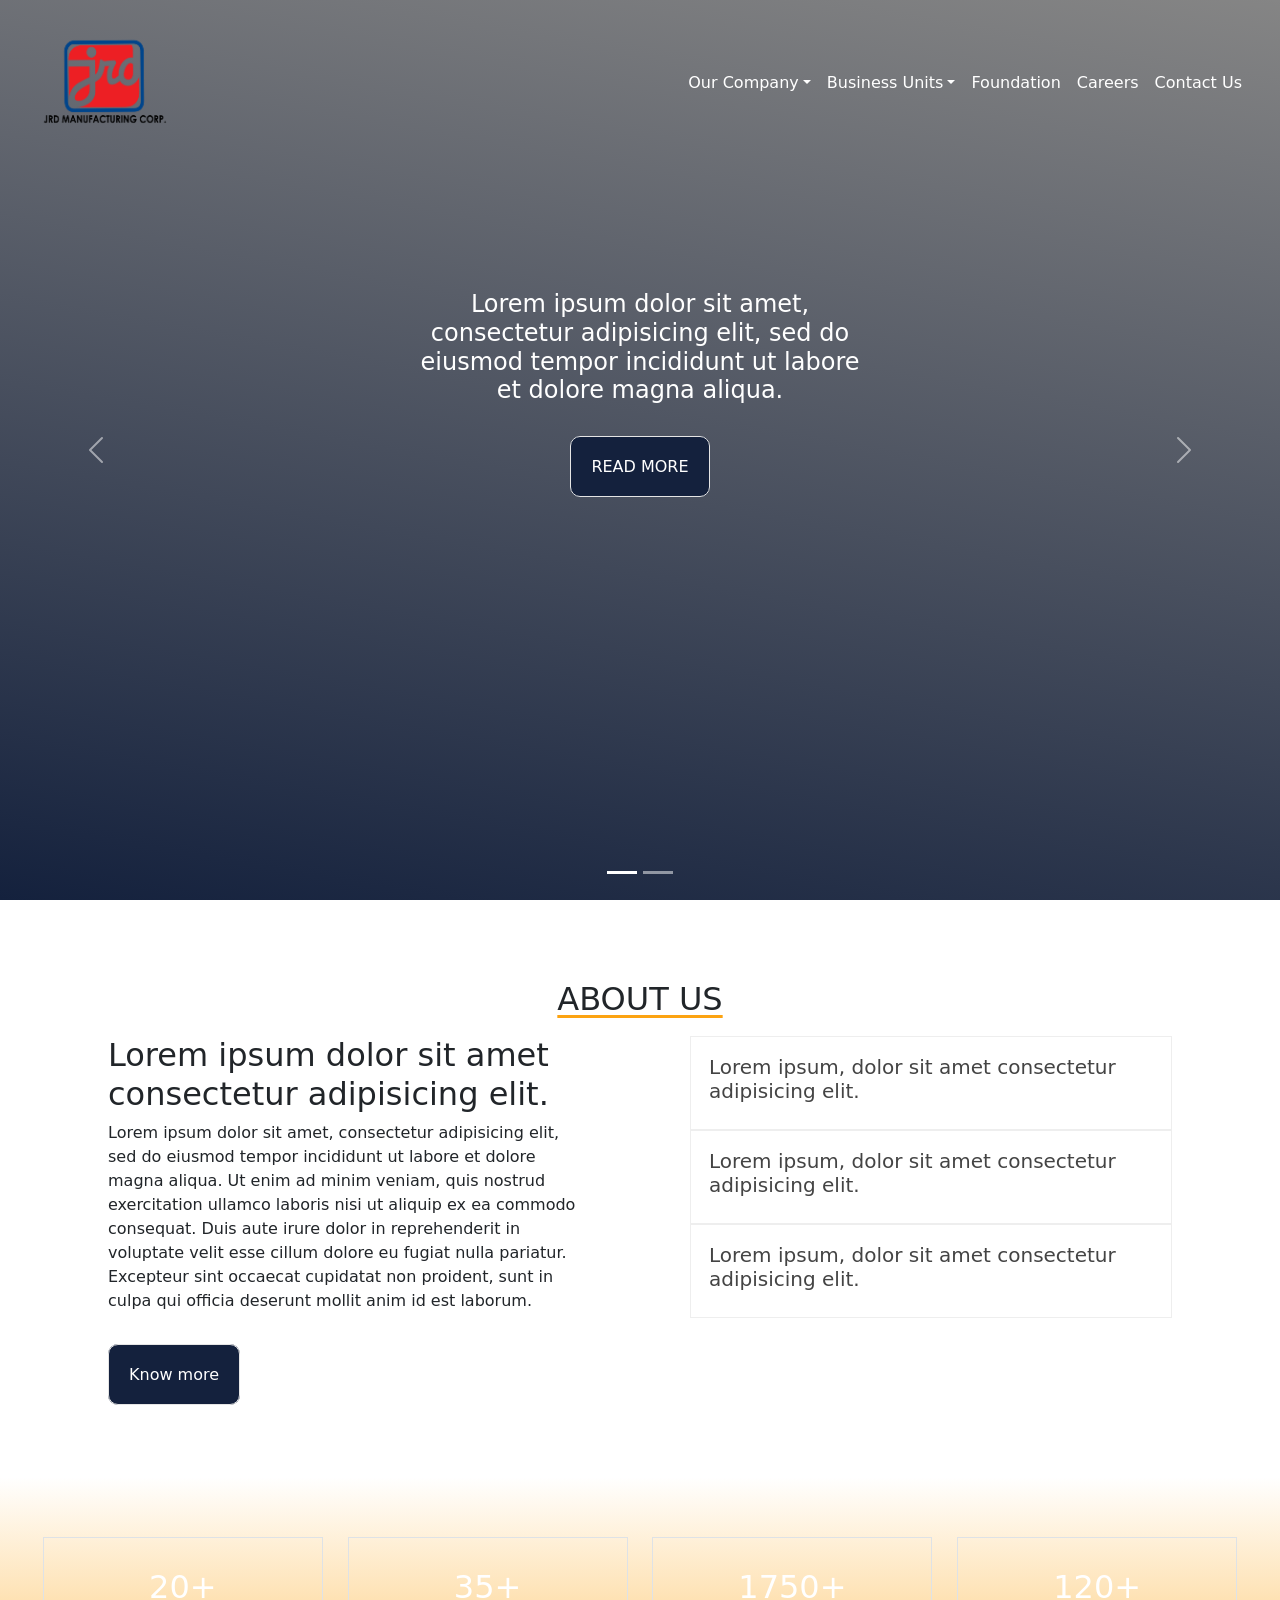
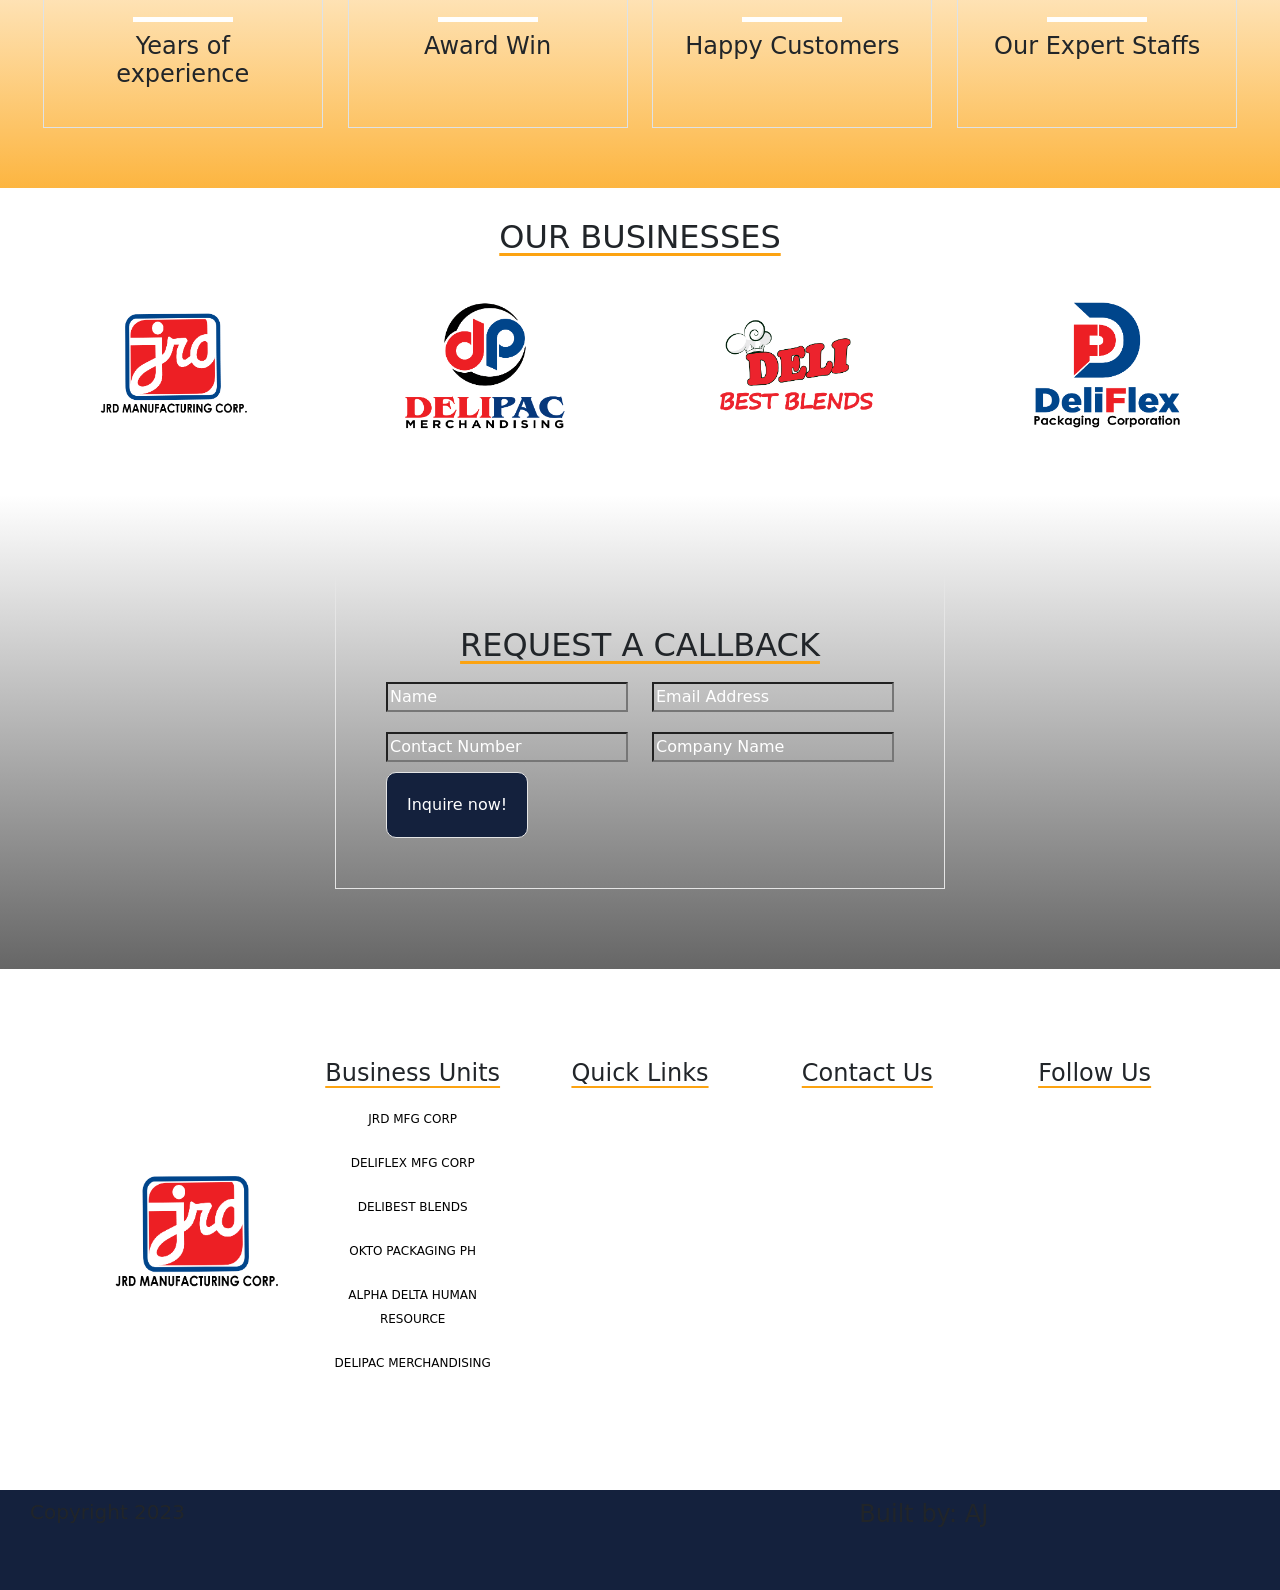
==== delibest/index.html @ a398ef1d "updated commit" ====
<!DOCTYPE html>
<html lang="en">
<head>
  <meta charset="UTF-8">
  <meta name="viewport" content="width=device-width, initial-scale=1.0">
  <title>Home</title>
  <!-- Latest compiled and minified CSS -->
  <link href="https://cdn.jsdelivr.net/npm/bootstrap@5.2.3/dist/css/bootstrap.min.css" rel="stylesheet">
  <!-- Own CSS -->
  <link href="./style.css" rel="stylesheet">
</head>
  <body>
    <nav class="navbar navbar-expand-sm">

      <div class="container-fluid">
        <!-- Menus -->
        <a href="#"><img id="branding" src="./assets/images/jrd logo.png" alt=""></a>
        <button class="navbar-toggler" type="button" data-bs-toggle="collapse" data-bs-target="#mynavbar">
          <span class="navbar-toggler-icon"></span>
        </button>      
        <div class="collapse navbar-collapse justify-content-end"  id="mynavbar">
          <ul class="navbar-nav">
            <li class="nav-item dropdown">
              <a class="nav-link dropdown-toggle" data-bs-toggle="dropdown" href="#">Our Company</a>
              <ul class="dropdown-menu">
                <li><a class="dropdown-item" href="#">Company Profile</a></li>
                <li><a class="dropdown-item" target="_blank" href="/test.pdf" download>Downloadable</a></li>
                <li><a class="dropdown-item" href="#">Our Team</a></li>
                <li><a class="dropdown-item" href="#" download="File2">Articles</a></li>
              </ul>
            </li>
            <li class="nav-item dropdown">
              <a class="nav-link dropdown-toggle" data-bs-toggle="dropdown" href="#">Business Units</a>
              <ul class="dropdown-menu">
                <li><a class="dropdown-item" href="#">JRD MFG CORP</a></li>
                <li><a class="dropdown-item" href="#">DELIFLEX MFG CORP</a></li>
                <li><a class="dropdown-item" href="#">DELIBEST BLENDS</a></li>
                <li><a class="dropdown-item" href="#">OKTO PACKAGING PH</a></li>
                <li><a class="dropdown-item" href="#">ALPHA DELTA HUMAN RESOURCE</a></li>
                <li><a class="dropdown-item" href="#">DELIPAC MERCHANDISING</a></li>
              </ul>
            </li>
            <li class="nav-item">
              <a class="nav-link" href="#">Foundation</a>
            </li>
            <li class="nav-item">
              <a class="nav-link" target="_blank" href="./careers.html">Careers</a>
            </li>
            <li class="nav-item">
              <a class="nav-link" href="#">Contact Us</a>
            </li>
          </ul>
        </div>
      </div>
    </nav>

    <section class="container-fluid" id="banner">
      <!-- Carousel -->
      <div id="demo" class="carousel" data-bs-ride="carousel">
          <!-- Indicators/dots -->
          <div class="carousel-indicators">
            <button type="button" data-bs-target="#demo" data-bs-slide-to="0" class="active"></button>
            <button type="button" data-bs-target="#demo" data-bs-slide-to="1"></button>
          </div> 

          <!-- The slideshow/carousel -->
          <div class="carousel-inner">
            <div class="carousel-item active" style="background-image: linear-gradient(190deg, #00000059, #14213d), url('./assets/images/Delipac4.jpg');">
                <div class="carousel-caption">
                  <h4 class="banner-title">Lorem ipsum dolor sit amet, consectetur adipisicing elit, sed do eiusmod
                  tempor incididunt ut labore et dolore magna aliqua.</h4>              
                  <a class="banner-button" href="#">Read more</a>
                </div>
              </div>
            <div class="carousel-item" style="background-image: linear-gradient(190deg, #00000059, #14213d), url('./assets/images/JRD.jpg');">
                <div class="carousel-caption">
                  <h4 class="banner-title">Lorem ipsum dolor sit amet, consectetur adipisicing elit, sed do eiusmod
                tempor incididunt ut labore et dolore magna aliqua.</h4>              
                <a class="banner-button" href="#">Read more</a>
                </div>
              </div>
          </div>      

        <!-- Left and right controls/icons -->
        <button class="carousel-control-prev" type="button" data-bs-target="#demo" data-bs-slide="prev">
          <span class="carousel-control-prev-icon"></span>
        </button>
        <button class="carousel-control-next" type="button" data-bs-target="#demo" data-bs-slide="next">
          <span class="carousel-control-next-icon"></span>
        </button>
      </div>  
    </section>

     <section class="container" id="about-us">
      <h2 class="section-title">About Us</h2>
      <div class="row">
        <div class="col-sm-6 pd-50">
          <h2>Lorem ipsum dolor sit amet consectetur adipisicing elit.</h2>
          <p class="description">Lorem ipsum dolor sit amet, consectetur adipisicing elit, sed do eiusmod
          tempor incididunt ut labore et dolore magna aliqua. Ut enim ad minim veniam,
          quis nostrud exercitation ullamco laboris nisi ut aliquip ex ea commodo
          consequat. Duis aute irure dolor in reprehenderit in voluptate velit esse
          cillum dolore eu fugiat nulla pariatur. Excepteur sint occaecat cupidatat non
          proident, sunt in culpa qui officia deserunt mollit anim id est laborum.</p>
          <a class="button" href="#">Know more</a>
        </div>
        <div class="col-sm-6 pd-50">
          <button class="accordion"><h5>Lorem ipsum, dolor sit amet consectetur adipisicing elit.</h5></button>
          <div class="panel">
            <p>Lorem ipsum dolor sit amet, consectetur adipisicing elit, sed do eiusmod tempor incididunt ut labore et dolore magna aliqua. Ut enim ad minim veniam, quis nostrud exercitation ullamco laboris nisi ut aliquip ex ea commodo consequat.</p>
            <span><i class="bi bi-chevron-down"></i></span>
          </div>
          
          <button class="accordion"><h5>Lorem ipsum, dolor sit amet consectetur adipisicing elit.</h5></button>
          <div class="panel">
            <h5>Lorem ipsum dolor sit amet, consectetur adipisicing elit, sed do eiusmod tempor incididunt ut labore et dolore magna aliqua. Ut enim ad minim veniam, quis nostrud exercitation ullamco laboris nisi ut aliquip ex ea commodo consequat.</p>
            <span><i class="bi bi-chevron-down"></i></span>
          </div>
          <button class="accordion"><h5>Lorem ipsum, dolor sit amet consectetur adipisicing elit.</h5></button>
          <div class="panel">
            <p>Lorem ipsum dolor sit amet, consectetur adipisicing elit, sed do eiusmod tempor incididunt ut labore et dolore magna aliqua. Ut enim ad minim veniam, quis nostrud exercitation ullamco laboris nisi ut aliquip ex ea commodo consequat.</p>
            <span><i class="bi bi-chevron-down"></i></span>
          </div>
        </div>
      </div>
    </section>

    <section class="container-fluid" id="counters" style="background: linear-gradient(180deg, #FFF3, #fca311cc), url('./assets/images/Delipac1.jpg'); background-size: cover; background-repeat: no-repeat;">
      <div class="row justify-content-evenly">
        <div class="col-sm-3 counter border">
          <h2>20+</h2>
          <div class="separator"></div>
          <h4>Years of experience</h4>
        </div>
        <div class="col-sm-3 counter border">
          <h2>35+</h2>
          <div class="separator"></div>
          <h4>Award Win</h4>
        </div>
        <div class="col-sm-3 counter border">
          <h2>1750+</h2>
          <div class="separator"></div>
          <h4>Happy Customers</h4>
        </div>
        <div class="col-sm-3 counter border">
          <h2>120+</h2>
          <div class="separator"></div>
          <h4>Our Expert Staffs</h4>
        </div>
      </div>  
    </section>

    <section class="container-fluid" id="our-services">
      <h2 class="section-title">Our Businesses</h2>
      <div class="row">
        <div class="col-sm-3 d-flex flex-wrap justify-content-center">
          <img src="./assets/images/jrd logo.png" alt="" width="180">
        </div>
        <div class="col-sm-3 d-flex flex-wrap justify-content-center">
          <img src="./assets/images/delipac logo.png" alt="" width="180">
        </div>
        <div class="col-sm-3 d-flex flex-wrap justify-content-center">
          <img src="./assets/images/delibest Logo.png" alt="" width="180">
        </div>
        <div class="col-sm-3 d-flex flex-wrap justify-content-center">
          <img src="./assets/images/deliflex logo.png" alt="" width="180">
        </div>
      </div>
    </section>  

    <section class="container-fluid" id="contact-us" style="background: linear-gradient(180deg,#FFF3,#00000099);">
      <div class="d-flex justify-content-center">
        <div class="col-sm-6">
            <form action="">
              <h2 class="section-title">Request a Callback</h2>
              <div class="row">
                <div class="col-sm-6">
                  <input type="text" name="Name" placeholder="Name">
                </div>
                <div class="col-sm-6">
                  <input type="email" name="Email" placeholder="Email Address">
                </div>                
              </div>
              <div class="row">
                <div class="col-sm-6">
                  <input type="phone" name="Phone" placeholder="Contact Number">
                </div>
                <div class="col-sm-6">
                  <input type="text" name="Company Name" placeholder="Company Name">
                </div>                
              </div>
              <button class="button" type="submit">Inquire now!</button>
            </form>
          </div>
      </div>
    </section>  

    <section class="container" id="sidebars">
        <div class="row flex-wrap justify-content-evenly">
          <div class="col-sm-2 sidebar d-flex flex-wrap align-content-center">
            <h4 class="sidebar-title"></h4>
            <img src="./assets/images/jrd logo.png" alt="" width="200">
          </div>
          <div class="col-sm-2 sidebar">
            <h4 class="sidebar-title">Business Units</h4>
            <ul class="sidebar-links">
              <li><a href="#">JRD MFG CORP</a></li>
              <li><a href="#">DELIFLEX MFG CORP</a></li>
              <li><a href="#">DELIBEST BLENDS</a></li>
              <li><a href="#">OKTO PACKAGING PH</a></li>
              <li><a href="#">ALPHA DELTA HUMAN RESOURCE</a></li>
              <li><a href="#">DELIPAC MERCHANDISING</a></li>
            </ul>
          </div>
          <div class="col-sm-2 sidebar">
            <h4 class="sidebar-title">Quick Links</h4>
          </div>
          <div class="col-sm-2 sidebar">
            <h4 class="sidebar-title">Contact Us</h4>
          </div>
          <div class="col-sm-2 sidebar">
            <h4 class="sidebar-title">Follow Us</h4>
          </div>
        </div>
    </section>
      <footer class="container-fluid">
        <div class="row">
          <div class="col-sm-8">
            <h5>Copyright 2023</h5>
          </div>
          <div class="col-sm-4">
            <h4>Built by: AJ</h4>
          </div>
        </div>
      </footer>
  </body>
  <!-- Latest compiled JavaScript -->
  <script src="https://cdn.jsdelivr.net/npm/bootstrap@5.2.3/dist/js/bootstrap.bundle.min.js"></script>
  <script src="./assets/js/main.js"></script>
</html>
---- delibest/style.css ----
/* Color Pallette 

Yellow - #fca311
Gray - #e5e5e5
White - #ffffff
Black - #000000
Blue - #14213d

*/

.container-fluid {
	padding: 0 30px;
} 

.container {
	padding: 50px 0;
}

nav {
	position: relative;
	top: 0;
	width: 100%;
	z-index: 2;
}

.navbar {
	position: absolute;
	background: transparent;
}

.navbar-nav li a {
	padding: 20px 0;
}

.nav-link {
	color: #FFF;
}

.nav-link:focus,
.nav-link:hover {
	color: #fca311;
	text-decoration: underline;
	text-decoration-color: #e5e5e5;
	text-underline-offset: 3px;
}

.dropdown-item {
	padding: 30px!important;
}

.dropdown-menu li {
	font-size: 14px!important;
}

#branding {
	width: 100%;
	max-width: 150px;
}

#banner {
	padding: 0;
	margin: 0;
	/*position: absolute;
	top: 0;*/
}

.carousel {
    position: relative;
    height: 100vh;
    /* top: -166px; */
    /* left: 0; */
}

.carousel-item {
	height: 100vh;
	background-size: cover; 
	background-repeat: no-repeat; 
	background-position: center;
}

.carousel-caption {
	top: 30%;
}

.banner-title {
	max-width: 450px;
	margin: 0 auto;
	margin-bottom: 50px;
}

.banner-button,
.button {
	background: #14213d;	
	border-radius: 10px;
	padding: 20px;
	border: 1px solid #e5e5e5;
	color: #FFFFFF;
}

.banner-button,
.button {
	border-radius: 10px;
	padding: 20px;
}

.button {
	text-decoration: none;
}

.banner-button:hover,
.button:hover {
	color: #fca311;
}

a.banner-button {
	text-decoration: none!important;
	text-transform: uppercase;
}

#about-us {
	position: relative;
}

.description {
	margin-bottom: 50px;
}

/* Sections */
.section-title {
	text-transform: uppercase;
	text-decoration: underline;
	text-align: center;
	text-underline-offset: 5px;
	text-decoration-color: #fca311;
}

.pd-50 {
	padding: 0 50px;
}
/* Careers Page */
.page-title {
	text-align: center;
	text-decoration: underline;
}
 
section {
	margin: 30px 0;
}

.row {
	padding: 10px 0;
}

.card-title {
	font-size: 24px;
}

.red {
	background: #f2596d;
}

/* Accordion */
.accordion {
	background-color: #FFFFFF;
	color: #444;
	cursor: pointer;
	padding: 18px;
	width: 100%;
	border: 1px solid #eee;
	text-align: left;
	outline: none;
	font-size: 15px;
	transition: 0.4s;
  }
  
  .active, .accordion:hover {
	background-color: #ccc; 
  }
  
  .panel {
	padding: 0 18px;
	display: none;
	background-color: white;
	overflow: hidden;
  }

  #counters {
	padding-top: 50px;
	padding-bottom: 50px;
	background: #fca311;
  }

  .counter {
	text-align: center;
	width: 280px;
	padding: 30px;
  }

  .counter h2 {
	color: #FFF;
  }

  .separator {
	width: 100px;
    background-color: #FFF;
    height: 5px;
    margin: 10px auto;
  }

  #our-services .carousel {
	  position: relative;
	  top: 0;
  }

  #contact-us {
	background: #14213d;
	padding-top: 80px;
	padding-bottom: 80px;
	margin-bottom: 0;
  }

  form {
	  border: 1px solid #e5e5e5;
	  padding: 50px;
  }

  input {
	  width: 100%;
	  background: transparent;
  }
  
  input::placeholder {
	  color: #FFF;
  }

  .sidebar {
	  width: 200px;
  }

  .sidebar-title {
	  text-decoration: underline;
	  text-underline-offset: 5px;
	  text-decoration-color: #fca311;
	  text-align: center;
  }

  .sidebar-links {
	  list-style: none;
	  padding: 0;
	  text-align: center;
  }

  .sidebar-links li {
	padding: 10px 0;	  
  }
  
  .sidebar-links li a {
	  color:#000;
	  text-decoration: none;
	  font-size: 12px;
  }

  .sidebar-links li a:hover {
	text-decoration: underline;
	text-decoration-color: #fca311;
  }

  
/* Footer */
footer {
	width: 100%;
	height: 100px;	
	position: relative;
	bottom: 0;
	background: #14213d;
}

.footer-title {
	text-align: center;
}
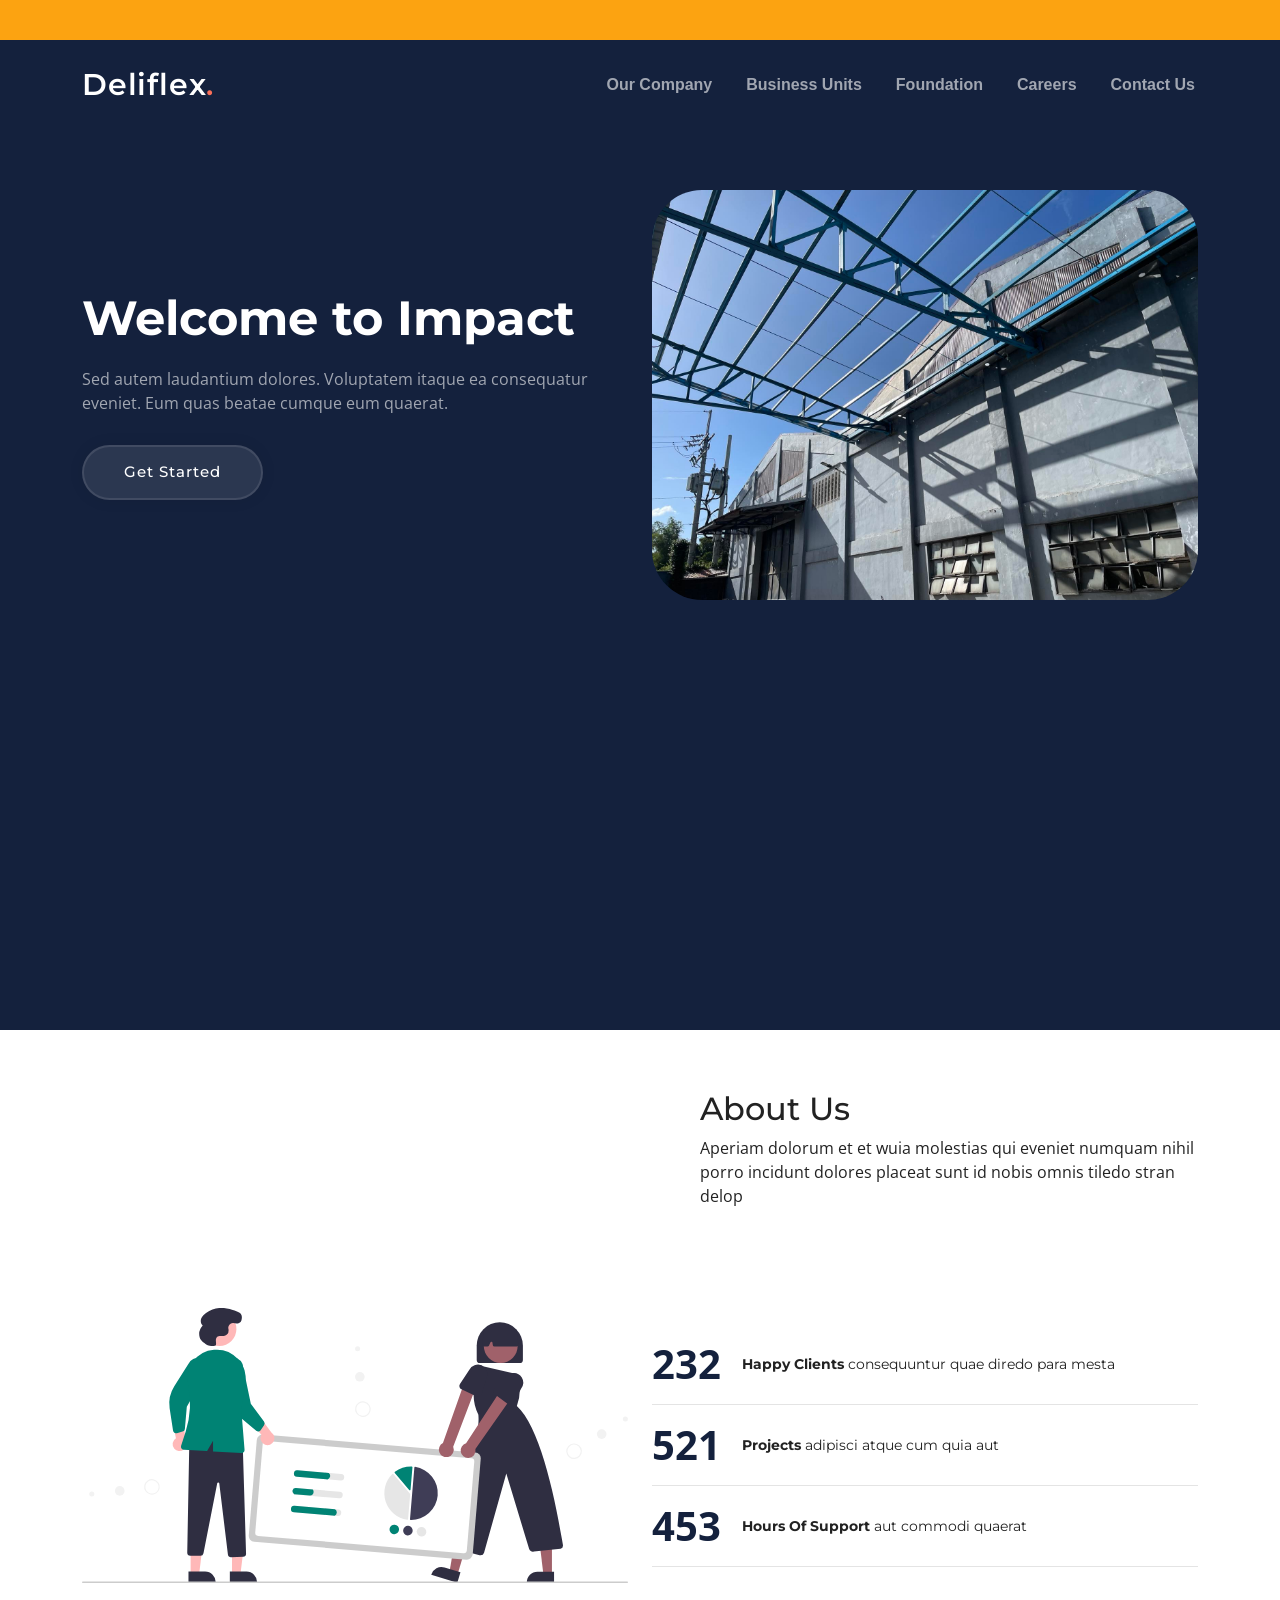
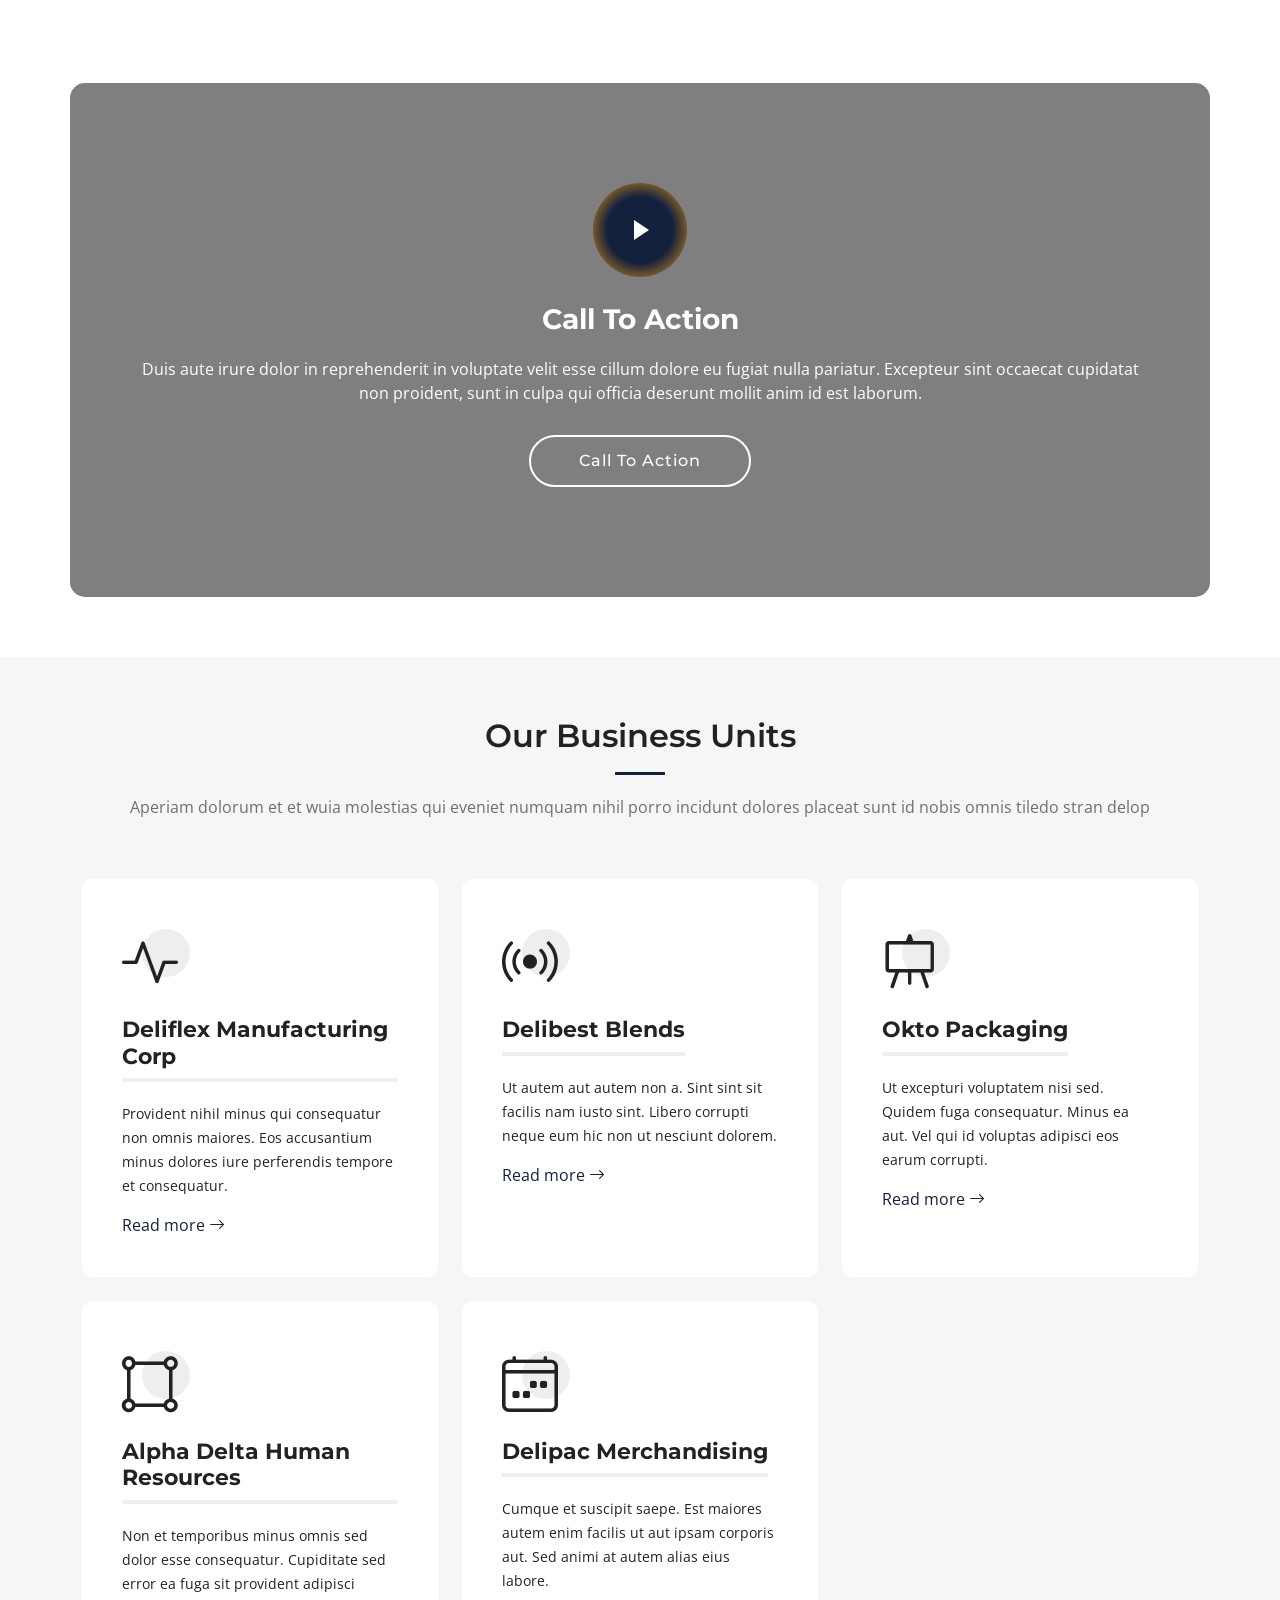
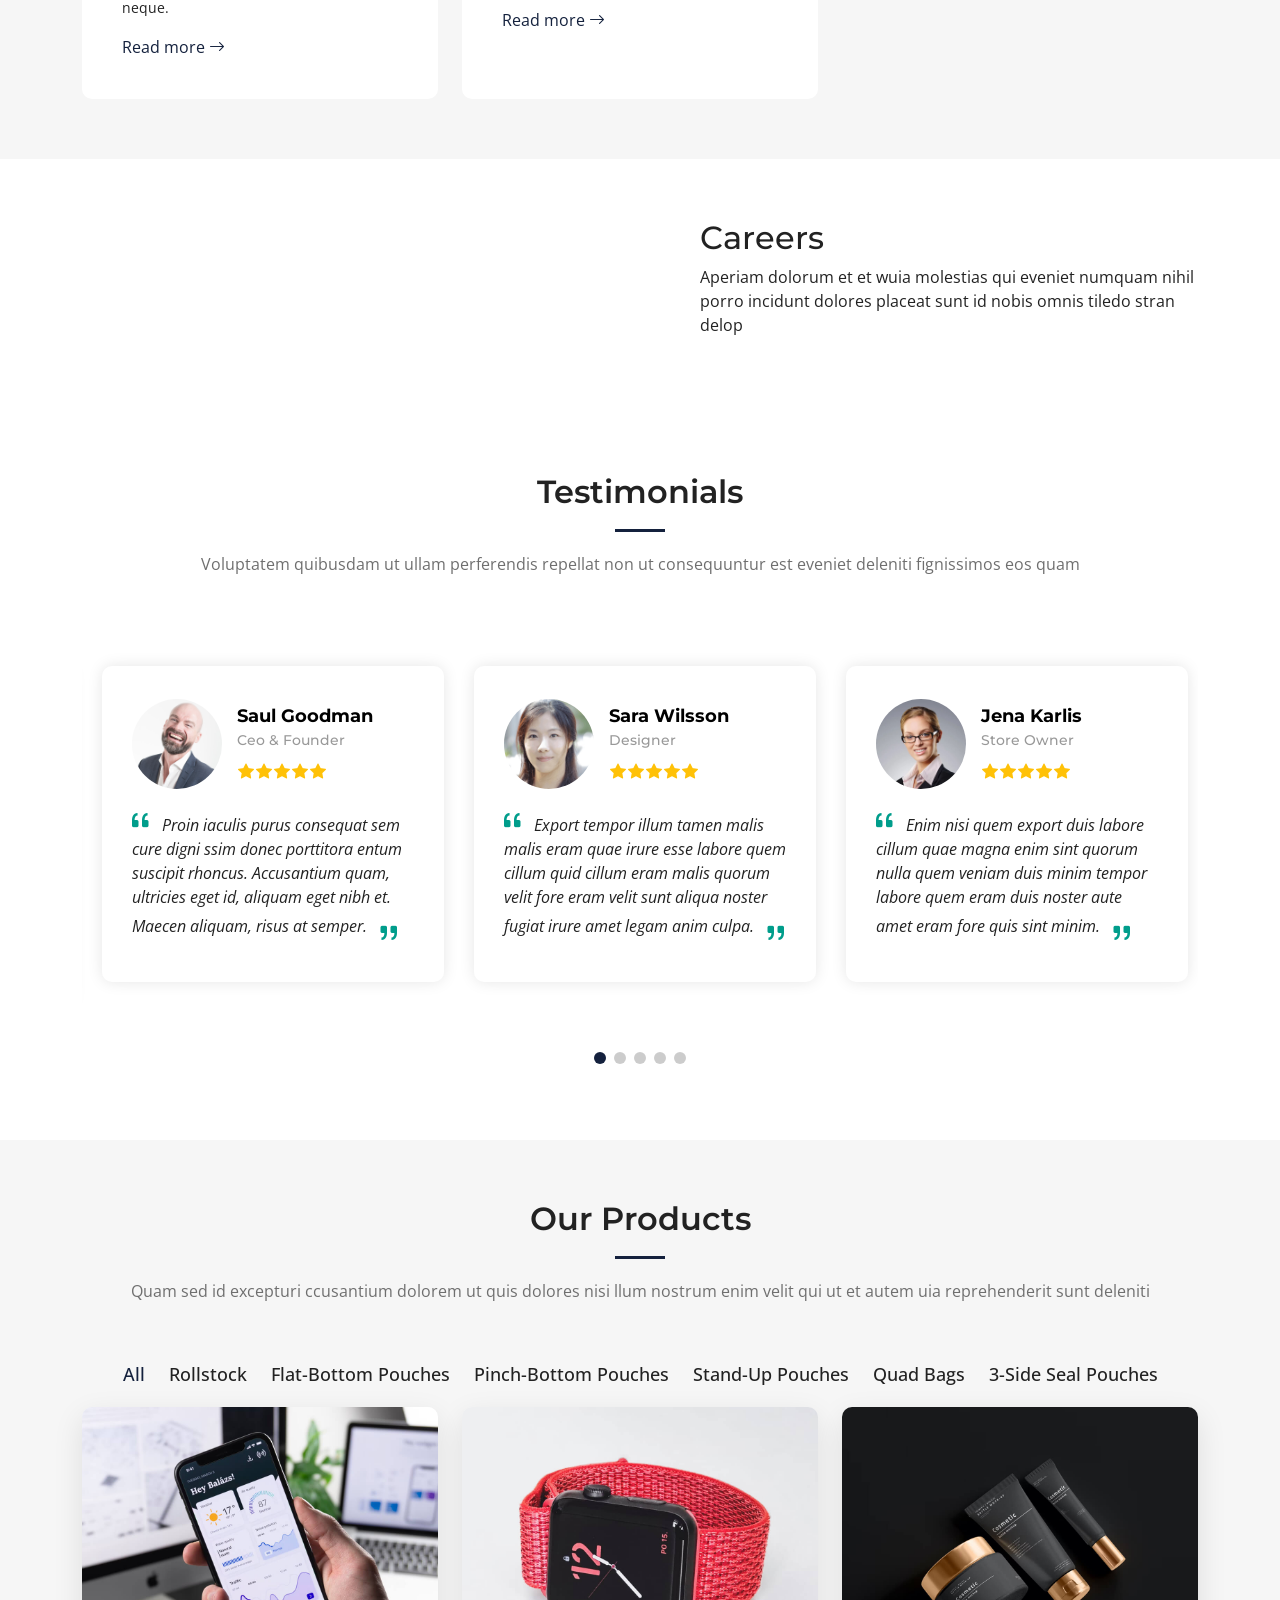
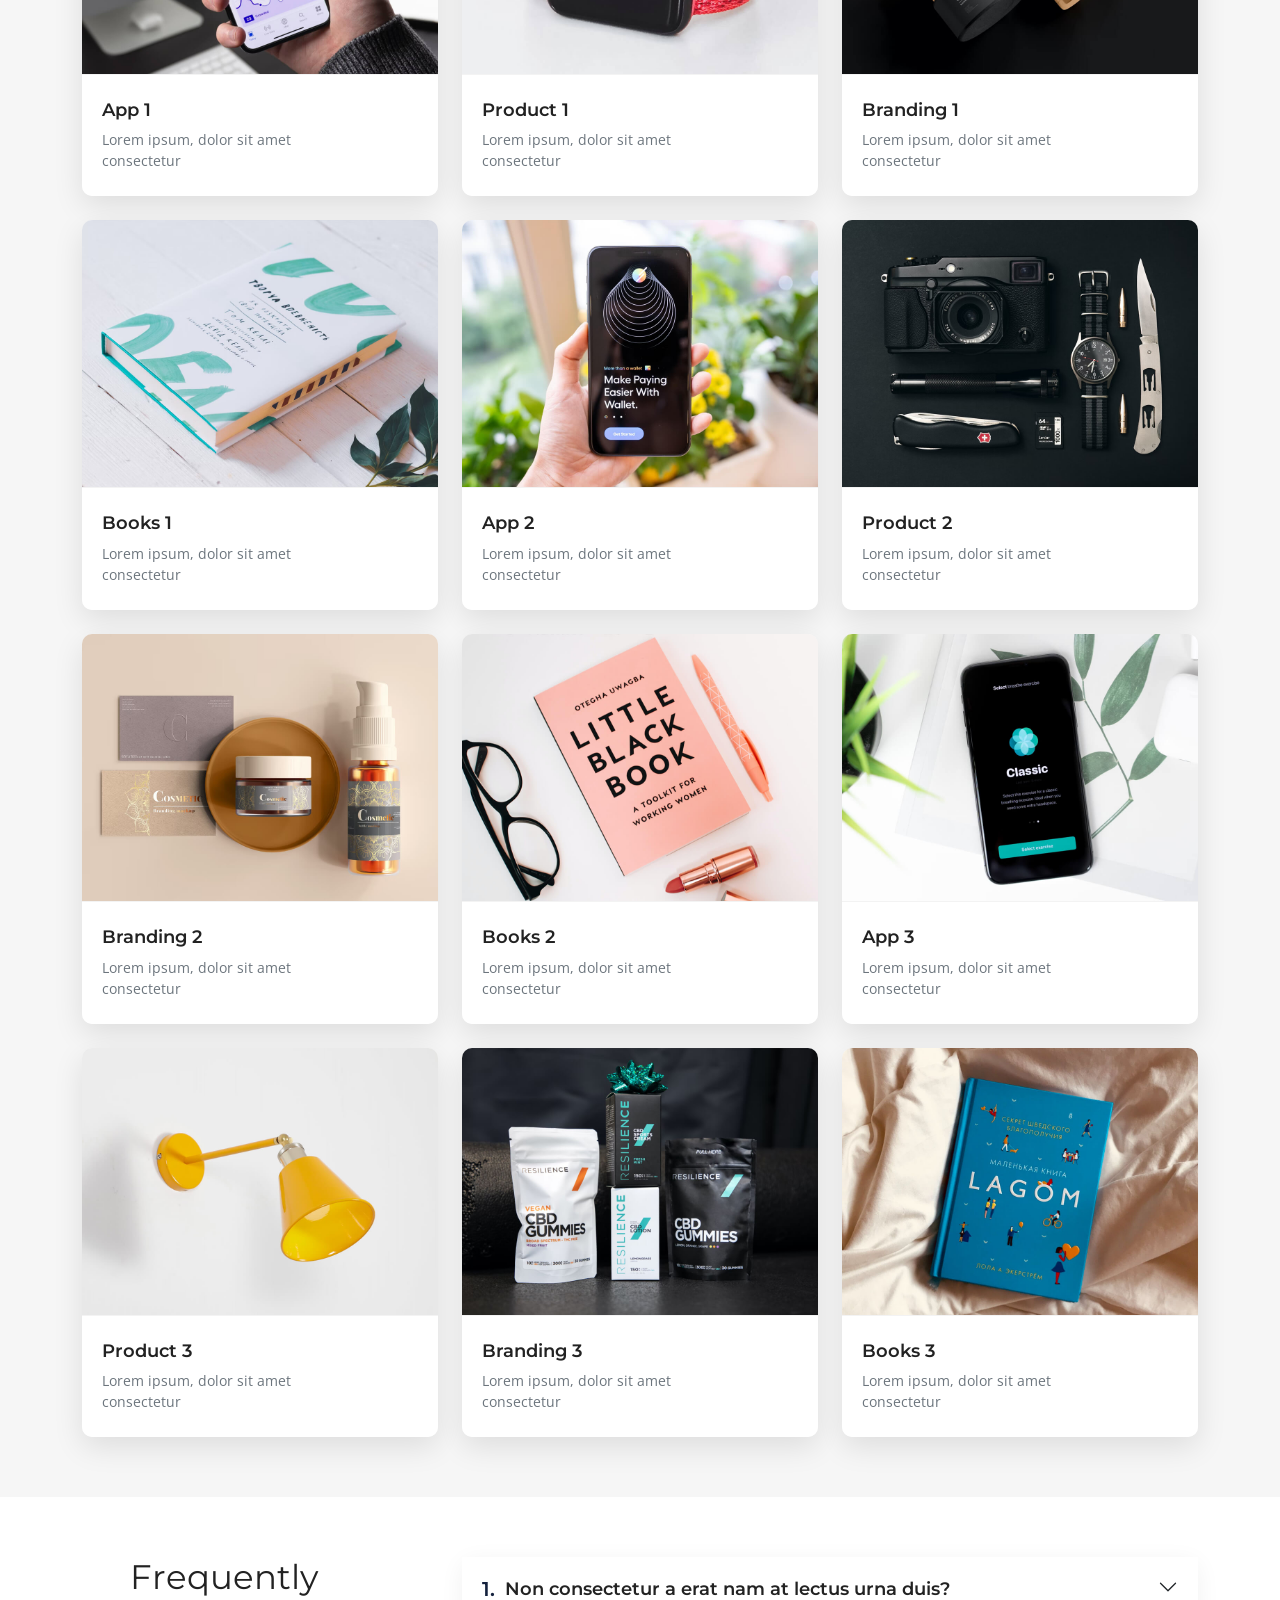
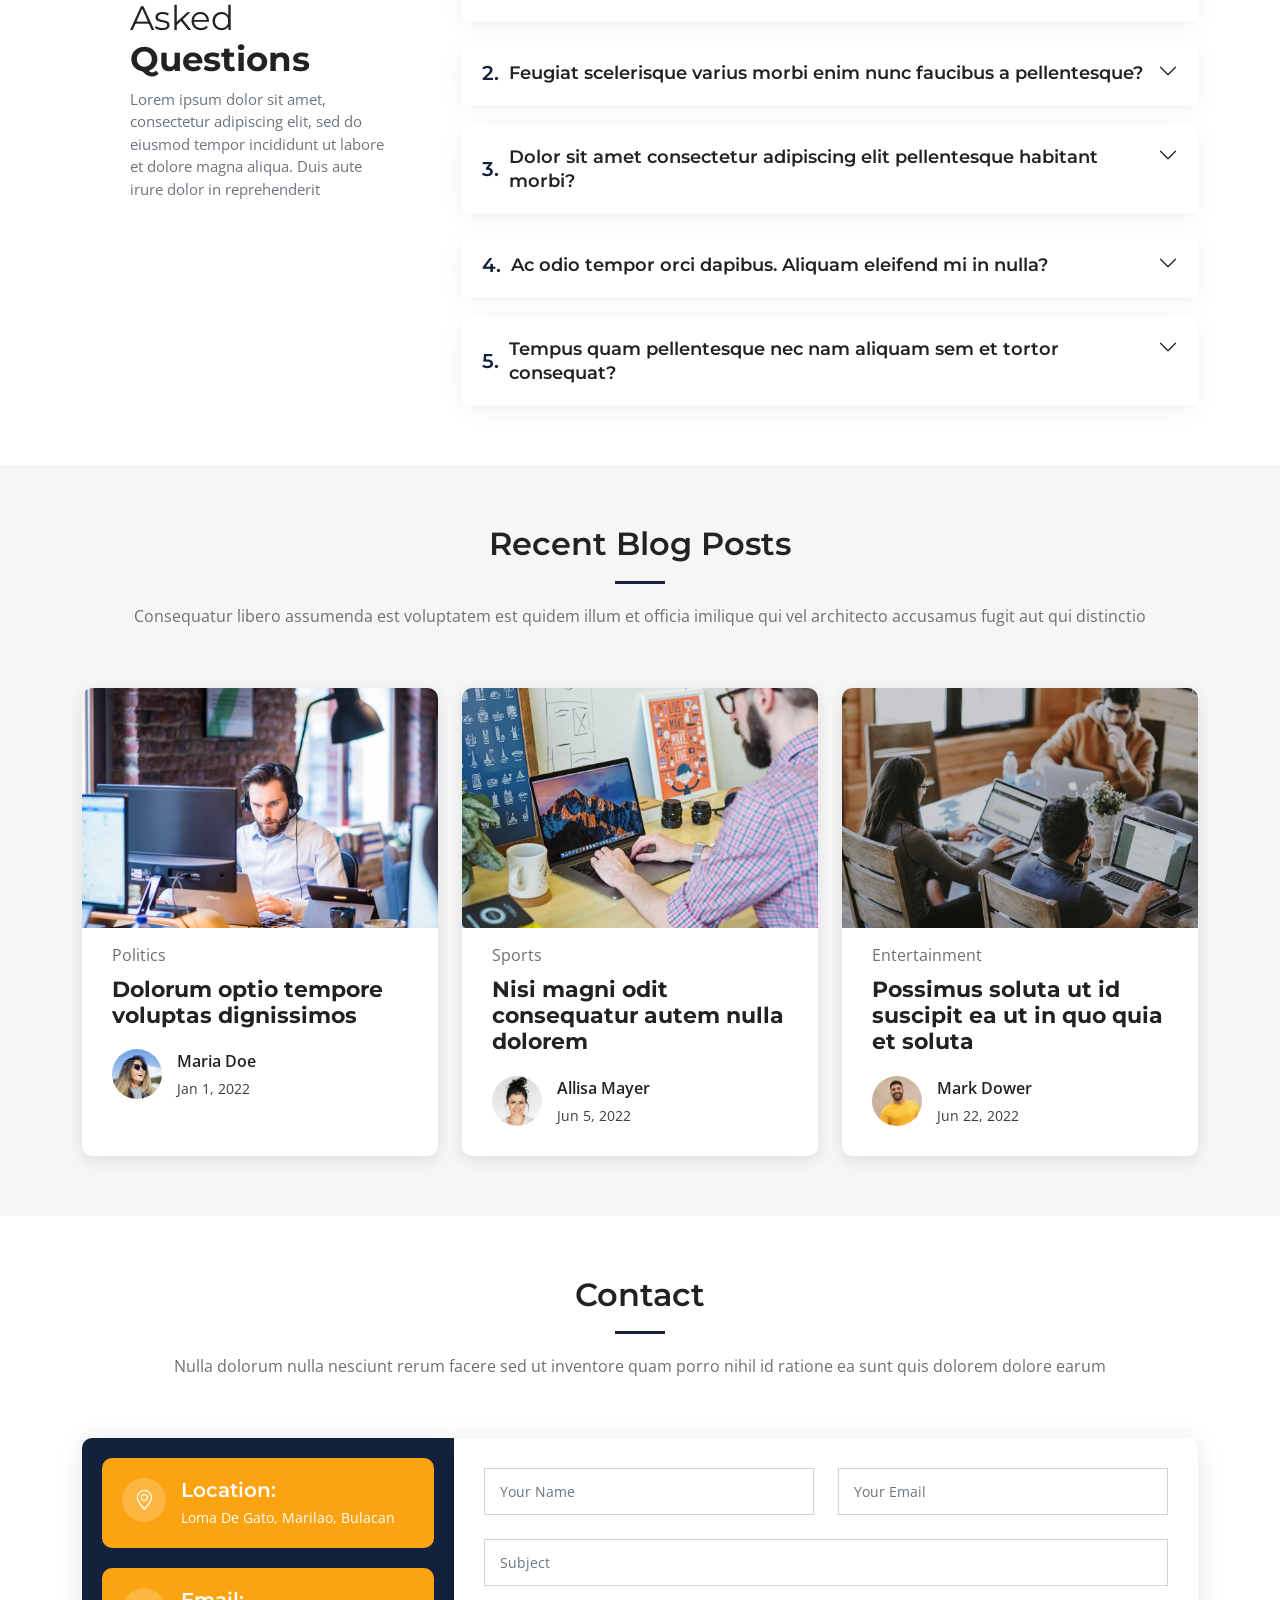
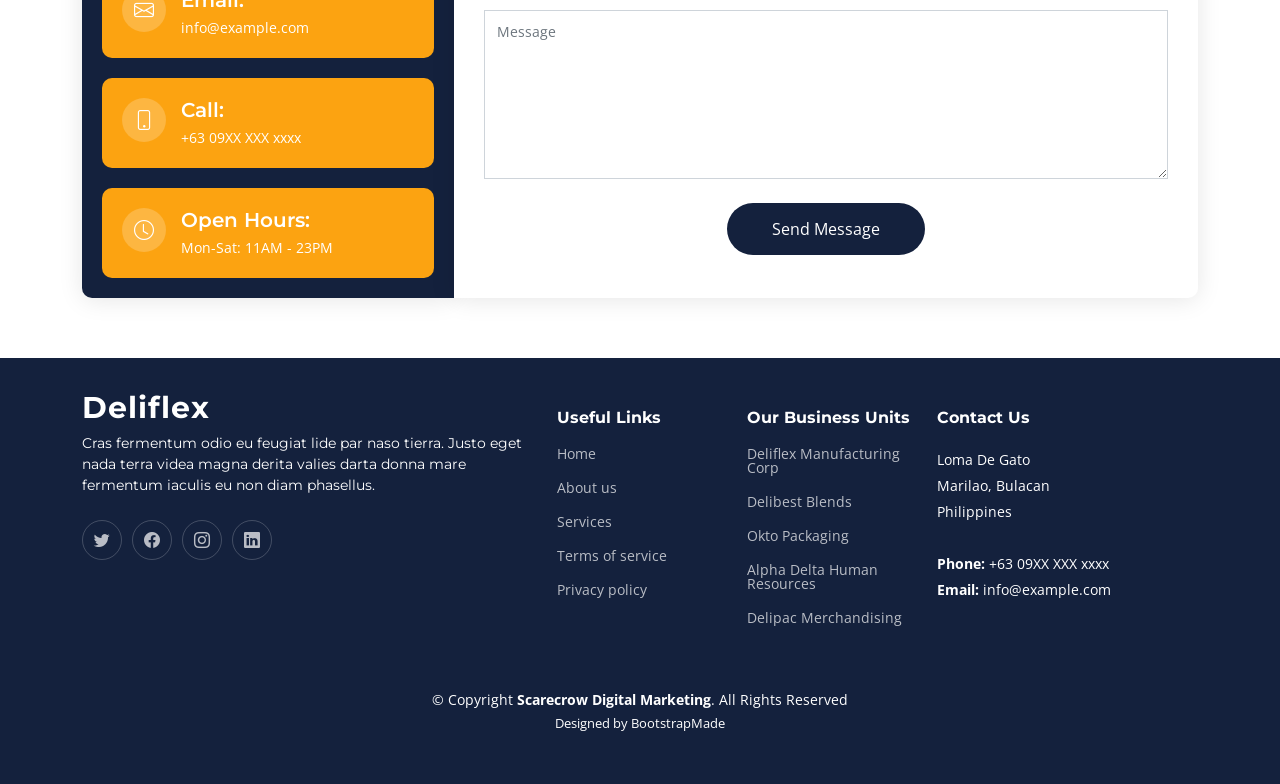
==== commit 29c50a00: "Updated commit 4/17/23" ====
--- a/delibest/index.html
+++ b/delibest/index.html
@@ -1,240 +1,1173 @@
 <!DOCTYPE html>
 <html lang="en">
+
 <head>
-  <meta charset="UTF-8">
-  <meta name="viewport" content="width=device-width, initial-scale=1.0">
-  <title>Home</title>
-  <!-- Latest compiled and minified CSS -->
-  <link href="https://cdn.jsdelivr.net/npm/bootstrap@5.2.3/dist/css/bootstrap.min.css" rel="stylesheet">
-  <!-- Own CSS -->
-  <link href="./style.css" rel="stylesheet">
+  <meta charset="utf-8">
+  <meta content="width=device-width, initial-scale=1.0" name="viewport">
+
+  <title>Impact Bootstrap Template - Index</title>
+  <meta content="" name="description">
+  <meta content="" name="keywords">
+
+  <!-- Favicons -->
+  <link href="assets/img/favicon.png" rel="icon">
+  <link href="assets/img/apple-touch-icon.png" rel="apple-touch-icon">
+
+  <!-- Google Fonts -->
+  <link rel="preconnect" href="https://fonts.googleapis.com">
+  <link rel="preconnect" href="https://fonts.gstatic.com" crossorigin>
+  <link href="https://fonts.googleapis.com/css2?family=Open+Sans:ital,wght@0,300;0,400;0,500;0,600;0,700;1,300;1,400;1,600;1,700&family=Montserrat:ital,wght@0,300;0,400;0,500;0,600;0,700;1,300;1,400;1,500;1,600;1,700&family=Raleway:ital,wght@0,300;0,400;0,500;0,600;0,700;1,300;1,400;1,500;1,600;1,700&display=swap" rel="stylesheet">
+
+  <!-- Vendor CSS Files -->
+  <link href="assets/vendor/bootstrap/css/bootstrap.min.css" rel="stylesheet">
+  <link href="assets/vendor/bootstrap-icons/bootstrap-icons.css" rel="stylesheet">
+  <link href="assets/vendor/aos/aos.css" rel="stylesheet">
+  <link href="assets/vendor/glightbox/css/glightbox.min.css" rel="stylesheet">
+  <link href="assets/vendor/swiper/swiper-bundle.min.css" rel="stylesheet">
+
+  <!-- Template Main CSS File -->
+  <link href="assets/css/main.css" rel="stylesheet">
+
+  <!-- =======================================================
+  * Template Name: Impact
+  * Updated: Mar 10 2023 with Bootstrap v5.2.3
+  * Template URL: https://bootstrapmade.com/impact-bootstrap-business-website-template/
+  * Author: BootstrapMade.com
+  * License: https://bootstrapmade.com/license/
+  ======================================================== -->
 </head>
-  <body>
-    <nav class="navbar navbar-expand-sm">
-
-      <div class="container-fluid">
-        <!-- Menus -->
-        <a href="#"><img id="branding" src="./assets/images/jrd logo.png" alt=""></a>
-        <button class="navbar-toggler" type="button" data-bs-toggle="collapse" data-bs-target="#mynavbar">
-          <span class="navbar-toggler-icon"></span>
-        </button>      
-        <div class="collapse navbar-collapse justify-content-end"  id="mynavbar">
-          <ul class="navbar-nav">
-            <li class="nav-item dropdown">
-              <a class="nav-link dropdown-toggle" data-bs-toggle="dropdown" href="#">Our Company</a>
-              <ul class="dropdown-menu">
-                <li><a class="dropdown-item" href="#">Company Profile</a></li>
-                <li><a class="dropdown-item" target="_blank" href="/test.pdf" download>Downloadable</a></li>
-                <li><a class="dropdown-item" href="#">Our Team</a></li>
-                <li><a class="dropdown-item" href="#" download="File2">Articles</a></li>
+
+<body>
+
+  <!-- ======= Header ======= -->
+  <section id="topbar" class="topbar d-flex align-items-center">
+    <div class="container d-flex justify-content-center">
+      <!-- <div class="social-links d-none d-md-flex align-items-center">
+        <a href="#" class="twitter"><i class="bi bi-twitter"></i></a>
+        <a href="#" class="facebook"><i class="bi bi-facebook"></i></a>
+        <a href="#" class="instagram"><i class="bi bi-instagram"></i></a>
+        <a href="#" class="linkedin"><i class="bi bi-linkedin"></i></i></a>
+      </div> -->
+    </div>
+  </section><!-- End Top Bar -->
+
+  <header id="header" class="header d-flex align-items-center">
+
+    <div class="container-fluid container-xl d-flex align-items-center justify-content-between">
+      <a href="index.html" class="logo d-flex align-items-center">
+        <!-- Uncomment the line below if you also wish to use an image logo -->
+        <!-- <img src="assets/img/logo.png" alt=""> -->
+        <h1>Deliflex<span>.</span></h1>
+      </a>
+      <nav id="navbar" class="navbar">
+        <ul>
+          <li><a href="#about">Our Company</a></li>
+          <li><a href="#business-units">Business Units</a></li>
+          <li><a href="#services">Foundation</a></li>
+          <li><a href="#careers">Careers</a></li>
+          <!-- <li><a href="#team">Team</a></li>
+          <li><a href="blog.html">Blog</a></li>
+          <li class="dropdown"><a href="#"><span>Drop Down</span> <i class="bi bi-chevron-down dropdown-indicator"></i></a> -->
+            <!-- <ul>
+              <li><a href="#">Drop Down 1</a></li>
+              <li class="dropdown"><a href="#"><span>Deep Drop Down</span> <i class="bi bi-chevron-down dropdown-indicator"></i></a>
+                <ul>
+                  <li><a href="#">Deep Drop Down 1</a></li>
+                  <li><a href="#">Deep Drop Down 2</a></li>
+                  <li><a href="#">Deep Drop Down 3</a></li>
+                  <li><a href="#">Deep Drop Down 4</a></li>
+                  <li><a href="#">Deep Drop Down 5</a></li>
+                </ul>
+              </li>
+              <li><a href="#">Drop Down 2</a></li>
+              <li><a href="#">Drop Down 3</a></li>
+              <li><a href="#">Drop Down 4</a></li>
+            </ul>
+          </li> -->
+          <li><a href="#contact">Contact Us</a></li>
+        </ul>
+      </nav><!-- .navbar -->
+
+      <i class="mobile-nav-toggle mobile-nav-show bi bi-list"></i>
+      <i class="mobile-nav-toggle mobile-nav-hide d-none bi bi-x"></i>
+
+    </div>
+  </header><!-- End Header -->
+  <!-- End Header -->
+
+  <!-- ======= Hero Section ======= -->
+  <section id="hero" class="hero">
+    <div class="container position-relative">
+      <div class="row gy-5" data-aos="fade-in">
+        <div class="col-lg-6 order-2 order-lg-1 d-flex flex-column justify-content-center text-center text-lg-start">
+          <h2>Welcome to <span>Impact</span></h2>
+          <p>Sed autem laudantium dolores. Voluptatem itaque ea consequatur eveniet. Eum quas beatae cumque eum quaerat.</p>
+          <div class="d-flex justify-content-center justify-content-lg-start">
+            <a href="#about" class="btn-get-started">Get Started</a>
+            <!-- <a href="https://www.youtube.com/watch?v=LXb3EKWsInQ" class="glightbox btn-watch-video d-flex align-items-center"><i class="bi bi-play-circle"></i><span>Watch Video</span></a> -->
+          </div>
+        </div>
+        <div class="col-lg-6 order-1 order-lg-2">
+          <img src="./assets/images/JRD.jpg" class="img-fluid" alt="" data-aos="zoom-out" data-aos-delay="100">
+        </div>
+      </div>
+    </div>
+
+    <!-- <div class="icon-boxes position-relative">
+      <div class="container position-relative">
+        <div class="row gy-4 mt-5">
+
+          <div class="col-xl-3 col-md-6" data-aos="fade-up" data-aos-delay="100">
+            <div class="icon-box">
+              <div class="icon"><i class="bi bi-easel"></i></div>
+              <h4 class="title"><a href="" class="stretched-link">Lorem Ipsum</a></h4>
+            </div>
+          </div>End Icon Box -->
+
+          <!--<div class="col-xl-3 col-md-6" data-aos="fade-up" data-aos-delay="200">
+            <div class="icon-box">
+              <div class="icon"><i class="bi bi-gem"></i></div>
+              <h4 class="title"><a href="" class="stretched-link">Sed ut perspiciatis</a></h4>
+            </div>
+          </div>End Icon Box -->
+
+          <!--<div class="col-xl-3 col-md-6" data-aos="fade-up" data-aos-delay="300">
+            <div class="icon-box">
+              <div class="icon"><i class="bi bi-geo-alt"></i></div>
+              <h4 class="title"><a href="" class="stretched-link">Magni Dolores</a></h4>
+            </div>
+          </div>End Icon Box -->
+
+          <!--<div class="col-xl-3 col-md-6" data-aos="fade-up" data-aos-delay="500">
+            <div class="icon-box">
+              <div class="icon"><i class="bi bi-command"></i></div>
+              <h4 class="title"><a href="" class="stretched-link">Nemo Enim</a></h4>
+            </div>
+          </div>End Icon Box -->
+
+        </div>
+      </div>
+    </div>
+
+    </div>
+  </section>
+  <!-- End Hero Section -->
+
+  <main id="main">
+
+    <!-- ======= About Us Section ======= -->
+    <section id="about" class="about">
+      <div class="container" data-aos="fade-up">
+
+        <!-- <div class="section-header">
+          <h2>About Us</h2>
+          <p>Aperiam dolorum et et wuia molestias qui eveniet numquam nihil porro incidunt dolores placeat sunt id nobis omnis tiledo stran delop</p>
+        </div> -->
+
+        <div class="row gy-4">
+          <div class="col-lg-6">
+            <!-- <h3>Voluptatem dignissimos provident quasi corporis</h3> -->
+            <img src="assets/images/DELIFLEX .jpg" class="img-fluid rounded-4 mb-4" alt="">
+            <!-- <p>Ut fugiat ut sunt quia veniam. Voluptate perferendis perspiciatis quod nisi et. Placeat debitis quia recusandae odit et consequatur voluptatem. Dignissimos pariatur consectetur fugiat voluptas ea.</p>
+            <p>Temporibus nihil enim deserunt sed ea. Provident sit expedita aut cupiditate nihil vitae quo officia vel. Blanditiis eligendi possimus et in cum. Quidem eos ut sint rem veniam qui. Ut ut repellendus nobis tempore doloribus debitis explicabo similique sit. Accusantium sed ut omnis beatae neque deleniti repellendus.</p> -->
+          </div>
+          <div class="col-lg-6">
+            <div class="content ps-0 ps-lg-5">
+
+              <h2>About Us</h2>
+              <p>Aperiam dolorum et et wuia molestias qui eveniet numquam nihil porro incidunt dolores placeat sunt id nobis omnis tiledo stran delop</p>
+              <!-- <p class="fst-italic">
+                Lorem ipsum dolor sit amet, consectetur adipiscing elit, sed do eiusmod tempor incididunt ut labore et dolore
+                magna aliqua.
+              </p>
+              <ul>
+                <li><i class="bi bi-check-circle-fill"></i> Ullamco laboris nisi ut aliquip ex ea commodo consequat.</li>
+                <li><i class="bi bi-check-circle-fill"></i> Duis aute irure dolor in reprehenderit in voluptate velit.</li>
+                <li><i class="bi bi-check-circle-fill"></i> Ullamco laboris nisi ut aliquip ex ea commodo consequat. Duis aute irure dolor in reprehenderit in voluptate trideta storacalaperda mastiro dolore eu fugiat nulla pariatur.</li>
               </ul>
-            </li>
-            <li class="nav-item dropdown">
-              <a class="nav-link dropdown-toggle" data-bs-toggle="dropdown" href="#">Business Units</a>
-              <ul class="dropdown-menu">
-                <li><a class="dropdown-item" href="#">JRD MFG CORP</a></li>
-                <li><a class="dropdown-item" href="#">DELIFLEX MFG CORP</a></li>
-                <li><a class="dropdown-item" href="#">DELIBEST BLENDS</a></li>
-                <li><a class="dropdown-item" href="#">OKTO PACKAGING PH</a></li>
-                <li><a class="dropdown-item" href="#">ALPHA DELTA HUMAN RESOURCE</a></li>
-                <li><a class="dropdown-item" href="#">DELIPAC MERCHANDISING</a></li>
+              <p>
+                Ullamco laboris nisi ut aliquip ex ea commodo consequat. Duis aute irure dolor in reprehenderit in voluptate
+                velit esse cillum dolore eu fugiat nulla pariatur. Excepteur sint occaecat cupidatat non proident
+              </p>
+
+              <div class="position-relative mt-4">
+                <img src="assets/img/about-2.jpg" class="img-fluid rounded-4" alt="">
+                <a href="https://www.youtube.com/watch?v=LXb3EKWsInQ" class="glightbox play-btn"></a>
+              </div> -->
+            </div>
+          </div>
+        </div>
+
+      </div>
+    </section><!-- End About Us Section -->
+
+    <!-- ======= Clients Section ======= -->
+    <!--<section id="clients" class="clients">
+      <div class="container" data-aos="zoom-out">
+
+        <div class="clients-slider swiper">
+          <div class="swiper-wrapper align-items-center">
+            <div class="swiper-slide"><img src="assets/img/clients/client-1.png" class="img-fluid" alt=""></div>
+            <div class="swiper-slide"><img src="assets/img/clients/client-2.png" class="img-fluid" alt=""></div>
+            <div class="swiper-slide"><img src="assets/img/clients/client-3.png" class="img-fluid" alt=""></div>
+            <div class="swiper-slide"><img src="assets/img/clients/client-4.png" class="img-fluid" alt=""></div>
+            <div class="swiper-slide"><img src="assets/img/clients/client-5.png" class="img-fluid" alt=""></div>
+            <div class="swiper-slide"><img src="assets/img/clients/client-6.png" class="img-fluid" alt=""></div>
+            <div class="swiper-slide"><img src="assets/img/clients/client-7.png" class="img-fluid" alt=""></div>
+            <div class="swiper-slide"><img src="assets/img/clients/client-8.png" class="img-fluid" alt=""></div>
+          </div>
+        </div>
+
+      </div>
+    </section> End Clients Section -->
+
+    <!-- ======= Stats Counter Section ======= -->
+    <section id="stats-counter" class="stats-counter">
+      <div class="container" data-aos="fade-up">
+
+        <div class="row gy-4 align-items-center">
+
+          <div class="col-lg-6">
+            <img src="assets/img/stats-img.svg" alt="" class="img-fluid">
+          </div>
+
+          <div class="col-lg-6">
+
+            <div class="stats-item d-flex align-items-center">
+              <span data-purecounter-start="0" data-purecounter-end="232" data-purecounter-duration="1" class="purecounter"></span>
+              <p><strong>Happy Clients</strong> consequuntur quae diredo para mesta</p>
+            </div><!-- End Stats Item -->
+
+            <div class="stats-item d-flex align-items-center">
+              <span data-purecounter-start="0" data-purecounter-end="521" data-purecounter-duration="1" class="purecounter"></span>
+              <p><strong>Projects</strong> adipisci atque cum quia aut</p>
+            </div><!-- End Stats Item -->
+
+            <div class="stats-item d-flex align-items-center">
+              <span data-purecounter-start="0" data-purecounter-end="453" data-purecounter-duration="1" class="purecounter"></span>
+              <p><strong>Hours Of Support</strong> aut commodi quaerat</p>
+            </div><!-- End Stats Item -->
+
+          </div>
+
+        </div>
+
+      </div>
+    </section><!-- End Stats Counter Section -->
+
+    <!-- ======= Call To Action Section ======= -->
+    <section id="call-to-action" class="call-to-action">
+      <div class="container text-center" data-aos="zoom-out">
+        <a href="#" class="glightbox play-btn"></a>
+        <h3>Call To Action</h3>
+        <p> Duis aute irure dolor in reprehenderit in voluptate velit esse cillum dolore eu fugiat nulla pariatur. Excepteur sint occaecat cupidatat non proident, sunt in culpa qui officia deserunt mollit anim id est laborum.</p>
+        <a class="cta-btn" href="#">Call To Action</a>
+      </div>
+    </section><!-- End Call To Action Section -->
+
+    <!-- ======= Our Services Section ======= -->
+    <section id="business-units" class="services sections-bg">
+      <div class="container" data-aos="fade-up">
+
+        <div class="section-header">
+          <h2>Our Business Units</h2>
+          <p>Aperiam dolorum et et wuia molestias qui eveniet numquam nihil porro incidunt dolores placeat sunt id nobis omnis tiledo stran delop</p>
+        </div>
+
+        <div class="row gy-4" data-aos="fade-up" data-aos-delay="100">
+
+          <div class="col-lg-4 col-md-6">
+            <div class="service-item  position-relative">
+              <div class="icon">
+                <i class="bi bi-activity"></i>
+              </div>
+              <h3>Deliflex Manufacturing Corp</h3>
+              <p>Provident nihil minus qui consequatur non omnis maiores. Eos accusantium minus dolores iure perferendis tempore et consequatur.</p>
+              <a href="#" class="readmore stretched-link">Read more <i class="bi bi-arrow-right"></i></a>
+            </div>
+          </div><!-- End Service Item -->
+
+          <div class="col-lg-4 col-md-6">
+            <div class="service-item position-relative">
+              <div class="icon">
+                <i class="bi bi-broadcast"></i>
+              </div>
+              <h3>Delibest Blends</h3>
+              <p>Ut autem aut autem non a. Sint sint sit facilis nam iusto sint. Libero corrupti neque eum hic non ut nesciunt dolorem.</p>
+              <a href="#" class="readmore stretched-link">Read more <i class="bi bi-arrow-right"></i></a>
+            </div>
+          </div><!-- End Service Item -->
+
+          <div class="col-lg-4 col-md-6">
+            <div class="service-item position-relative">
+              <div class="icon">
+                <i class="bi bi-easel"></i>
+              </div>
+              <h3>Okto Packaging</h3>
+              <p>Ut excepturi voluptatem nisi sed. Quidem fuga consequatur. Minus ea aut. Vel qui id voluptas adipisci eos earum corrupti.</p>
+              <a href="#" class="readmore stretched-link">Read more <i class="bi bi-arrow-right"></i></a>
+            </div>
+          </div><!-- End Service Item -->
+
+          <div class="col-lg-4 col-md-6">
+            <div class="service-item position-relative">
+              <div class="icon">
+                <i class="bi bi-bounding-box-circles"></i>
+              </div>
+              <h3>Alpha Delta Human Resources</h3>
+              <p>Non et temporibus minus omnis sed dolor esse consequatur. Cupiditate sed error ea fuga sit provident adipisci neque.</p>
+              <a href="#" class="readmore stretched-link">Read more <i class="bi bi-arrow-right"></i></a>
+            </div>
+          </div><!-- End Service Item -->
+
+          <div class="col-lg-4 col-md-6">
+            <div class="service-item position-relative">
+              <div class="icon">
+                <i class="bi bi-calendar4-week"></i>
+              </div>
+              <h3>Delipac Merchandising</h3>
+              <p>Cumque et suscipit saepe. Est maiores autem enim facilis ut aut ipsam corporis aut. Sed animi at autem alias eius labore.</p>
+              <a href="#" class="readmore stretched-link">Read more <i class="bi bi-arrow-right"></i></a>
+            </div>
+          </div><!-- End Service Item -->
+
+          <!--<div class="col-lg-4 col-md-6">
+            <div class="service-item position-relative">
+              <div class="icon">
+                <i class="bi bi-chat-square-text"></i>
+              </div>
+              <h3>Dolori Architecto</h3>
+              <p>Hic molestias ea quibusdam eos. Fugiat enim doloremque aut neque non et debitis iure. Corrupti recusandae ducimus enim.</p>
+              <a href="#" class="readmore stretched-link">Read more <i class="bi bi-arrow-right"></i></a>
+            </div>
+          </div> End Service Item -->
+
+        </div>
+
+      </div>
+    </section><!-- End Our Services Section -->
+    
+    <!-- ======= Careers Section ======= -->
+    <section id="careers">
+      <div class="container" data-aos="fade-up">
+        <div class="row gy-4">
+          <div class="col-lg-6">
+            <!-- <h3>Voluptatem dignissimos provident quasi corporis</h3> -->
+            <img src="assets/images/DBB.jpg" class="img-fluid rounded-4 mb-4" alt="">
+            <!-- <p>Ut fugiat ut sunt quia veniam. Voluptate perferendis perspiciatis quod nisi et. Placeat debitis quia recusandae odit et consequatur voluptatem. Dignissimos pariatur consectetur fugiat voluptas ea.</p>
+            <p>Temporibus nihil enim deserunt sed ea. Provident sit expedita aut cupiditate nihil vitae quo officia vel. Blanditiis eligendi possimus et in cum. Quidem eos ut sint rem veniam qui. Ut ut repellendus nobis tempore doloribus debitis explicabo similique sit. Accusantium sed ut omnis beatae neque deleniti repellendus.</p> -->
+          </div>
+          <div class="col-lg-6">
+            <div class="content ps-0 ps-lg-5">
+
+              <h2>Careers</h2>
+              <p>Aperiam dolorum et et wuia molestias qui eveniet numquam nihil porro incidunt dolores placeat sunt id nobis omnis tiledo stran delop</p>
+              <!-- <p class="fst-italic">
+                Lorem ipsum dolor sit amet, consectetur adipiscing elit, sed do eiusmod tempor incididunt ut labore et dolore
+                magna aliqua.
+              </p>
+              <ul>
+                <li><i class="bi bi-check-circle-fill"></i> Ullamco laboris nisi ut aliquip ex ea commodo consequat.</li>
+                <li><i class="bi bi-check-circle-fill"></i> Duis aute irure dolor in reprehenderit in voluptate velit.</li>
+                <li><i class="bi bi-check-circle-fill"></i> Ullamco laboris nisi ut aliquip ex ea commodo consequat. Duis aute irure dolor in reprehenderit in voluptate trideta storacalaperda mastiro dolore eu fugiat nulla pariatur.</li>
               </ul>
-            </li>
-            <li class="nav-item">
-              <a class="nav-link" href="#">Foundation</a>
-            </li>
-            <li class="nav-item">
-              <a class="nav-link" target="_blank" href="./careers.html">Careers</a>
-            </li>
-            <li class="nav-item">
-              <a class="nav-link" href="#">Contact Us</a>
-            </li>
+              <p>
+                Ullamco laboris nisi ut aliquip ex ea commodo consequat. Duis aute irure dolor in reprehenderit in voluptate
+                velit esse cillum dolore eu fugiat nulla pariatur. Excepteur sint occaecat cupidatat non proident
+              </p>
+
+              <div class="position-relative mt-4">
+                <img src="assets/img/about-2.jpg" class="img-fluid rounded-4" alt="">
+                <a href="https://www.youtube.com/watch?v=LXb3EKWsInQ" class="glightbox play-btn"></a>
+              </div> -->
+            </div>
+          </div>
+        </div>
+      </div>
+    </section>
+    <!-- ======= Testimonials Section ======= -->
+    <section id="testimonials" class="testimonials">
+      <div class="container" data-aos="fade-up">
+
+        <div class="section-header">
+          <h2>Testimonials</h2>
+          <p>Voluptatem quibusdam ut ullam perferendis repellat non ut consequuntur est eveniet deleniti fignissimos eos quam</p>
+        </div>
+
+        <div class="slides-3 swiper" data-aos="fade-up" data-aos-delay="100">
+          <div class="swiper-wrapper">
+
+            <div class="swiper-slide">
+              <div class="testimonial-wrap">
+                <div class="testimonial-item">
+                  <div class="d-flex align-items-center">
+                    <img src="assets/img/testimonials/testimonials-1.jpg" class="testimonial-img flex-shrink-0" alt="">
+                    <div>
+                      <h3>Saul Goodman</h3>
+                      <h4>Ceo &amp; Founder</h4>
+                      <div class="stars">
+                        <i class="bi bi-star-fill"></i><i class="bi bi-star-fill"></i><i class="bi bi-star-fill"></i><i class="bi bi-star-fill"></i><i class="bi bi-star-fill"></i>
+                      </div>
+                    </div>
+                  </div>
+                  <p>
+                    <i class="bi bi-quote quote-icon-left"></i>
+                    Proin iaculis purus consequat sem cure digni ssim donec porttitora entum suscipit rhoncus. Accusantium quam, ultricies eget id, aliquam eget nibh et. Maecen aliquam, risus at semper.
+                    <i class="bi bi-quote quote-icon-right"></i>
+                  </p>
+                </div>
+              </div>
+            </div><!-- End testimonial item -->
+
+            <div class="swiper-slide">
+              <div class="testimonial-wrap">
+                <div class="testimonial-item">
+                  <div class="d-flex align-items-center">
+                    <img src="assets/img/testimonials/testimonials-2.jpg" class="testimonial-img flex-shrink-0" alt="">
+                    <div>
+                      <h3>Sara Wilsson</h3>
+                      <h4>Designer</h4>
+                      <div class="stars">
+                        <i class="bi bi-star-fill"></i><i class="bi bi-star-fill"></i><i class="bi bi-star-fill"></i><i class="bi bi-star-fill"></i><i class="bi bi-star-fill"></i>
+                      </div>
+                    </div>
+                  </div>
+                  <p>
+                    <i class="bi bi-quote quote-icon-left"></i>
+                    Export tempor illum tamen malis malis eram quae irure esse labore quem cillum quid cillum eram malis quorum velit fore eram velit sunt aliqua noster fugiat irure amet legam anim culpa.
+                    <i class="bi bi-quote quote-icon-right"></i>
+                  </p>
+                </div>
+              </div>
+            </div><!-- End testimonial item -->
+
+            <div class="swiper-slide">
+              <div class="testimonial-wrap">
+                <div class="testimonial-item">
+                  <div class="d-flex align-items-center">
+                    <img src="assets/img/testimonials/testimonials-3.jpg" class="testimonial-img flex-shrink-0" alt="">
+                    <div>
+                      <h3>Jena Karlis</h3>
+                      <h4>Store Owner</h4>
+                      <div class="stars">
+                        <i class="bi bi-star-fill"></i><i class="bi bi-star-fill"></i><i class="bi bi-star-fill"></i><i class="bi bi-star-fill"></i><i class="bi bi-star-fill"></i>
+                      </div>
+                    </div>
+                  </div>
+                  <p>
+                    <i class="bi bi-quote quote-icon-left"></i>
+                    Enim nisi quem export duis labore cillum quae magna enim sint quorum nulla quem veniam duis minim tempor labore quem eram duis noster aute amet eram fore quis sint minim.
+                    <i class="bi bi-quote quote-icon-right"></i>
+                  </p>
+                </div>
+              </div>
+            </div><!-- End testimonial item -->
+
+            <div class="swiper-slide">
+              <div class="testimonial-wrap">
+                <div class="testimonial-item">
+                  <div class="d-flex align-items-center">
+                    <img src="assets/img/testimonials/testimonials-4.jpg" class="testimonial-img flex-shrink-0" alt="">
+                    <div>
+                      <h3>Matt Brandon</h3>
+                      <h4>Freelancer</h4>
+                      <div class="stars">
+                        <i class="bi bi-star-fill"></i><i class="bi bi-star-fill"></i><i class="bi bi-star-fill"></i><i class="bi bi-star-fill"></i><i class="bi bi-star-fill"></i>
+                      </div>
+                    </div>
+                  </div>
+                  <p>
+                    <i class="bi bi-quote quote-icon-left"></i>
+                    Fugiat enim eram quae cillum dolore dolor amet nulla culpa multos export minim fugiat minim velit minim dolor enim duis veniam ipsum anim magna sunt elit fore quem dolore.
+                    <i class="bi bi-quote quote-icon-right"></i>
+                  </p>
+                </div>
+              </div>
+            </div><!-- End testimonial item -->
+
+            <div class="swiper-slide">
+              <div class="testimonial-wrap">
+                <div class="testimonial-item">
+                  <div class="d-flex align-items-center">
+                    <img src="assets/img/testimonials/testimonials-5.jpg" class="testimonial-img flex-shrink-0" alt="">
+                    <div>
+                      <h3>John Larson</h3>
+                      <h4>Entrepreneur</h4>
+                      <div class="stars">
+                        <i class="bi bi-star-fill"></i><i class="bi bi-star-fill"></i><i class="bi bi-star-fill"></i><i class="bi bi-star-fill"></i><i class="bi bi-star-fill"></i>
+                      </div>
+                    </div>
+                  </div>
+                  <p>
+                    <i class="bi bi-quote quote-icon-left"></i>
+                    Quis quorum aliqua sint quem legam fore sunt eram irure aliqua veniam tempor noster veniam enim culpa labore duis sunt culpa nulla illum cillum fugiat legam esse veniam culpa fore.
+                    <i class="bi bi-quote quote-icon-right"></i>
+                  </p>
+                </div>
+              </div>
+            </div><!-- End testimonial item -->
+
+          </div>
+          <div class="swiper-pagination"></div>
+        </div>
+
+      </div>
+    </section><!-- End Testimonials Section -->
+
+    <!-- ======= Products Section ======= -->
+    <section id="products" class="portfolio sections-bg">
+      <div class="container" data-aos="fade-up">
+
+        <div class="section-header">
+          <h2>Our Products</h2>
+          <p>Quam sed id excepturi ccusantium dolorem ut quis dolores nisi llum nostrum enim velit qui ut et autem uia reprehenderit sunt deleniti</p>
+        </div>
+
+        <div class="portfolio-isotope" data-portfolio-filter="*" data-portfolio-layout="masonry" data-portfolio-sort="original-order" data-aos="fade-up" data-aos-delay="100">
+
+          <div>
+            <ul class="portfolio-flters">
+              <li data-filter="*" class="filter-active">All</li>
+              <li data-filter=".filter-app">Rollstock</li>
+              <li data-filter=".filter-product">Flat-Bottom Pouches</li>
+              <li data-filter=".filter-branding">Pinch-Bottom Pouches</li>
+              <li data-filter=".filter-branding">Stand-Up Pouches</li>
+              <li data-filter=".filter-branding">Quad Bags</li>
+              <li data-filter=".filter-books">3-Side Seal Pouches</li>
+            </ul><!-- End Portfolio Filters -->
+          </div>
+
+          <div class="row gy-4 portfolio-container">
+
+            <div class="col-xl-4 col-md-6 portfolio-item filter-app">
+              <div class="portfolio-wrap">
+                <a href="assets/img/portfolio/app-1.jpg" data-gallery="portfolio-gallery-app" class="glightbox"><img src="assets/img/portfolio/app-1.jpg" class="img-fluid" alt=""></a>
+                <div class="portfolio-info">
+                  <h4><a href="portfolio-details.html" title="More Details">App 1</a></h4>
+                  <p>Lorem ipsum, dolor sit amet consectetur</p>
+                </div>
+              </div>
+            </div><!-- End Portfolio Item -->
+
+            <div class="col-xl-4 col-md-6 portfolio-item filter-product">
+              <div class="portfolio-wrap">
+                <a href="assets/img/portfolio/product-1.jpg" data-gallery="portfolio-gallery-app" class="glightbox"><img src="assets/img/portfolio/product-1.jpg" class="img-fluid" alt=""></a>
+                <div class="portfolio-info">
+                  <h4><a href="portfolio-details.html" title="More Details">Product 1</a></h4>
+                  <p>Lorem ipsum, dolor sit amet consectetur</p>
+                </div>
+              </div>
+            </div><!-- End Portfolio Item -->
+
+            <div class="col-xl-4 col-md-6 portfolio-item filter-branding">
+              <div class="portfolio-wrap">
+                <a href="assets/img/portfolio/branding-1.jpg" data-gallery="portfolio-gallery-app" class="glightbox"><img src="assets/img/portfolio/branding-1.jpg" class="img-fluid" alt=""></a>
+                <div class="portfolio-info">
+                  <h4><a href="portfolio-details.html" title="More Details">Branding 1</a></h4>
+                  <p>Lorem ipsum, dolor sit amet consectetur</p>
+                </div>
+              </div>
+            </div><!-- End Portfolio Item -->
+
+            <div class="col-xl-4 col-md-6 portfolio-item filter-books">
+              <div class="portfolio-wrap">
+                <a href="assets/img/portfolio/books-1.jpg" data-gallery="portfolio-gallery-app" class="glightbox"><img src="assets/img/portfolio/books-1.jpg" class="img-fluid" alt=""></a>
+                <div class="portfolio-info">
+                  <h4><a href="portfolio-details.html" title="More Details">Books 1</a></h4>
+                  <p>Lorem ipsum, dolor sit amet consectetur</p>
+                </div>
+              </div>
+            </div><!-- End Portfolio Item -->
+
+            <div class="col-xl-4 col-md-6 portfolio-item filter-app">
+              <div class="portfolio-wrap">
+                <a href="assets/img/portfolio/app-2.jpg" data-gallery="portfolio-gallery-app" class="glightbox"><img src="assets/img/portfolio/app-2.jpg" class="img-fluid" alt=""></a>
+                <div class="portfolio-info">
+                  <h4><a href="portfolio-details.html" title="More Details">App 2</a></h4>
+                  <p>Lorem ipsum, dolor sit amet consectetur</p>
+                </div>
+              </div>
+            </div><!-- End Portfolio Item -->
+
+            <div class="col-xl-4 col-md-6 portfolio-item filter-product">
+              <div class="portfolio-wrap">
+                <a href="assets/img/portfolio/product-2.jpg" data-gallery="portfolio-gallery-app" class="glightbox"><img src="assets/img/portfolio/product-2.jpg" class="img-fluid" alt=""></a>
+                <div class="portfolio-info">
+                  <h4><a href="portfolio-details.html" title="More Details">Product 2</a></h4>
+                  <p>Lorem ipsum, dolor sit amet consectetur</p>
+                </div>
+              </div>
+            </div><!-- End Portfolio Item -->
+
+            <div class="col-xl-4 col-md-6 portfolio-item filter-branding">
+              <div class="portfolio-wrap">
+                <a href="assets/img/portfolio/branding-2.jpg" data-gallery="portfolio-gallery-app" class="glightbox"><img src="assets/img/portfolio/branding-2.jpg" class="img-fluid" alt=""></a>
+                <div class="portfolio-info">
+                  <h4><a href="portfolio-details.html" title="More Details">Branding 2</a></h4>
+                  <p>Lorem ipsum, dolor sit amet consectetur</p>
+                </div>
+              </div>
+            </div><!-- End Portfolio Item -->
+
+            <div class="col-xl-4 col-md-6 portfolio-item filter-books">
+              <div class="portfolio-wrap">
+                <a href="assets/img/portfolio/books-2.jpg" data-gallery="portfolio-gallery-app" class="glightbox"><img src="assets/img/portfolio/books-2.jpg" class="img-fluid" alt=""></a>
+                <div class="portfolio-info">
+                  <h4><a href="portfolio-details.html" title="More Details">Books 2</a></h4>
+                  <p>Lorem ipsum, dolor sit amet consectetur</p>
+                </div>
+              </div>
+            </div><!-- End Portfolio Item -->
+
+            <div class="col-xl-4 col-md-6 portfolio-item filter-app">
+              <div class="portfolio-wrap">
+                <a href="assets/img/portfolio/app-3.jpg" data-gallery="portfolio-gallery-app" class="glightbox"><img src="assets/img/portfolio/app-3.jpg" class="img-fluid" alt=""></a>
+                <div class="portfolio-info">
+                  <h4><a href="portfolio-details.html" title="More Details">App 3</a></h4>
+                  <p>Lorem ipsum, dolor sit amet consectetur</p>
+                </div>
+              </div>
+            </div><!-- End Portfolio Item -->
+
+            <div class="col-xl-4 col-md-6 portfolio-item filter-product">
+              <div class="portfolio-wrap">
+                <a href="assets/img/portfolio/product-3.jpg" data-gallery="portfolio-gallery-app" class="glightbox"><img src="assets/img/portfolio/product-3.jpg" class="img-fluid" alt=""></a>
+                <div class="portfolio-info">
+                  <h4><a href="portfolio-details.html" title="More Details">Product 3</a></h4>
+                  <p>Lorem ipsum, dolor sit amet consectetur</p>
+                </div>
+              </div>
+            </div><!-- End Portfolio Item -->
+
+            <div class="col-xl-4 col-md-6 portfolio-item filter-branding">
+              <div class="portfolio-wrap">
+                <a href="assets/img/portfolio/branding-3.jpg" data-gallery="portfolio-gallery-app" class="glightbox"><img src="assets/img/portfolio/branding-3.jpg" class="img-fluid" alt=""></a>
+                <div class="portfolio-info">
+                  <h4><a href="portfolio-details.html" title="More Details">Branding 3</a></h4>
+                  <p>Lorem ipsum, dolor sit amet consectetur</p>
+                </div>
+              </div>
+            </div><!-- End Portfolio Item -->
+
+            <div class="col-xl-4 col-md-6 portfolio-item filter-books">
+              <div class="portfolio-wrap">
+                <a href="assets/img/portfolio/books-3.jpg" data-gallery="portfolio-gallery-app" class="glightbox"><img src="assets/img/portfolio/books-3.jpg" class="img-fluid" alt=""></a>
+                <div class="portfolio-info">
+                  <h4><a href="portfolio-details.html" title="More Details">Books 3</a></h4>
+                  <p>Lorem ipsum, dolor sit amet consectetur</p>
+                </div>
+              </div>
+            </div><!-- End Portfolio Item -->
+
+          </div><!-- End Portfolio Container -->
+
+        </div>
+
+      </div>
+    </section><!-- End Portfolio Section -->
+
+    <!-- ======= Our Team Section ======= -->
+    <!--<section id="team" class="team">
+      <div class="container" data-aos="fade-up">
+
+        <div class="section-header">
+          <h2>Our Team</h2>
+          <p>Nulla dolorum nulla nesciunt rerum facere sed ut inventore quam porro nihil id ratione ea sunt quis dolorem dolore earum</p>
+        </div>
+
+        <div class="row gy-4">
+
+          <div class="col-xl-3 col-md-6 d-flex" data-aos="fade-up" data-aos-delay="100">
+            <div class="member">
+              <img src="assets/img/team/team-1.jpg" class="img-fluid" alt="">
+              <h4>Walter White</h4>
+              <span>Web Development</span>
+              <div class="social">
+                <a href=""><i class="bi bi-twitter"></i></a>
+                <a href=""><i class="bi bi-facebook"></i></a>
+                <a href=""><i class="bi bi-instagram"></i></a>
+                <a href=""><i class="bi bi-linkedin"></i></a>
+              </div>
+            </div>
+          </div>
+
+          <div class="col-xl-3 col-md-6 d-flex" data-aos="fade-up" data-aos-delay="200">
+            <div class="member">
+              <img src="assets/img/team/team-2.jpg" class="img-fluid" alt="">
+              <h4>Sarah Jhinson</h4>
+              <span>Marketing</span>
+              <div class="social">
+                <a href=""><i class="bi bi-twitter"></i></a>
+                <a href=""><i class="bi bi-facebook"></i></a>
+                <a href=""><i class="bi bi-instagram"></i></a>
+                <a href=""><i class="bi bi-linkedin"></i></a>
+              </div>
+            </div>
+          </div>
+
+          <div class="col-xl-3 col-md-6 d-flex" data-aos="fade-up" data-aos-delay="300">
+            <div class="member">
+              <img src="assets/img/team/team-3.jpg" class="img-fluid" alt="">
+              <h4>William Anderson</h4>
+              <span>Content</span>
+              <div class="social">
+                <a href=""><i class="bi bi-twitter"></i></a>
+                <a href=""><i class="bi bi-facebook"></i></a>
+                <a href=""><i class="bi bi-instagram"></i></a>
+                <a href=""><i class="bi bi-linkedin"></i></a>
+              </div>
+            </div>
+          </div>
+
+          <div class="col-xl-3 col-md-6 d-flex" data-aos="fade-up" data-aos-delay="400">
+            <div class="member">
+              <img src="assets/img/team/team-4.jpg" class="img-fluid" alt="">
+              <h4>Amanda Jepson</h4>
+              <span>Accountant</span>
+              <div class="social">
+                <a href=""><i class="bi bi-twitter"></i></a>
+                <a href=""><i class="bi bi-facebook"></i></a>
+                <a href=""><i class="bi bi-instagram"></i></a>
+                <a href=""><i class="bi bi-linkedin"></i></a>
+              </div>
+            </div>
+          </div>
+
+        </div>
+
+      </div>
+    </section> End Our Team Section -->
+
+    <!-- ======= Pricing Section ======= -->
+    <!--<section id="pricing" class="pricing sections-bg">
+      <div class="container" data-aos="fade-up">
+
+        <div class="section-header">
+          <h2>Pricing</h2>
+          <p>Aperiam dolorum et et wuia molestias qui eveniet numquam nihil porro incidunt dolores placeat sunt id nobis omnis tiledo stran delop</p>
+        </div>
+
+        <div class="row g-4 py-lg-5" data-aos="zoom-out" data-aos-delay="100">
+
+          <div class="col-lg-4">
+            <div class="pricing-item">
+              <h3>Free Plan</h3>
+              <div class="icon">
+                <i class="bi bi-box"></i>
+              </div>
+              <h4><sup>$</sup>0<span> / month</span></h4>
+              <ul>
+                <li><i class="bi bi-check"></i> Quam adipiscing vitae proin</li>
+                <li><i class="bi bi-check"></i> Nec feugiat nisl pretium</li>
+                <li><i class="bi bi-check"></i> Nulla at volutpat diam uteera</li>
+                <li class="na"><i class="bi bi-x"></i> <span>Pharetra massa massa ultricies</span></li>
+                <li class="na"><i class="bi bi-x"></i> <span>Massa ultricies mi quis hendrerit</span></li>
+              </ul>
+              <div class="text-center"><a href="#" class="buy-btn">Buy Now</a></div>
+            </div>
+          </div>
+
+          <div class="col-lg-4">
+            <div class="pricing-item featured">
+              <h3>Business Plan</h3>
+              <div class="icon">
+                <i class="bi bi-airplane"></i>
+              </div>
+
+              <h4><sup>$</sup>29<span> / month</span></h4>
+              <ul>
+                <li><i class="bi bi-check"></i> Quam adipiscing vitae proin</li>
+                <li><i class="bi bi-check"></i> Nec feugiat nisl pretium</li>
+                <li><i class="bi bi-check"></i> Nulla at volutpat diam uteera</li>
+                <li><i class="bi bi-check"></i> Pharetra massa massa ultricies</li>
+                <li><i class="bi bi-check"></i> Massa ultricies mi quis hendrerit</li>
+              </ul>
+              <div class="text-center"><a href="#" class="buy-btn">Buy Now</a></div>
+            </div>
+          </div>
+
+          <div class="col-lg-4">
+            <div class="pricing-item">
+              <h3>Developer Plan</h3>
+              <div class="icon">
+                <i class="bi bi-send"></i>
+              </div>
+              <h4><sup>$</sup>49<span> / month</span></h4>
+              <ul>
+                <li><i class="bi bi-check"></i> Quam adipiscing vitae proin</li>
+                <li><i class="bi bi-check"></i> Nec feugiat nisl pretium</li>
+                <li><i class="bi bi-check"></i> Nulla at volutpat diam uteera</li>
+                <li><i class="bi bi-check"></i> Pharetra massa massa ultricies</li>
+                <li><i class="bi bi-check"></i> Massa ultricies mi quis hendrerit</li>
+              </ul>
+              <div class="text-center"><a href="#" class="buy-btn">Buy Now</a></div>
+            </div>
+          </div>
+
+        </div>
+
+      </div>
+    </section> -->
+
+    <!-- ======= Frequently Asked Questions Section ======= -->
+    <section id="faq" class="faq">
+      <div class="container" data-aos="fade-up">
+
+        <div class="row gy-4">
+
+          <div class="col-lg-4">
+            <div class="content px-xl-5">
+              <h3>Frequently Asked <strong>Questions</strong></h3>
+              <p>
+                Lorem ipsum dolor sit amet, consectetur adipiscing elit, sed do eiusmod tempor incididunt ut labore et dolore magna aliqua. Duis aute irure dolor in reprehenderit
+              </p>
+            </div>
+          </div>
+
+          <div class="col-lg-8">
+
+            <div class="accordion accordion-flush" id="faqlist" data-aos="fade-up" data-aos-delay="100">
+
+              <div class="accordion-item">
+                <h3 class="accordion-header">
+                  <button class="accordion-button collapsed" type="button" data-bs-toggle="collapse" data-bs-target="#faq-content-1">
+                    <span class="num">1.</span>
+                    Non consectetur a erat nam at lectus urna duis?
+                  </button>
+                </h3>
+                <div id="faq-content-1" class="accordion-collapse collapse" data-bs-parent="#faqlist">
+                  <div class="accordion-body">
+                    Feugiat pretium nibh ipsum consequat. Tempus iaculis urna id volutpat lacus laoreet non curabitur gravida. Venenatis lectus magna fringilla urna porttitor rhoncus dolor purus non.
+                  </div>
+                </div>
+              </div><!-- # Faq item-->
+
+              <div class="accordion-item">
+                <h3 class="accordion-header">
+                  <button class="accordion-button collapsed" type="button" data-bs-toggle="collapse" data-bs-target="#faq-content-2">
+                    <span class="num">2.</span>
+                    Feugiat scelerisque varius morbi enim nunc faucibus a pellentesque?
+                  </button>
+                </h3>
+                <div id="faq-content-2" class="accordion-collapse collapse" data-bs-parent="#faqlist">
+                  <div class="accordion-body">
+                    Dolor sit amet consectetur adipiscing elit pellentesque habitant morbi. Id interdum velit laoreet id donec ultrices. Fringilla phasellus faucibus scelerisque eleifend donec pretium. Est pellentesque elit ullamcorper dignissim. Mauris ultrices eros in cursus turpis massa tincidunt dui.
+                  </div>
+                </div>
+              </div><!-- # Faq item-->
+
+              <div class="accordion-item">
+                <h3 class="accordion-header">
+                  <button class="accordion-button collapsed" type="button" data-bs-toggle="collapse" data-bs-target="#faq-content-3">
+                    <span class="num">3.</span>
+                    Dolor sit amet consectetur adipiscing elit pellentesque habitant morbi?
+                  </button>
+                </h3>
+                <div id="faq-content-3" class="accordion-collapse collapse" data-bs-parent="#faqlist">
+                  <div class="accordion-body">
+                    Eleifend mi in nulla posuere sollicitudin aliquam ultrices sagittis orci. Faucibus pulvinar elementum integer enim. Sem nulla pharetra diam sit amet nisl suscipit. Rutrum tellus pellentesque eu tincidunt. Lectus urna duis convallis convallis tellus. Urna molestie at elementum eu facilisis sed odio morbi quis
+                  </div>
+                </div>
+              </div><!-- # Faq item-->
+
+              <div class="accordion-item">
+                <h3 class="accordion-header">
+                  <button class="accordion-button collapsed" type="button" data-bs-toggle="collapse" data-bs-target="#faq-content-4">
+                    <span class="num">4.</span>
+                    Ac odio tempor orci dapibus. Aliquam eleifend mi in nulla?
+                  </button>
+                </h3>
+                <div id="faq-content-4" class="accordion-collapse collapse" data-bs-parent="#faqlist">
+                  <div class="accordion-body">
+                    Dolor sit amet consectetur adipiscing elit pellentesque habitant morbi. Id interdum velit laoreet id donec ultrices. Fringilla phasellus faucibus scelerisque eleifend donec pretium. Est pellentesque elit ullamcorper dignissim. Mauris ultrices eros in cursus turpis massa tincidunt dui.
+                  </div>
+                </div>
+              </div><!-- # Faq item-->
+
+              <div class="accordion-item">
+                <h3 class="accordion-header">
+                  <button class="accordion-button collapsed" type="button" data-bs-toggle="collapse" data-bs-target="#faq-content-5">
+                    <span class="num">5.</span>
+                    Tempus quam pellentesque nec nam aliquam sem et tortor consequat?
+                  </button>
+                </h3>
+                <div id="faq-content-5" class="accordion-collapse collapse" data-bs-parent="#faqlist">
+                  <div class="accordion-body">
+                    Molestie a iaculis at erat pellentesque adipiscing commodo. Dignissim suspendisse in est ante in. Nunc vel risus commodo viverra maecenas accumsan. Sit amet nisl suscipit adipiscing bibendum est. Purus gravida quis blandit turpis cursus in
+                  </div>
+                </div>
+              </div><!-- # Faq item-->
+
+            </div>
+
+          </div>
+        </div>
+
+      </div>
+    </section><!-- End Frequently Asked Questions Section -->
+
+    <!-- ======= Recent Blog Posts Section ======= -->
+    <section id="recent-posts" class="recent-posts sections-bg">
+      <div class="container" data-aos="fade-up">
+
+        <div class="section-header">
+          <h2>Recent Blog Posts</h2>
+          <p>Consequatur libero assumenda est voluptatem est quidem illum et officia imilique qui vel architecto accusamus fugit aut qui distinctio</p>
+        </div>
+
+        <div class="row gy-4">
+
+          <div class="col-xl-4 col-md-6">
+            <article>
+
+              <div class="post-img">
+                <img src="assets/img/blog/blog-1.jpg" alt="" class="img-fluid">
+              </div>
+
+              <p class="post-category">Politics</p>
+
+              <h2 class="title">
+                <a href="blog-details.html">Dolorum optio tempore voluptas dignissimos</a>
+              </h2>
+
+              <div class="d-flex align-items-center">
+                <img src="assets/img/blog/blog-author.jpg" alt="" class="img-fluid post-author-img flex-shrink-0">
+                <div class="post-meta">
+                  <p class="post-author">Maria Doe</p>
+                  <p class="post-date">
+                    <time datetime="2022-01-01">Jan 1, 2022</time>
+                  </p>
+                </div>
+              </div>
+
+            </article>
+          </div><!-- End post list item -->
+
+          <div class="col-xl-4 col-md-6">
+            <article>
+
+              <div class="post-img">
+                <img src="assets/img/blog/blog-2.jpg" alt="" class="img-fluid">
+              </div>
+
+              <p class="post-category">Sports</p>
+
+              <h2 class="title">
+                <a href="blog-details.html">Nisi magni odit consequatur autem nulla dolorem</a>
+              </h2>
+
+              <div class="d-flex align-items-center">
+                <img src="assets/img/blog/blog-author-2.jpg" alt="" class="img-fluid post-author-img flex-shrink-0">
+                <div class="post-meta">
+                  <p class="post-author">Allisa Mayer</p>
+                  <p class="post-date">
+                    <time datetime="2022-01-01">Jun 5, 2022</time>
+                  </p>
+                </div>
+              </div>
+
+            </article>
+          </div><!-- End post list item -->
+
+          <div class="col-xl-4 col-md-6">
+            <article>
+
+              <div class="post-img">
+                <img src="assets/img/blog/blog-3.jpg" alt="" class="img-fluid">
+              </div>
+
+              <p class="post-category">Entertainment</p>
+
+              <h2 class="title">
+                <a href="blog-details.html">Possimus soluta ut id suscipit ea ut in quo quia et soluta</a>
+              </h2>
+
+              <div class="d-flex align-items-center">
+                <img src="assets/img/blog/blog-author-3.jpg" alt="" class="img-fluid post-author-img flex-shrink-0">
+                <div class="post-meta">
+                  <p class="post-author">Mark Dower</p>
+                  <p class="post-date">
+                    <time datetime="2022-01-01">Jun 22, 2022</time>
+                  </p>
+                </div>
+              </div>
+
+            </article>
+          </div><!-- End post list item -->
+
+        </div><!-- End recent posts list -->
+
+      </div>
+    </section><!-- End Recent Blog Posts Section -->
+
+    <!-- ======= Contact Section ======= -->
+    <section id="contact" class="contact">
+      <div class="container" data-aos="fade-up">
+
+        <div class="section-header">
+          <h2>Contact</h2>
+          <p>Nulla dolorum nulla nesciunt rerum facere sed ut inventore quam porro nihil id ratione ea sunt quis dolorem dolore earum</p>
+        </div>
+
+        <div class="row gx-lg-0 gy-4">
+
+          <div class="col-lg-4">
+
+            <div class="info-container d-flex flex-column align-items-center justify-content-center">
+              <div class="info-item d-flex">
+                <i class="bi bi-geo-alt flex-shrink-0"></i>
+                <div>
+                  <h4>Location:</h4>
+                  <p>Loma De Gato, Marilao, Bulacan</p>
+                </div>
+              </div><!-- End Info Item -->
+
+              <div class="info-item d-flex">
+                <i class="bi bi-envelope flex-shrink-0"></i>
+                <div>
+                  <h4>Email:</h4>
+                  <p>info@example.com</p>
+                </div>
+              </div><!-- End Info Item -->
+
+              <div class="info-item d-flex">
+                <i class="bi bi-phone flex-shrink-0"></i>
+                <div>
+                  <h4>Call:</h4>
+                  <p>+63 09XX XXX xxxx</p>
+                </div>
+              </div><!-- End Info Item -->
+
+              <div class="info-item d-flex">
+                <i class="bi bi-clock flex-shrink-0"></i>
+                <div>
+                  <h4>Open Hours:</h4>
+                  <p>Mon-Sat: 11AM - 23PM</p>
+                </div>
+              </div><!-- End Info Item -->
+            </div>
+
+          </div>
+
+          <div class="col-lg-8">
+            <form action="forms/contact.php" method="post" role="form" class="php-email-form">
+              <div class="row">
+                <div class="col-md-6 form-group">
+                  <input type="text" name="name" class="form-control" id="name" placeholder="Your Name" required>
+                </div>
+                <div class="col-md-6 form-group mt-3 mt-md-0">
+                  <input type="email" class="form-control" name="email" id="email" placeholder="Your Email" required>
+                </div>
+              </div>
+              <div class="form-group mt-3">
+                <input type="text" class="form-control" name="subject" id="subject" placeholder="Subject" required>
+              </div>
+              <div class="form-group mt-3">
+                <textarea class="form-control" name="message" rows="7" placeholder="Message" required></textarea>
+              </div>
+              <div class="my-3">
+                <div class="loading">Loading</div>
+                <div class="error-message"></div>
+                <div class="sent-message">Your message has been sent. Thank you!</div>
+              </div>
+              <div class="text-center"><button type="submit">Send Message</button></div>
+            </form>
+          </div><!-- End Contact Form -->
+
+        </div>
+
+      </div>
+    </section><!-- End Contact Section -->
+
+  </main><!-- End #main -->
+
+  <!-- ======= Footer ======= -->
+  <footer id="footer" class="footer">
+
+    <div class="container">
+      <div class="row gy-4">
+        <div class="col-lg-5 col-md-12 footer-info">
+          <a href="index.html" class="logo d-flex align-items-center">
+            <span>Deliflex</span>
+          </a>
+          <p>Cras fermentum odio eu feugiat lide par naso tierra. Justo eget nada terra videa magna derita valies darta donna mare fermentum iaculis eu non diam phasellus.</p>
+          <div class="social-links d-flex mt-4">
+            <a href="#" class="twitter"><i class="bi bi-twitter"></i></a>
+            <a href="#" class="facebook"><i class="bi bi-facebook"></i></a>
+            <a href="#" class="instagram"><i class="bi bi-instagram"></i></a>
+            <a href="#" class="linkedin"><i class="bi bi-linkedin"></i></a>
+          </div>
+        </div>
+
+        <div class="col-lg-2 col-6 footer-links">
+          <h4>Useful Links</h4>
+          <ul>
+            <li><a href="#">Home</a></li>
+            <li><a href="#">About us</a></li>
+            <li><a href="#">Services</a></li>
+            <li><a href="#">Terms of service</a></li>
+            <li><a href="#">Privacy policy</a></li>
           </ul>
         </div>
-      </div>
-    </nav>
-
-    <section class="container-fluid" id="banner">
-      <!-- Carousel -->
-      <div id="demo" class="carousel" data-bs-ride="carousel">
-          <!-- Indicators/dots -->
-          <div class="carousel-indicators">
-            <button type="button" data-bs-target="#demo" data-bs-slide-to="0" class="active"></button>
-            <button type="button" data-bs-target="#demo" data-bs-slide-to="1"></button>
-          </div> 
-
-          <!-- The slideshow/carousel -->
-          <div class="carousel-inner">
-            <div class="carousel-item active" style="background-image: linear-gradient(190deg, #00000059, #14213d), url('./assets/images/Delipac4.jpg');">
-                <div class="carousel-caption">
-                  <h4 class="banner-title">Lorem ipsum dolor sit amet, consectetur adipisicing elit, sed do eiusmod
-                  tempor incididunt ut labore et dolore magna aliqua.</h4>              
-                  <a class="banner-button" href="#">Read more</a>
-                </div>
-              </div>
-            <div class="carousel-item" style="background-image: linear-gradient(190deg, #00000059, #14213d), url('./assets/images/JRD.jpg');">
-                <div class="carousel-caption">
-                  <h4 class="banner-title">Lorem ipsum dolor sit amet, consectetur adipisicing elit, sed do eiusmod
-                tempor incididunt ut labore et dolore magna aliqua.</h4>              
-                <a class="banner-button" href="#">Read more</a>
-                </div>
-              </div>
-          </div>      
-
-        <!-- Left and right controls/icons -->
-        <button class="carousel-control-prev" type="button" data-bs-target="#demo" data-bs-slide="prev">
-          <span class="carousel-control-prev-icon"></span>
-        </button>
-        <button class="carousel-control-next" type="button" data-bs-target="#demo" data-bs-slide="next">
-          <span class="carousel-control-next-icon"></span>
-        </button>
-      </div>  
-    </section>
-
-     <section class="container" id="about-us">
-      <h2 class="section-title">About Us</h2>
-      <div class="row">
-        <div class="col-sm-6 pd-50">
-          <h2>Lorem ipsum dolor sit amet consectetur adipisicing elit.</h2>
-          <p class="description">Lorem ipsum dolor sit amet, consectetur adipisicing elit, sed do eiusmod
-          tempor incididunt ut labore et dolore magna aliqua. Ut enim ad minim veniam,
-          quis nostrud exercitation ullamco laboris nisi ut aliquip ex ea commodo
-          consequat. Duis aute irure dolor in reprehenderit in voluptate velit esse
-          cillum dolore eu fugiat nulla pariatur. Excepteur sint occaecat cupidatat non
-          proident, sunt in culpa qui officia deserunt mollit anim id est laborum.</p>
-          <a class="button" href="#">Know more</a>
-        </div>
-        <div class="col-sm-6 pd-50">
-          <button class="accordion"><h5>Lorem ipsum, dolor sit amet consectetur adipisicing elit.</h5></button>
-          <div class="panel">
-            <p>Lorem ipsum dolor sit amet, consectetur adipisicing elit, sed do eiusmod tempor incididunt ut labore et dolore magna aliqua. Ut enim ad minim veniam, quis nostrud exercitation ullamco laboris nisi ut aliquip ex ea commodo consequat.</p>
-            <span><i class="bi bi-chevron-down"></i></span>
-          </div>
-          
-          <button class="accordion"><h5>Lorem ipsum, dolor sit amet consectetur adipisicing elit.</h5></button>
-          <div class="panel">
-            <h5>Lorem ipsum dolor sit amet, consectetur adipisicing elit, sed do eiusmod tempor incididunt ut labore et dolore magna aliqua. Ut enim ad minim veniam, quis nostrud exercitation ullamco laboris nisi ut aliquip ex ea commodo consequat.</p>
-            <span><i class="bi bi-chevron-down"></i></span>
-          </div>
-          <button class="accordion"><h5>Lorem ipsum, dolor sit amet consectetur adipisicing elit.</h5></button>
-          <div class="panel">
-            <p>Lorem ipsum dolor sit amet, consectetur adipisicing elit, sed do eiusmod tempor incididunt ut labore et dolore magna aliqua. Ut enim ad minim veniam, quis nostrud exercitation ullamco laboris nisi ut aliquip ex ea commodo consequat.</p>
-            <span><i class="bi bi-chevron-down"></i></span>
-          </div>
-        </div>
-      </div>
-    </section>
-
-    <section class="container-fluid" id="counters" style="background: linear-gradient(180deg, #FFF3, #fca311cc), url('./assets/images/Delipac1.jpg'); background-size: cover; background-repeat: no-repeat;">
-      <div class="row justify-content-evenly">
-        <div class="col-sm-3 counter border">
-          <h2>20+</h2>
-          <div class="separator"></div>
-          <h4>Years of experience</h4>
-        </div>
-        <div class="col-sm-3 counter border">
-          <h2>35+</h2>
-          <div class="separator"></div>
-          <h4>Award Win</h4>
-        </div>
-        <div class="col-sm-3 counter border">
-          <h2>1750+</h2>
-          <div class="separator"></div>
-          <h4>Happy Customers</h4>
-        </div>
-        <div class="col-sm-3 counter border">
-          <h2>120+</h2>
-          <div class="separator"></div>
-          <h4>Our Expert Staffs</h4>
-        </div>
-      </div>  
-    </section>
-
-    <section class="container-fluid" id="our-services">
-      <h2 class="section-title">Our Businesses</h2>
-      <div class="row">
-        <div class="col-sm-3 d-flex flex-wrap justify-content-center">
-          <img src="./assets/images/jrd logo.png" alt="" width="180">
-        </div>
-        <div class="col-sm-3 d-flex flex-wrap justify-content-center">
-          <img src="./assets/images/delipac logo.png" alt="" width="180">
-        </div>
-        <div class="col-sm-3 d-flex flex-wrap justify-content-center">
-          <img src="./assets/images/delibest Logo.png" alt="" width="180">
-        </div>
-        <div class="col-sm-3 d-flex flex-wrap justify-content-center">
-          <img src="./assets/images/deliflex logo.png" alt="" width="180">
-        </div>
-      </div>
-    </section>  
-
-    <section class="container-fluid" id="contact-us" style="background: linear-gradient(180deg,#FFF3,#00000099);">
-      <div class="d-flex justify-content-center">
-        <div class="col-sm-6">
-            <form action="">
-              <h2 class="section-title">Request a Callback</h2>
-              <div class="row">
-                <div class="col-sm-6">
-                  <input type="text" name="Name" placeholder="Name">
-                </div>
-                <div class="col-sm-6">
-                  <input type="email" name="Email" placeholder="Email Address">
-                </div>                
-              </div>
-              <div class="row">
-                <div class="col-sm-6">
-                  <input type="phone" name="Phone" placeholder="Contact Number">
-                </div>
-                <div class="col-sm-6">
-                  <input type="text" name="Company Name" placeholder="Company Name">
-                </div>                
-              </div>
-              <button class="button" type="submit">Inquire now!</button>
-            </form>
-          </div>
-      </div>
-    </section>  
-
-    <section class="container" id="sidebars">
-        <div class="row flex-wrap justify-content-evenly">
-          <div class="col-sm-2 sidebar d-flex flex-wrap align-content-center">
-            <h4 class="sidebar-title"></h4>
-            <img src="./assets/images/jrd logo.png" alt="" width="200">
-          </div>
-          <div class="col-sm-2 sidebar">
-            <h4 class="sidebar-title">Business Units</h4>
-            <ul class="sidebar-links">
-              <li><a href="#">JRD MFG CORP</a></li>
-              <li><a href="#">DELIFLEX MFG CORP</a></li>
-              <li><a href="#">DELIBEST BLENDS</a></li>
-              <li><a href="#">OKTO PACKAGING PH</a></li>
-              <li><a href="#">ALPHA DELTA HUMAN RESOURCE</a></li>
-              <li><a href="#">DELIPAC MERCHANDISING</a></li>
-            </ul>
-          </div>
-          <div class="col-sm-2 sidebar">
-            <h4 class="sidebar-title">Quick Links</h4>
-          </div>
-          <div class="col-sm-2 sidebar">
-            <h4 class="sidebar-title">Contact Us</h4>
-          </div>
-          <div class="col-sm-2 sidebar">
-            <h4 class="sidebar-title">Follow Us</h4>
-          </div>
-        </div>
-    </section>
-      <footer class="container-fluid">
-        <div class="row">
-          <div class="col-sm-8">
-            <h5>Copyright 2023</h5>
-          </div>
-          <div class="col-sm-4">
-            <h4>Built by: AJ</h4>
-          </div>
-        </div>
-      </footer>
-  </body>
-  <!-- Latest compiled JavaScript -->
-  <script src="https://cdn.jsdelivr.net/npm/bootstrap@5.2.3/dist/js/bootstrap.bundle.min.js"></script>
-  <script src="./assets/js/main.js"></script>
-</html> 
+
+        <div class="col-lg-2 col-6 footer-links">
+          <h4>Our Business Units</h4>
+          <ul>
+            <li><a href="#">Deliflex Manufacturing Corp</a></li>
+            <li><a href="#">Delibest Blends</a></li>
+            <li><a href="#">Okto Packaging</a></li>
+            <li><a href="#">Alpha Delta Human Resources</a></li>
+            <li><a href="#">Delipac Merchandising</a></li>
+          </ul>
+        </div>
+
+        <div class="col-lg-3 col-md-12 footer-contact text-center text-md-start">
+          <h4>Contact Us</h4>
+          <p>
+            Loma De Gato <br>
+            Marilao, Bulacan <br>
+            Philippines<br><br>
+            <strong>Phone:</strong> +63 09XX XXX xxxx<br>
+            <strong>Email:</strong> info@example.com<br>
+          </p>
+
+        </div>
+
+      </div>
+    </div>
+
+    <div class="container mt-4">
+      <div class="copyright">
+        &copy; Copyright <strong><span>Scarecrow Digital Marketing</span></strong>. All Rights Reserved
+      </div>
+      <div class="credits">
+        <!-- All the links in the footer should remain intact. -->
+        <!-- You can delete the links only if you purchased the pro version. -->
+        <!-- Licensing information: https://bootstrapmade.com/license/ -->
+        <!-- Purchase the pro version with working PHP/AJAX contact form: https://bootstrapmade.com/impact-bootstrap-business-website-template/ -->
+        Designed by <a href="https://bootstrapmade.com/">BootstrapMade</a>
+      </div>
+    </div>
+
+  </footer><!-- End Footer -->
+  <!-- End Footer -->
+
+  <a href="#" class="scroll-top d-flex align-items-center justify-content-center"><i class="bi bi-arrow-up-short"></i></a>
+
+  <div id="preloader"></div>
+
+  <!-- Vendor JS Files -->
+  <script src="assets/vendor/bootstrap/js/bootstrap.bundle.min.js"></script>
+  <script src="assets/vendor/aos/aos.js"></script>
+  <script src="assets/vendor/glightbox/js/glightbox.min.js"></script>
+  <script src="assets/vendor/purecounter/purecounter_vanilla.js"></script>
+  <script src="assets/vendor/swiper/swiper-bundle.min.js"></script>
+  <script src="assets/vendor/isotope-layout/isotope.pkgd.min.js"></script>
+  <script src="assets/vendor/php-email-form/validate.js"></script>
+
+  <!-- Template Main JS File -->
+  <script src="assets/js/main.js"></script>
+
+</body>
+
+</html>
--- a/delibest/assets/css/main.css
+++ b/delibest/assets/css/main.css
@@ -0,0 +1,2696 @@
+/**
+* Template Name: Impact
+* Updated: Mar 10 2023 with Bootstrap v5.2.3
+* Template URL: https://bootstrapmade.com/impact-bootstrap-business-website-template/
+* Author: BootstrapMade.com
+* License: https://bootstrapmade.com/license/
+*/
+
+/*--------------------------------------------------------------
+# Set main reusable colors and fonts using CSS variables
+# Learn more about CSS variables at https://developer.mozilla.org/en-US/docs/Web/CSS/Using_CSS_custom_properties
+--------------------------------------------------------------*/
+
+/* Color Pallette 
+
+Yellow - #fca311
+Gray - #e5e5e5
+White - #ffffff
+Black - #000000
+Blue - #14213d
+
+*/
+
+/* Fonts */
+:root {
+  --font-default: "Open Sans", system-ui, -apple-system, "Segoe UI", Roboto, "Helvetica Neue", Arial, "Noto Sans", "Liberation Sans", sans-serif, "Apple Color Emoji", "Segoe UI Emoji", "Segoe UI Symbol", "Noto Color Emoji";
+  --font-primary: "Montserrat", sans-serif;
+  --font-secondary: "Poppins", sans-serif;
+}
+
+/* Colors */
+:root {
+  --color-default: #222222;
+  --color-primary: #14213d;
+  --color-secondary: #f85a40;
+}
+
+/* Smooth scroll behavior */
+:root {
+  scroll-behavior: smooth;
+}
+
+/*--------------------------------------------------------------
+# General
+--------------------------------------------------------------*/
+body {
+  font-family: var(--font-default);
+  color: var(--color-default);
+}
+
+a {
+  color: var(--color-primary);
+  text-decoration: none;
+}
+
+a:hover {
+  color: #00b6a1;
+  text-decoration: none;
+}
+
+h1,
+h2,
+h3,
+h4,
+h5,
+h6 {
+  font-family: var(--font-primary);
+}
+
+/*--------------------------------------------------------------
+# Sections & Section Header
+--------------------------------------------------------------*/
+section {
+  padding: 60px 0;
+  overflow: hidden;
+}
+
+.sections-bg {
+  background-color: #f6f6f6;
+}
+
+.section-header {
+  text-align: center;
+  padding-bottom: 60px;
+}
+
+.section-header h2 {
+  font-size: 32px;
+  font-weight: 600;
+  margin-bottom: 20px;
+  padding-bottom: 20px;
+  position: relative;
+}
+
+.section-header h2:after {
+  content: "";
+  position: absolute;
+  display: block;
+  width: 50px;
+  height: 3px;
+  background: var(--color-primary);
+  left: 0;
+  right: 0;
+  bottom: 0;
+  margin: auto;
+}
+
+.section-header p {
+  margin-bottom: 0;
+  color: #6f6f6f;
+}
+
+/*--------------------------------------------------------------
+# Breadcrumbs
+--------------------------------------------------------------*/
+.breadcrumbs .page-header {
+  padding: 60px 0 60px 0;
+  min-height: 20vh;
+  position: relative;
+  background-color: var(--color-primary);
+}
+
+.breadcrumbs .page-header h2 {
+  font-size: 56px;
+  font-weight: 500;
+  color: #fff;
+  font-family: var(--font-secondary);
+}
+
+.breadcrumbs .page-header p {
+  color: rgba(255, 255, 255, 0.8);
+}
+
+.breadcrumbs nav {
+  background-color: #f6f6f6;
+  padding: 20px 0;
+}
+
+.breadcrumbs nav ol {
+  display: flex;
+  flex-wrap: wrap;
+  list-style: none;
+  margin: 0;
+  padding: 0;
+  font-size: 16px;
+  font-weight: 600;
+  color: var(--color-default);
+}
+
+.breadcrumbs nav ol a {
+  color: var(--color-primary);
+  transition: 0.3s;
+}
+
+.breadcrumbs nav ol a:hover {
+  text-decoration: underline;
+}
+
+.breadcrumbs nav ol li+li {
+  padding-left: 10px;
+}
+
+.breadcrumbs nav ol li+li::before {
+  display: inline-block;
+  padding-right: 10px;
+  color: var(--color-secondary);
+  content: "/";
+}
+
+/*--------------------------------------------------------------
+# Scroll top button
+--------------------------------------------------------------*/
+.scroll-top {
+  position: fixed;
+  visibility: hidden;
+  opacity: 0;
+  right: 15px;
+  bottom: -15px;
+  z-index: 99999;
+  background: #fca311;
+  width: 44px;
+  height: 44px;
+  border-radius: 50px;
+  transition: all 0.4s;
+}
+
+.scroll-top i {
+  font-size: 24px;
+  color: #fff;
+  line-height: 0;
+}
+
+.scroll-top:hover {
+  background: rgba(248, 90, 64, 0.8);
+  color: #fff;
+}
+
+.scroll-top.active {
+  visibility: visible;
+  opacity: 1;
+  bottom: 15px;
+}
+
+/*--------------------------------------------------------------
+# Preloader
+--------------------------------------------------------------*/
+#preloader {
+  position: fixed;
+  inset: 0;
+  z-index: 999999;
+  overflow: hidden;
+  background: #fff;
+  transition: all 0.6s ease-out;
+}
+
+#preloader:before {
+  content: "";
+  position: fixed;
+  top: calc(50% - 30px);
+  left: calc(50% - 30px);
+  border: 6px solid #fff;
+  border-color: var(--color-primary) transparent var(--color-primary) transparent;
+  border-radius: 50%;
+  width: 60px;
+  height: 60px;
+  animation: animate-preloader 1.5s linear infinite;
+}
+
+@keyframes animate-preloader {
+  0% {
+    transform: rotate(0deg);
+  }
+
+  100% {
+    transform: rotate(360deg);
+  }
+}
+
+/*--------------------------------------------------------------
+# Disable aos animation delay on mobile devices
+--------------------------------------------------------------*/
+@media screen and (max-width: 768px) {
+  [data-aos-delay] {
+    transition-delay: 0 !important;
+  }
+}
+
+/*--------------------------------------------------------------
+# Header
+--------------------------------------------------------------*/
+.topbar {
+  background: #fca311;
+  height: 40px;
+  font-size: 14px;
+  transition: all 0.5s;
+  color: #fff;
+  padding: 0;
+}
+
+.topbar .contact-info i {
+  font-style: normal;
+  color: #fff;
+  line-height: 0;
+}
+
+.topbar .contact-info i a,
+.topbar .contact-info i span {
+  padding-left: 5px;
+  color: #fff;
+}
+
+@media (max-width: 575px) {
+
+  .topbar .contact-info i a,
+  .topbar .contact-info i span {
+    font-size: 13px;
+  }
+}
+
+.topbar .contact-info i a {
+  line-height: 0;
+  transition: 0.3s;
+}
+
+.topbar .contact-info i a:hover {
+  color: #fff;
+  text-decoration: underline;
+}
+
+.topbar .social-links a {
+  color: rgba(255, 255, 255, 0.7);
+  line-height: 0;
+  transition: 0.3s;
+  margin-left: 20px;
+}
+
+.topbar .social-links a:hover {
+  color: #fff;
+}
+
+.header {
+  transition: all 0.5s;
+  z-index: 997;
+  height: 90px;
+  background-color: var(--color-primary);
+}
+
+.header.sticked {
+  position: fixed;
+  top: 0;
+  right: 0;
+  left: 0;
+  height: 70px;
+  box-shadow: 0px 2px 20px rgba(0, 0, 0, 0.1);
+}
+
+.header .logo img {
+  max-height: 40px;
+  margin-right: 6px;
+}
+
+.header .logo h1 {
+  font-size: 30px;
+  margin: 0;
+  font-weight: 600;
+  letter-spacing: 0.8px;
+  color: #fff;
+  font-family: var(--font-primary);
+}
+
+.header .logo h1 span {
+  color: #f96f59;
+}
+
+.sticked-header-offset {
+  margin-top: 70px;
+}
+
+section {
+  scroll-margin-top: 70px;
+}
+
+/*--------------------------------------------------------------
+# Desktop Navigation
+--------------------------------------------------------------*/
+@media (min-width: 1280px) {
+  .navbar {
+    padding: 0;
+  }
+
+  .navbar ul {
+    margin: 0;
+    padding: 0;
+    display: flex;
+    list-style: none;
+    align-items: center;
+  }
+
+  .navbar li {
+    position: relative;
+  }
+
+  .navbar>ul>li {
+    white-space: nowrap;
+    padding: 10px 0 10px 28px;
+  }
+
+  .navbar a,
+  .navbar a:focus {
+    display: flex;
+    align-items: center;
+    justify-content: space-between;
+    padding: 0 3px;
+    font-family: var(--font-secondary);
+    font-size: 16px;
+    font-weight: 600;
+    color: rgba(255, 255, 255, 0.6);
+    white-space: nowrap;
+    transition: 0.3s;
+    position: relative;
+  }
+
+  .navbar a i,
+  .navbar a:focus i {
+    font-size: 12px;
+    line-height: 0;
+    margin-left: 5px;
+  }
+
+  .navbar>ul>li>a:before {
+    content: "";
+    position: absolute;
+    width: 100%;
+    height: 2px;
+    bottom: -6px;
+    left: 0;
+    background-color: var(--color-secondary);
+    visibility: hidden;
+    width: 0px;
+    transition: all 0.3s ease-in-out 0s;
+  }
+
+  .navbar a:hover:before,
+  .navbar li:hover>a:before,
+  .navbar .active:before {
+    visibility: visible;
+    width: 100%;
+  }
+
+  .navbar a:hover,
+  .navbar .active,
+  .navbar .active:focus,
+  .navbar li:hover>a {
+    color: #fff;
+  }
+
+  .navbar .dropdown ul {
+    display: block;
+    position: absolute;
+    left: 28px;
+    top: calc(100% + 30px);
+    margin: 0;
+    padding: 10px 0;
+    z-index: 99;
+    opacity: 0;
+    visibility: hidden;
+    background: #fff;
+    box-shadow: 0px 0px 30px rgba(127, 137, 161, 0.25);
+    transition: 0.3s;
+    border-radius: 4px;
+  }
+
+  .navbar .dropdown ul li {
+    min-width: 200px;
+  }
+
+  .navbar .dropdown ul a {
+    padding: 10px 20px;
+    font-size: 15px;
+    text-transform: none;
+    font-weight: 600;
+    color: #006a5d;
+  }
+
+  .navbar .dropdown ul a i {
+    font-size: 12px;
+  }
+
+  .navbar .dropdown ul a:hover,
+  .navbar .dropdown ul .active:hover,
+  .navbar .dropdown ul li:hover>a {
+    color: var(--color-secondary);
+  }
+
+  .navbar .dropdown:hover>ul {
+    opacity: 1;
+    top: 100%;
+    visibility: visible;
+  }
+
+  .navbar .dropdown .dropdown ul {
+    top: 0;
+    left: calc(100% - 30px);
+    visibility: hidden;
+  }
+
+  .navbar .dropdown .dropdown:hover>ul {
+    opacity: 1;
+    top: 0;
+    left: 100%;
+    visibility: visible;
+  }
+}
+
+@media (min-width: 1280px) and (max-width: 1366px) {
+  .navbar .dropdown .dropdown ul {
+    left: -90%;
+  }
+
+  .navbar .dropdown .dropdown:hover>ul {
+    left: -100%;
+  }
+}
+
+@media (min-width: 1280px) {
+
+  .mobile-nav-show,
+  .mobile-nav-hide {
+    display: none;
+  }
+}
+
+/*--------------------------------------------------------------
+# Mobile Navigation
+--------------------------------------------------------------*/
+@media (max-width: 1279px) {
+  .navbar {
+    position: fixed;
+    top: 0;
+    right: -100%;
+    width: 100%;
+    max-width: 400px;
+    bottom: 0;
+    transition: 0.3s;
+    z-index: 9997;
+  }
+
+  .navbar ul {
+    position: absolute;
+    inset: 0;
+    padding: 50px 0 10px 0;
+    margin: 0;
+    background: rgba(0, 131, 116, 0.9);
+    overflow-y: auto;
+    transition: 0.3s;
+    z-index: 9998;
+  }
+
+  .navbar a,
+  .navbar a:focus {
+    display: flex;
+    align-items: center;
+    justify-content: space-between;
+    padding: 10px 20px;
+    font-family: var(--font-primary);
+    font-size: 15px;
+    font-weight: 600;
+    color: rgba(255, 255, 255, 0.7);
+    white-space: nowrap;
+    transition: 0.3s;
+  }
+
+  .navbar a i,
+  .navbar a:focus i {
+    font-size: 12px;
+    line-height: 0;
+    margin-left: 5px;
+  }
+
+  .navbar a:hover,
+  .navbar .active,
+  .navbar .active:focus,
+  .navbar li:hover>a {
+    color: #fff;
+  }
+
+  .navbar .getstarted,
+  .navbar .getstarted:focus {
+    background: var(--color-primary);
+    padding: 8px 20px;
+    border-radius: 4px;
+    margin: 15px;
+    color: #fff;
+  }
+
+  .navbar .getstarted:hover,
+  .navbar .getstarted:focus:hover {
+    color: #fff;
+    background: rgba(0, 131, 116, 0.8);
+  }
+
+  .navbar .dropdown ul,
+  .navbar .dropdown .dropdown ul {
+    position: static;
+    display: none;
+    padding: 10px 0;
+    margin: 10px 20px;
+    transition: all 0.5s ease-in-out;
+    background-color: #007466;
+    border: 1px solid #006459;
+  }
+
+  .navbar .dropdown>.dropdown-active,
+  .navbar .dropdown .dropdown>.dropdown-active {
+    display: block;
+  }
+
+  .mobile-nav-show {
+    color: rgba(255, 255, 255, 0.6);
+    font-size: 28px;
+    cursor: pointer;
+    line-height: 0;
+    transition: 0.5s;
+    z-index: 9999;
+    margin-right: 10px;
+  }
+
+  .mobile-nav-hide {
+    color: #fff;
+    font-size: 32px;
+    cursor: pointer;
+    line-height: 0;
+    transition: 0.5s;
+    position: fixed;
+    right: 20px;
+    top: 20px;
+    z-index: 9999;
+  }
+
+  .mobile-nav-active {
+    overflow: hidden;
+  }
+
+  .mobile-nav-active .navbar {
+    right: 0;
+  }
+
+  .mobile-nav-active .navbar:before {
+    content: "";
+    position: fixed;
+    inset: 0;
+    background: rgba(0, 106, 93, 0.8);
+    z-index: 9996;
+  }
+}
+
+/*--------------------------------------------------------------
+# About Us Section
+--------------------------------------------------------------*/
+#about .row {
+  align-items: center;
+}
+
+.about h3 {
+  font-weight: 700;
+  font-size: 28px;
+  margin-bottom: 20px;
+  font-family: var(--font-secondary);
+}
+
+.about .call-us {
+  left: 10%;
+  right: 10%;
+  bottom: 0;
+  background-color: #fff;
+  box-shadow: 0px 2px 25px rgba(0, 0, 0, 0.08);
+  padding: 20px;
+  text-align: center;
+}
+
+.about .call-us h4 {
+  font-size: 24px;
+  font-weight: 700;
+  margin-bottom: 5px;
+}
+
+.about .call-us p {
+  font-size: 28px;
+  font-weight: 700;
+  color: var(--color-primary);
+}
+
+.about .content ul {
+  list-style: none;
+  padding: 0;
+}
+
+.about .content ul li {
+  padding: 0 0 10px 30px;
+  position: relative;
+}
+
+.about .content ul i {
+  position: absolute;
+  font-size: 20px;
+  left: 0;
+  top: -3px;
+  color: var(--color-primary);
+}
+
+.about .content p:last-child {
+  margin-bottom: 0;
+}
+
+.about .play-btn {
+  width: 94px;
+  height: 94px;
+  background: radial-gradient(var(--color-primary) 50%, rgba(0, 131, 116, 0.4) 52%);
+  border-radius: 50%;
+  display: block;
+  position: absolute;
+  left: calc(50% - 47px);
+  top: calc(50% - 47px);
+  overflow: hidden;
+}
+
+.about .play-btn:before {
+  content: "";
+  position: absolute;
+  width: 120px;
+  height: 120px;
+  animation-delay: 0s;
+  animation: pulsate-btn 2s;
+  animation-direction: forwards;
+  animation-iteration-count: infinite;
+  animation-timing-function: steps;
+  opacity: 1;
+  border-radius: 50%;
+  border: 5px solid rgba(0, 131, 116, 0.7);
+  top: -15%;
+  left: -15%;
+  background: rgba(198, 16, 0, 0);
+}
+
+.about .play-btn:after {
+  content: "";
+  position: absolute;
+  left: 50%;
+  top: 50%;
+  transform: translateX(-40%) translateY(-50%);
+  width: 0;
+  height: 0;
+  border-top: 10px solid transparent;
+  border-bottom: 10px solid transparent;
+  border-left: 15px solid #fff;
+  z-index: 100;
+  transition: all 400ms cubic-bezier(0.55, 0.055, 0.675, 0.19);
+}
+
+.about .play-btn:hover:before {
+  content: "";
+  position: absolute;
+  left: 50%;
+  top: 50%;
+  transform: translateX(-40%) translateY(-50%);
+  width: 0;
+  height: 0;
+  border: none;
+  border-top: 10px solid transparent;
+  border-bottom: 10px solid transparent;
+  border-left: 15px solid #fff;
+  z-index: 200;
+  animation: none;
+  border-radius: 0;
+}
+
+.about .play-btn:hover:after {
+  border-left: 15px solid var(--color-primary);
+  transform: scale(20);
+}
+
+@keyframes pulsate-btn {
+  0% {
+    transform: scale(0.6, 0.6);
+    opacity: 1;
+  }
+
+  100% {
+    transform: scale(1, 1);
+    opacity: 0;
+  }
+}
+
+/*--------------------------------------------------------------
+# Clients Section
+--------------------------------------------------------------*/
+.clients {
+  padding: 40px 0;
+}
+
+.clients .swiper {
+  padding: 10px 0;
+}
+
+.clients .swiper-slide img {
+  transition: 0.3s;
+}
+
+.clients .swiper-slide img:hover {
+  transform: scale(1.1);
+}
+
+.clients .swiper-pagination {
+  margin-top: 20px;
+  position: relative;
+}
+
+.clients .swiper-pagination .swiper-pagination-bullet {
+  width: 12px;
+  height: 12px;
+  background-color: #fff;
+  opacity: 1;
+  background-color: #ddd;
+}
+
+.clients .swiper-pagination .swiper-pagination-bullet-active {
+  background-color: var(--color-primary);
+}
+
+/*--------------------------------------------------------------
+# Stats Counter Section
+--------------------------------------------------------------*/
+.stats-counter {
+  padding: 40px 0;
+}
+
+.stats-counter .stats-item {
+  padding: 20px 0;
+  border-bottom: 1px solid #e4e4e4;
+}
+
+.stats-counter .stats-item .purecounter {
+  min-width: 90px;
+  padding-right: 15px;
+}
+
+.stats-counter .stats-item i {
+  font-size: 44px;
+  line-height: 0;
+  margin-right: 15px;
+}
+
+.stats-counter .stats-item span {
+  font-size: 40px;
+  display: block;
+  font-weight: 700;
+  color: var(--color-primary);
+  line-height: 40px;
+}
+
+.stats-counter .stats-item p {
+  margin: 0;
+  font-family: var(--font-primary);
+  font-size: 14px;
+}
+
+/*--------------------------------------------------------------
+# Call To Action Section
+--------------------------------------------------------------*/
+.call-to-action .container {
+  background: linear-gradient(rgba(0, 0, 0, 0.5), rgba(0, 0, 0, 0.5)), url("../images/Delipac4.jpg") center center;
+  background-size: cover;
+  padding: 100px 60px;
+  border-radius: 15px;
+  overflow: hidden;
+}
+
+.call-to-action h3 {
+  color: #fff;
+  font-size: 28px;
+  font-weight: 700;
+  margin-bottom: 20px;
+}
+
+.call-to-action p {
+  color: #fff;
+  margin-bottom: 20px;
+}
+
+.call-to-action .play-btn {
+  width: 94px;
+  height: 94px;
+  margin-bottom: 20px;
+  background: radial-gradient(var(--color-primary) 50%, #fca311);
+  border-radius: 50%;
+  display: inline-block;
+  position: relative;
+  overflow: hidden;
+}
+
+.call-to-action .play-btn:before {
+  content: "";
+  position: absolute;
+  width: 120px;
+  height: 120px;
+  animation-delay: 0s;
+  animation: pulsate-btn 2s;
+  animation-direction: forwards;
+  animation-iteration-count: infinite;
+  animation-timing-function: steps;
+  opacity: 1;
+  border-radius: 50%;
+  border: 5px solid rgba(0, 131, 116, 0.7);
+  top: -15%;
+  left: -15%;
+  background: rgba(198, 16, 0, 0);
+}
+
+.call-to-action .play-btn:after {
+  content: "";
+  position: absolute;
+  left: 50%;
+  top: 50%;
+  transform: translateX(-40%) translateY(-50%);
+  width: 0;
+  height: 0;
+  border-top: 10px solid transparent;
+  border-bottom: 10px solid transparent;
+  border-left: 15px solid #fff;
+  z-index: 100;
+  transition: all 400ms cubic-bezier(0.55, 0.055, 0.675, 0.19);
+}
+
+.call-to-action .play-btn:hover:before {
+  content: "";
+  position: absolute;
+  left: 50%;
+  top: 50%;
+  transform: translateX(-40%) translateY(-50%);
+  width: 0;
+  height: 0;
+  border: none;
+  border-top: 10px solid transparent;
+  border-bottom: 10px solid transparent;
+  border-left: 15px solid #fff;
+  z-index: 200;
+  animation: none;
+  border-radius: 0;
+}
+
+.call-to-action .play-btn:hover:after {
+  border-left: 15px solid var(--color-primary);
+  transform: scale(20);
+}
+
+.call-to-action .cta-btn {
+  font-family: var(--font-primary);
+  font-weight: 500;
+  font-size: 16px;
+  letter-spacing: 1px;
+  display: inline-block;
+  padding: 12px 48px;
+  border-radius: 50px;
+  transition: 0.5s;
+  margin: 10px;
+  border: 2px solid #fff;
+  color: #fff;
+}
+
+.call-to-action .cta-btn:hover {
+  background: var(--color-primary);
+  border: 2px solid var(--color-primary);
+}
+
+@keyframes pulsate-btn {
+  0% {
+    transform: scale(0.6, 0.6);
+    opacity: 1;
+  }
+
+  100% {
+    transform: scale(1, 1);
+    opacity: 0;
+  }
+}
+
+/*--------------------------------------------------------------
+# Our Services Section
+--------------------------------------------------------------*/
+.services {
+  padding: 60px 0;
+}
+
+.services .service-item {
+  padding: 40px;
+  background: #fff;
+  height: 100%;
+  border-radius: 10px;
+}
+
+.services .service-item .icon {
+  width: 48px;
+  height: 48px;
+  position: relative;
+  margin-bottom: 50px;
+}
+
+.services .service-item .icon i {
+  color: var(--color-default);
+  font-size: 56px;
+  transition: ease-in-out 0.3s;
+  z-index: 2;
+  position: relative;
+}
+
+.services .service-item .icon:before {
+  position: absolute;
+  content: "";
+  height: 100%;
+  width: 100%;
+  background: #eeeeee;
+  border-radius: 50px;
+  z-index: 1;
+  top: 10px;
+  right: -20px;
+  transition: 0.3s;
+}
+
+.services .service-item h3 {
+  color: var(--color-default);
+  font-weight: 700;
+  margin: 0 0 20px 0;
+  padding-bottom: 8px;
+  font-size: 22px;
+  position: relative;
+  display: inline-block;
+  border-bottom: 4px solid #eeeeee;
+  transition: 0.3s;
+}
+
+.services .service-item p {
+  line-height: 24px;
+  font-size: 14px;
+  margin-bottom: 0;
+}
+
+.services .service-item .readmore {
+  margin-top: 15px;
+  display: inline-block;
+  color: var(--color-primary);
+}
+
+.services .service-item:hover .icon:before {
+  background: #fca311;
+}
+
+.services .service-item:hover h3 {
+  border-color: var(--color-primary);
+}
+
+/*--------------------------------------------------------------
+# Testimonials Section
+--------------------------------------------------------------*/
+#careers .row {
+  align-items: center;
+}
+
+/*--------------------------------------------------------------
+# Testimonials Section
+--------------------------------------------------------------*/
+.testimonials .testimonial-wrap {
+  padding-left: 10px;
+}
+
+.testimonials .testimonial-item {
+  box-sizing: content-box;
+  padding: 30px;
+  margin: 30px 10px;
+  box-shadow: 0px 0 15px rgba(0, 0, 0, 0.1);
+  position: relative;
+  background: #fff;
+  border-radius: 10px;
+}
+
+.testimonials .testimonial-item .testimonial-img {
+  width: 90px;
+  border-radius: 50px;
+  margin-right: 15px;
+}
+
+.testimonials .testimonial-item h3 {
+  font-size: 18px;
+  font-weight: bold;
+  margin: 10px 0 5px 0;
+  color: #000;
+}
+
+.testimonials .testimonial-item h4 {
+  font-size: 14px;
+  color: #999;
+  margin: 0;
+}
+
+.testimonials .testimonial-item .stars {
+  margin: 10px 0;
+}
+
+.testimonials .testimonial-item .stars i {
+  color: #ffc107;
+  margin: 0 1px;
+}
+
+.testimonials .testimonial-item .quote-icon-left,
+.testimonials .testimonial-item .quote-icon-right {
+  color: #009d8b;
+  font-size: 26px;
+  line-height: 0;
+}
+
+.testimonials .testimonial-item .quote-icon-left {
+  display: inline-block;
+  left: -5px;
+  position: relative;
+}
+
+.testimonials .testimonial-item .quote-icon-right {
+  display: inline-block;
+  right: -5px;
+  position: relative;
+  top: 10px;
+  transform: scale(-1, -1);
+}
+
+.testimonials .testimonial-item p {
+  font-style: italic;
+  margin: 15px auto 15px auto;
+}
+
+.testimonials .swiper-pagination {
+  margin-top: 20px;
+  position: relative;
+}
+
+.testimonials .swiper-pagination .swiper-pagination-bullet {
+  width: 12px;
+  height: 12px;
+  background-color: rgba(0, 0, 0, 0.2);
+  opacity: 1;
+}
+
+.testimonials .swiper-pagination .swiper-pagination-bullet-active {
+  background-color: var(--color-primary);
+}
+
+@media (max-width: 767px) {
+  .testimonials .testimonial-wrap {
+    padding-left: 0;
+  }
+
+  .testimonials .testimonial-item {
+    padding: 30px;
+    margin: 15px;
+  }
+
+  .testimonials .testimonial-item .testimonial-img {
+    position: static;
+    left: auto;
+  }
+}
+
+/*--------------------------------------------------------------
+# Portfolio Section
+--------------------------------------------------------------*/
+.portfolio .portfolio-flters {
+  padding: 0 0 20px 0;
+  margin: 0 auto;
+  list-style: none;
+  text-align: center;
+}
+
+.portfolio .portfolio-flters li {
+  cursor: pointer;
+  display: inline-block;
+  padding: 0;
+  font-size: 18px;
+  font-weight: 500;
+  margin: 0 10px;
+  line-height: 1;
+  transition: all 0.3s ease-in-out;
+}
+
+.portfolio .portfolio-flters li:hover,
+.portfolio .portfolio-flters li.filter-active {
+  color: var(--color-primary);
+}
+
+.portfolio .portfolio-flters li:first-child {
+  margin-left: 0;
+}
+
+.portfolio .portfolio-flters li:last-child {
+  margin-right: 0;
+}
+
+@media (max-width: 575px) {
+  .portfolio .portfolio-flters li {
+    font-size: 14px;
+    margin: 0 5px;
+  }
+}
+
+.portfolio .portfolio-wrap {
+  box-shadow: 0px 10px 30px rgba(0, 0, 0, 0.1);
+  border-radius: 10px;
+  height: 100%;
+  overflow: hidden;
+}
+
+.portfolio .portfolio-wrap img {
+  transition: 0.3s;
+  position: relative;
+  z-index: 1;
+}
+
+.portfolio .portfolio-wrap .portfolio-info {
+  padding: 25px 20px;
+  background-color: #fff;
+  position: relative;
+  border-top: 1px solid #f3f3f3;
+  z-index: 2;
+}
+
+.portfolio .portfolio-wrap .portfolio-info h4 {
+  font-size: 18px;
+  font-weight: 600;
+  padding-right: 50px;
+}
+
+.portfolio .portfolio-wrap .portfolio-info h4 a {
+  color: var(--color-default);
+  transition: 0.3s;
+}
+
+.portfolio .portfolio-wrap .portfolio-info h4 a:hover {
+  color: var(--color-primary);
+}
+
+.portfolio .portfolio-wrap .portfolio-info p {
+  color: #6c757d;
+  font-size: 14px;
+  margin-bottom: 0;
+  padding-right: 50px;
+}
+
+.portfolio .portfolio-wrap:hover img {
+  transform: scale(1.1);
+}
+
+/*--------------------------------------------------------------
+# Portfolio Details Section
+--------------------------------------------------------------*/
+.portfolio-details .portfolio-details-slider img {
+  width: 100%;
+}
+
+.portfolio-details .portfolio-details-slider .swiper-pagination .swiper-pagination-bullet {
+  width: 12px;
+  height: 12px;
+  background-color: rgba(255, 255, 255, 0.7);
+  opacity: 1;
+}
+
+.portfolio-details .portfolio-details-slider .swiper-pagination .swiper-pagination-bullet-active {
+  background-color: var(--color-primary);
+}
+
+.portfolio-details .swiper-button-prev,
+.portfolio-details .swiper-button-next {
+  width: 48px;
+  height: 48px;
+}
+
+.portfolio-details .swiper-button-prev:after,
+.portfolio-details .swiper-button-next:after {
+  color: rgba(255, 255, 255, 0.8);
+  background-color: rgba(0, 0, 0, 0.2);
+  font-size: 24px;
+  border-radius: 50%;
+  width: 48px;
+  height: 48px;
+  display: flex;
+  align-items: center;
+  justify-content: center;
+  transition: 0.3s;
+}
+
+.portfolio-details .swiper-button-prev:hover:after,
+.portfolio-details .swiper-button-next:hover:after {
+  background-color: rgba(0, 0, 0, 0.6);
+}
+
+@media (max-width: 575px) {
+
+  .portfolio-details .swiper-button-prev,
+  .portfolio-details .swiper-button-next {
+    display: none;
+  }
+}
+
+.portfolio-details .portfolio-info h3 {
+  font-size: 22px;
+  font-weight: 700;
+  margin-bottom: 20px;
+  padding-bottom: 20px;
+  position: relative;
+}
+
+.portfolio-details .portfolio-info h3:after {
+  content: "";
+  position: absolute;
+  display: block;
+  width: 50px;
+  height: 3px;
+  background: var(--color-primary);
+  left: 0;
+  bottom: 0;
+}
+
+.portfolio-details .portfolio-info ul {
+  list-style: none;
+  padding: 0;
+  font-size: 15px;
+}
+
+.portfolio-details .portfolio-info ul li {
+  display: flex;
+  flex-direction: column;
+  padding-bottom: 15px;
+  font-size: 16px;
+}
+
+.portfolio-details .portfolio-info ul strong {
+  text-transform: uppercase;
+  font-weight: 400;
+  color: #9c9c9c;
+  font-size: 12px;
+}
+
+.portfolio-details .portfolio-info .btn-visit {
+  padding: 8px 40px;
+  background: var(--color-primary);
+  color: #fff;
+  border-radius: 50px;
+  transition: 0.3s;
+}
+
+.portfolio-details .portfolio-info .btn-visit:hover {
+  background: #009d8b;
+}
+
+.portfolio-details .portfolio-description h2 {
+  font-size: 26px;
+  font-weight: 700;
+  margin-bottom: 20px;
+}
+
+.portfolio-details .portfolio-description p {
+  padding: 0;
+}
+
+.portfolio-details .portfolio-description .testimonial-item {
+  padding: 30px 30px 0 30px;
+  position: relative;
+  background: white;
+  height: 100%;
+  margin-bottom: 50px;
+}
+
+.portfolio-details .portfolio-description .testimonial-item .testimonial-img {
+  width: 90px;
+  border-radius: 50px;
+  border: 6px solid #fff;
+  float: left;
+  margin: 0 10px 0 0;
+}
+
+.portfolio-details .portfolio-description .testimonial-item h3 {
+  font-size: 18px;
+  font-weight: bold;
+  margin: 15px 0 5px 0;
+  padding-top: 20px;
+}
+
+.portfolio-details .portfolio-description .testimonial-item h4 {
+  font-size: 14px;
+  color: #6c757d;
+  margin: 0;
+}
+
+.portfolio-details .portfolio-description .testimonial-item .quote-icon-left,
+.portfolio-details .portfolio-description .testimonial-item .quote-icon-right {
+  color: #009d8b;
+  font-size: 26px;
+  line-height: 0;
+}
+
+.portfolio-details .portfolio-description .testimonial-item .quote-icon-left {
+  display: inline-block;
+  left: -5px;
+  position: relative;
+}
+
+.portfolio-details .portfolio-description .testimonial-item .quote-icon-right {
+  display: inline-block;
+  right: -5px;
+  position: relative;
+  top: 10px;
+  transform: scale(-1, -1);
+}
+
+.portfolio-details .portfolio-description .testimonial-item p {
+  font-style: italic;
+  margin: 0 0 15px 0 0 0;
+  padding: 0;
+}
+
+/*--------------------------------------------------------------
+# Our Team Section
+--------------------------------------------------------------*/
+.team .member {
+  text-align: center;
+  background: #fff;
+  border-radius: 10px;
+  padding: 15px;
+  overflow: hidden;
+  box-shadow: 0px 2px 25px rgba(0, 0, 0, 0.1);
+}
+
+.team .member img {
+  border-radius: 10px;
+  overflow: hidden;
+}
+
+.team .member .member-content {
+  padding: 0 20px 30px 20px;
+}
+
+.team .member h4 {
+  font-weight: 700;
+  margin-top: 16px;
+  margin-bottom: 2px;
+  font-size: 20px;
+}
+
+.team .member span {
+  font-style: italic;
+  display: block;
+  font-size: 14px;
+  color: #6c757d;
+}
+
+.team .member p {
+  padding-top: 10px;
+  font-size: 14px;
+  font-style: italic;
+  color: #6c757d;
+}
+
+.team .member .social {
+  margin-top: 15px;
+  margin-bottom: 10px;
+  display: flex;
+  align-items: center;
+  justify-content: space-around;
+}
+
+.team .member .social a {
+  color: #a2a2a2;
+  transition: 0.3s;
+  border-radius: 50%;
+  width: 40px;
+  height: 40px;
+  display: flex;
+  align-items: center;
+  justify-content: center;
+  border: 1px solid #bbbbbb;
+}
+
+.team .member .social a:hover {
+  color: var(--color-primary);
+  border-color: var(--color-primary);
+}
+
+.team .member .social i {
+  font-size: 18px;
+  margin: 0 2px;
+}
+
+/*--------------------------------------------------------------
+# Pricing Section
+--------------------------------------------------------------*/
+.pricing .pricing-item {
+  padding: 60px 40px;
+  box-shadow: 0 3px 20px -2px rgba(108, 117, 125, 0.15);
+  background: #fff;
+  height: 100%;
+  position: relative;
+  border-radius: 15px;
+}
+
+.pricing h3 {
+  font-weight: 600;
+  margin-bottom: 15px;
+  font-size: 20px;
+  color: #555555;
+  text-align: center;
+}
+
+.pricing .icon {
+  margin: 30px auto 30px auto;
+  width: 70px;
+  height: 70px;
+  background: var(--color-primary);
+  border-radius: 50%;
+  display: flex;
+  align-items: center;
+  justify-content: center;
+  transition: 0.3s;
+  transform-style: preserve-3d;
+}
+
+.pricing .icon i {
+  color: #fff;
+  font-size: 28px;
+  transition: ease-in-out 0.3s;
+  line-height: 0;
+}
+
+.pricing .icon::before {
+  position: absolute;
+  content: "";
+  height: 86px;
+  width: 86px;
+  border-radius: 50%;
+  background: #87c1bb;
+  transition: all 0.3s ease-out 0s;
+  transform: translateZ(-1px);
+}
+
+.pricing .icon::after {
+  position: absolute;
+  content: "";
+  height: 102px;
+  width: 102px;
+  border-radius: 50%;
+  background: #d2eeeb;
+  transition: all 0.3s ease-out 0s;
+  transform: translateZ(-2px);
+}
+
+.pricing h4 {
+  font-size: 48px;
+  color: var(--color-secondary);
+  font-weight: 700;
+  font-family: var(--font-secondary);
+  margin-bottom: 0;
+  text-align: center;
+}
+
+.pricing h4 sup {
+  font-size: 28px;
+}
+
+.pricing h4 span {
+  color: rgba(108, 117, 125, 0.8);
+  font-size: 18px;
+  font-weight: 400;
+}
+
+.pricing ul {
+  padding: 20px 0;
+  list-style: none;
+  color: #6c757d;
+  text-align: left;
+  line-height: 20px;
+}
+
+.pricing ul li {
+  padding: 10px 0;
+  display: flex;
+  align-items: center;
+}
+
+.pricing ul i {
+  color: #059652;
+  font-size: 24px;
+  padding-right: 3px;
+}
+
+.pricing ul .na {
+  color: rgba(108, 117, 125, 0.5);
+}
+
+.pricing ul .na i {
+  color: rgba(108, 117, 125, 0.5);
+}
+
+.pricing ul .na span {
+  text-decoration: line-through;
+}
+
+.pricing .buy-btn {
+  display: inline-block;
+  padding: 10px 40px;
+  border-radius: 50px;
+  color: var(--color-primary);
+  border: 1px solid rgba(0, 131, 116, 0.2);
+  transition: none;
+  font-size: 16px;
+  font-weight: 600;
+  font-family: var(--font-primary);
+  transition: 0.3s;
+}
+
+.pricing .buy-btn:hover {
+  background: var(--color-primary);
+  color: #fff;
+}
+
+.pricing .featured {
+  z-index: 10;
+  border: 3px solid var(--color-primary);
+}
+
+@media (min-width: 992px) {
+  .pricing .featured {
+    transform: scale(1.15);
+  }
+}
+
+/*--------------------------------------------------------------
+# Frequently Asked Questions Section
+--------------------------------------------------------------*/
+.faq .content h3 {
+  font-weight: 400;
+  font-size: 34px;
+}
+
+.faq .content h4 {
+  font-size: 20px;
+  font-weight: 700;
+  margin-top: 5px;
+}
+
+.faq .content p {
+  font-size: 15px;
+  color: #6c757d;
+}
+
+.faq .accordion-item {
+  border: 0;
+  margin-bottom: 20px;
+  box-shadow: 0px 5px 25px 0px rgba(0, 0, 0, 0.06);
+  border-radius: 10px;
+}
+
+.faq .accordion-item:last-child {
+  margin-bottom: 0;
+}
+
+.faq .accordion-collapse {
+  border: 0;
+}
+
+.faq .accordion-button {
+  padding: 20px 50px 20px 20px;
+  font-weight: 600;
+  border: 0;
+  font-size: 18px;
+  line-height: 24px;
+  color: var(--color-default);
+  text-align: left;
+  background: #fff;
+  box-shadow: none;
+  border-radius: 10px;
+}
+
+.faq .accordion-button .num {
+  padding-right: 10px;
+  font-size: 20px;
+  line-height: 0;
+  color: var(--color-primary);
+}
+
+.faq .accordion-button:not(.collapsed) {
+  color: var(--color-primary);
+  border-bottom: 0;
+  box-shadow: none;
+}
+
+.faq .accordion-button:after {
+  position: absolute;
+  right: 20px;
+  top: 20px;
+}
+
+.faq .accordion-body {
+  padding: 0 40px 30px 45px;
+  border: 0;
+  border-radius: 10px;
+  background: #fff;
+  box-shadow: none;
+}
+
+/*--------------------------------------------------------------
+# Recent Blog Posts Section
+--------------------------------------------------------------*/
+.recent-posts article {
+  box-shadow: 0 4px 16px rgba(0, 0, 0, 0.1);
+  background-color: #fff;
+  padding: 30px;
+  height: 100%;
+  border-radius: 10px;
+  overflow: hidden;
+}
+
+.recent-posts .post-img {
+  max-height: 240px;
+  margin: -30px -30px 15px -30px;
+  overflow: hidden;
+}
+
+.recent-posts .post-category {
+  font-size: 16px;
+  color: #6f6f6f;
+  margin-bottom: 10px;
+}
+
+.recent-posts .title {
+  font-size: 22px;
+  font-weight: 700;
+  padding: 0;
+  margin: 0 0 20px 0;
+}
+
+.recent-posts .title a {
+  color: var(--color-default);
+  transition: 0.3s;
+}
+
+.recent-posts .title a:hover {
+  color: var(--color-primary);
+}
+
+.recent-posts .post-author-img {
+  width: 50px;
+  border-radius: 50%;
+  margin-right: 15px;
+}
+
+.recent-posts .post-author {
+  font-weight: 600;
+  margin-bottom: 5px;
+}
+
+.recent-posts .post-date {
+  font-size: 14px;
+  color: #3c3c3c;
+  margin-bottom: 0;
+}
+
+/*--------------------------------------------------------------
+# Contact Section
+--------------------------------------------------------------*/
+.contact .info-container {
+  background-color: var(--color-primary);
+  height: 100%;
+  padding: 20px;
+  border-radius: 10px 0 0 10px;
+  box-shadow: 0px 2px 25px rgba(0, 0, 0, 0.1);
+}
+
+.contact .info-item {
+  width: 100%;
+  background-color: #fca311;
+  margin-bottom: 20px;
+  padding: 20px;
+  border-radius: 10px;
+  color: #fff;
+}
+
+.contact .info-item:last-child {
+  margin-bottom: 0;
+}
+
+.contact .info-item i {
+  font-size: 20px;
+  color: #fff;
+  float: left;
+  width: 44px;
+  height: 44px;
+  background-color: rgba(255, 255, 255, 0.2);
+  display: flex;
+  justify-content: center;
+  align-items: center;
+  border-radius: 50px;
+  transition: all 0.3s ease-in-out;
+  margin-right: 15px;
+}
+
+.contact .info-item h4 {
+  padding: 0;
+  font-size: 20px;
+  font-weight: 600;
+  margin-bottom: 5px;
+}
+
+.contact .info-item p {
+  padding: 0;
+  margin-bottom: 0;
+  font-size: 14px;
+}
+
+.contact .info-item:hover i {
+  background: #fff;
+  color: var(--color-primary);
+}
+
+.contact .php-email-form {
+  width: 100%;
+  height: 100%;
+  background: #fff;
+  box-shadow: 0px 2px 25px rgba(0, 0, 0, 0.1);
+  padding: 30px;
+  border-radius: 0 10px 10px 0;
+}
+
+.contact .php-email-form .form-group {
+  padding-bottom: 8px;
+}
+
+.contact .php-email-form .error-message {
+  display: none;
+  color: #fff;
+  background: #df1529;
+  text-align: left;
+  padding: 15px;
+  font-weight: 600;
+}
+
+.contact .php-email-form .error-message br+br {
+  margin-top: 25px;
+}
+
+.contact .php-email-form .sent-message {
+  display: none;
+  color: #fff;
+  background: #059652;
+  text-align: center;
+  padding: 15px;
+  font-weight: 600;
+}
+
+.contact .php-email-form .loading {
+  display: none;
+  background: #fff;
+  text-align: center;
+  padding: 15px;
+}
+
+.contact .php-email-form .loading:before {
+  content: "";
+  display: inline-block;
+  border-radius: 50%;
+  width: 24px;
+  height: 24px;
+  margin: 0 10px -6px 0;
+  border: 3px solid #059652;
+  border-top-color: #fff;
+  animation: animate-loading 1s linear infinite;
+}
+
+.contact .php-email-form input,
+.contact .php-email-form textarea {
+  border-radius: 0;
+  box-shadow: none;
+  font-size: 14px;
+}
+
+.contact .php-email-form input[type=text],
+.contact .php-email-form input[type=email],
+.contact .php-email-form textarea {
+  padding: 12px 15px;
+}
+
+.contact .php-email-form input[type=text]:focus,
+.contact .php-email-form input[type=email]:focus,
+.contact .php-email-form textarea:focus {
+  border-color: var(--color-primary);
+}
+
+.contact .php-email-form textarea {
+  padding: 10px 12px;
+}
+
+.contact .php-email-form button[type=submit] {
+  background: var(--color-primary);
+  border: 0;
+  padding: 14px 45px;
+  color: #fff;
+  transition: 0.4s;
+  border-radius: 50px;
+}
+
+.contact .php-email-form button[type=submit]:hover {
+  background: rgba(0, 131, 116, 0.8);
+}
+
+@keyframes animate-loading {
+  0% {
+    transform: rotate(0deg);
+  }
+
+  100% {
+    transform: rotate(360deg);
+  }
+}
+
+/*--------------------------------------------------------------
+# Hero Section
+--------------------------------------------------------------*/
+.hero {
+  width: 100%;
+  position: relative;
+  background: var(--color-primary);
+  padding: 60px 0 0 0;
+  height: 100vh;
+}
+
+img.img-fluid.aos-init.aos-animate {
+  border-radius: 50px;
+}
+
+@media (min-width: 1365px) {
+  .hero {
+    background-attachment: fixed;
+  }
+}
+
+.hero h2 {
+  font-size: 48px;
+  font-weight: 700;
+  margin-bottom: 20px;
+  color: #fff;
+}
+
+.hero p {
+  color: rgba(255, 255, 255, 0.6);
+  font-weight: 400;
+  margin-bottom: 30px;
+}
+
+.hero .btn-get-started {
+  font-family: var(--font-primary);
+  font-weight: 500;
+  font-size: 15px;
+  letter-spacing: 1px;
+  display: inline-block;
+  padding: 14px 40px;
+  border-radius: 50px;
+  transition: 0.3s;
+  color: #fff;
+  background: rgba(255, 255, 255, 0.1);
+  box-shadow: 0 0 15px rgba(0, 0, 0, 0.08);
+  border: 2px solid rgba(255, 255, 255, 0.1);
+}
+
+.hero .btn-get-started:hover {
+  border-color: rgba(255, 255, 255, 0.5);
+}
+
+.hero .btn-watch-video {
+  font-size: 16px;
+  transition: 0.5s;
+  margin-left: 25px;
+  color: #fff;
+  font-weight: 600;
+}
+
+.hero .btn-watch-video i {
+  color: rgba(255, 255, 255, 0.5);
+  font-size: 32px;
+  transition: 0.3s;
+  line-height: 0;
+  margin-right: 8px;
+}
+
+.hero .btn-watch-video:hover i {
+  color: #fff;
+}
+
+@media (max-width: 640px) {
+  .hero h2 {
+    font-size: 36px;
+  }
+
+  .hero .btn-get-started,
+  .hero .btn-watch-video {
+    font-size: 14px;
+  }
+}
+
+.hero .icon-boxes {
+  padding-bottom: 60px;
+}
+
+@media (min-width: 1200px) {
+  .hero .icon-boxes:before {
+    content: "";
+    position: absolute;
+    bottom: 0;
+    left: 0;
+    right: 0;
+    height: calc(50% + 20px);
+    background-color: #fff;
+  }
+}
+
+.hero .icon-box {
+  padding: 60px 30px;
+  position: relative;
+  overflow: hidden;
+  background: #008d7d;
+  box-shadow: 0 0 29px 0 rgba(0, 0, 0, 0.08);
+  transition: all 0.3s ease-in-out;
+  border-radius: 8px;
+  z-index: 1;
+  height: 100%;
+  width: 100%;
+  text-align: center;
+}
+
+.hero .icon-box .title {
+  font-weight: 700;
+  margin-bottom: 15px;
+  font-size: 24px;
+}
+
+.hero .icon-box .title a {
+  color: #fff;
+  transition: 0.3s;
+}
+
+.hero .icon-box .icon {
+  margin-bottom: 20px;
+  padding-top: 10px;
+  display: inline-block;
+  transition: all 0.3s ease-in-out;
+  font-size: 48px;
+  line-height: 1;
+  color: rgba(255, 255, 255, 0.6);
+}
+
+.hero .icon-box:hover {
+  background: #009786;
+}
+
+.hero .icon-box:hover .title a,
+.hero .icon-box:hover .icon {
+  color: #fff;
+}
+
+/*--------------------------------------------------------------
+# Blog
+--------------------------------------------------------------*/
+.blog .blog-pagination {
+  margin-top: 30px;
+  color: #555555;
+}
+
+.blog .blog-pagination ul {
+  display: flex;
+  padding: 0;
+  margin: 0;
+  list-style: none;
+}
+
+.blog .blog-pagination li {
+  margin: 0 5px;
+  transition: 0.3s;
+  border-radius: 10px;
+}
+
+.blog .blog-pagination li a {
+  color: var(--color-default);
+  padding: 7px 16px;
+  display: flex;
+  align-items: center;
+  justify-content: center;
+}
+
+.blog .blog-pagination li.active,
+.blog .blog-pagination li:hover {
+  background: var(--color-primary);
+  color: #fff;
+}
+
+.blog .blog-pagination li.active a,
+.blog .blog-pagination li:hover a {
+  color: var(--color-white);
+}
+
+/*--------------------------------------------------------------
+# Blog Posts List
+--------------------------------------------------------------*/
+.blog .posts-list article {
+  box-shadow: 0 4px 16px rgba(0, 0, 0, 0.1);
+  padding: 30px;
+  height: 100%;
+  border-radius: 10px;
+  overflow: hidden;
+}
+
+.blog .posts-list .post-img {
+  max-height: 240px;
+  margin: -30px -30px 15px -30px;
+  overflow: hidden;
+}
+
+.blog .posts-list .post-category {
+  font-size: 16px;
+  color: #555555;
+  margin-bottom: 10px;
+}
+
+.blog .posts-list .title {
+  font-size: 22px;
+  font-weight: 700;
+  padding: 0;
+  margin: 0 0 20px 0;
+}
+
+.blog .posts-list .title a {
+  color: var(--color-default);
+  transition: 0.3s;
+}
+
+.blog .posts-list .title a:hover {
+  color: var(--color-primary);
+}
+
+.blog .posts-list .post-author-img {
+  width: 50px;
+  border-radius: 50%;
+  margin-right: 15px;
+}
+
+.blog .posts-list .post-author-list {
+  font-weight: 600;
+  margin-bottom: 5px;
+}
+
+.blog .posts-list .post-date {
+  font-size: 14px;
+  color: #3c3c3c;
+  margin-bottom: 0;
+}
+
+/*--------------------------------------------------------------
+# Blog Details
+--------------------------------------------------------------*/
+.blog .blog-details {
+  box-shadow: 0 4px 16px rgba(0, 0, 0, 0.1);
+  padding: 30px;
+  border-radius: 10px;
+}
+
+.blog .blog-details .post-img {
+  margin: -30px -30px 20px -30px;
+  overflow: hidden;
+  border-radius: 10px 10px 0 0;
+}
+
+.blog .blog-details .title {
+  font-size: 28px;
+  font-weight: 700;
+  padding: 0;
+  margin: 20px 0 0 0;
+  color: var(--color-default);
+}
+
+.blog .blog-details .content {
+  margin-top: 20px;
+}
+
+.blog .blog-details .content h3 {
+  font-size: 22px;
+  margin-top: 30px;
+  font-weight: bold;
+}
+
+.blog .blog-details .content blockquote {
+  overflow: hidden;
+  background-color: rgba(34, 34, 34, 0.06);
+  padding: 60px;
+  position: relative;
+  text-align: center;
+  margin: 20px 0;
+}
+
+.blog .blog-details .content blockquote p {
+  color: var(--color-default);
+  line-height: 1.6;
+  margin-bottom: 0;
+  font-style: italic;
+  font-weight: 500;
+  font-size: 22px;
+}
+
+.blog .blog-details .content blockquote:after {
+  content: "";
+  position: absolute;
+  left: 0;
+  top: 0;
+  bottom: 0;
+  width: 3px;
+  background-color: var(--color-secondary);
+  margin-top: 20px;
+  margin-bottom: 20px;
+}
+
+.blog .blog-details .meta-top {
+  margin-top: 20px;
+  color: #6c757d;
+}
+
+.blog .blog-details .meta-top ul {
+  display: flex;
+  flex-wrap: wrap;
+  list-style: none;
+  align-items: center;
+  padding: 0;
+  margin: 0;
+}
+
+.blog .blog-details .meta-top ul li+li {
+  padding-left: 20px;
+}
+
+.blog .blog-details .meta-top i {
+  font-size: 16px;
+  margin-right: 8px;
+  line-height: 0;
+  color: var(--color-primary);
+}
+
+.blog .blog-details .meta-top a {
+  color: #6c757d;
+  font-size: 14px;
+  display: inline-block;
+  line-height: 1;
+}
+
+.blog .blog-details .meta-bottom {
+  padding-top: 10px;
+  border-top: 1px solid rgba(34, 34, 34, 0.15);
+}
+
+.blog .blog-details .meta-bottom i {
+  color: #555555;
+  display: inline;
+}
+
+.blog .blog-details .meta-bottom a {
+  color: rgba(34, 34, 34, 0.8);
+  transition: 0.3s;
+}
+
+.blog .blog-details .meta-bottom a:hover {
+  color: var(--color-primary);
+}
+
+.blog .blog-details .meta-bottom .cats {
+  list-style: none;
+  display: inline;
+  padding: 0 20px 0 0;
+  font-size: 14px;
+}
+
+.blog .blog-details .meta-bottom .cats li {
+  display: inline-block;
+}
+
+.blog .blog-details .meta-bottom .tags {
+  list-style: none;
+  display: inline;
+  padding: 0;
+  font-size: 14px;
+}
+
+.blog .blog-details .meta-bottom .tags li {
+  display: inline-block;
+}
+
+.blog .blog-details .meta-bottom .tags li+li::before {
+  padding-right: 6px;
+  color: var(--color-default);
+  content: ",";
+}
+
+.blog .blog-details .meta-bottom .share {
+  font-size: 16px;
+}
+
+.blog .blog-details .meta-bottom .share i {
+  padding-left: 5px;
+}
+
+.blog .post-author {
+  padding: 20px;
+  margin-top: 30px;
+  box-shadow: 0 4px 16px rgba(0, 0, 0, 0.1);
+  border-radius: 10px;
+}
+
+.blog .post-author img {
+  max-width: 120px;
+  margin-right: 20px;
+}
+
+.blog .post-author h4 {
+  font-weight: 600;
+  font-size: 22px;
+  margin-bottom: 0px;
+  padding: 0;
+  color: var(--color-default);
+}
+
+.blog .post-author .social-links {
+  margin: 0 10px 10px 0;
+}
+
+.blog .post-author .social-links a {
+  color: rgba(34, 34, 34, 0.5);
+  margin-right: 5px;
+}
+
+.blog .post-author p {
+  font-style: italic;
+  color: rgba(108, 117, 125, 0.8);
+  margin-bottom: 0;
+}
+
+/*--------------------------------------------------------------
+# Blog Sidebar
+--------------------------------------------------------------*/
+.blog .sidebar {
+  padding: 30px;
+  box-shadow: 0 4px 16px rgba(0, 0, 0, 0.1);
+  border-radius: 10px;
+}
+
+.blog .sidebar .sidebar-title {
+  font-size: 20px;
+  font-weight: 700;
+  padding: 0;
+  margin: 0;
+  color: var(--color-default);
+}
+
+.blog .sidebar .sidebar-item+.sidebar-item {
+  margin-top: 40px;
+}
+
+.blog .sidebar .search-form form {
+  background: #fff;
+  border: 1px solid rgba(34, 34, 34, 0.3);
+  padding: 5px 10px;
+  position: relative;
+  border-radius: 50px;
+}
+
+.blog .sidebar .search-form form input[type=text] {
+  border: 0;
+  padding: 4px;
+  border-radius: 50px;
+  width: calc(100% - 60px);
+}
+
+.blog .sidebar .search-form form input[type=text]:focus {
+  outline: none;
+}
+
+.blog .sidebar .search-form form button {
+  position: absolute;
+  top: 0;
+  right: 0;
+  bottom: 0;
+  border: 0;
+  background: none;
+  font-size: 16px;
+  padding: 0 25px;
+  margin: -1px;
+  background: var(--color-primary);
+  color: #fff;
+  transition: 0.3s;
+  border-radius: 50px;
+  line-height: 0;
+}
+
+.blog .sidebar .search-form form button i {
+  line-height: 0;
+}
+
+.blog .sidebar .search-form form button:hover {
+  background: rgba(0, 131, 116, 0.8);
+}
+
+.blog .sidebar .categories ul {
+  list-style: none;
+  padding: 0;
+}
+
+.blog .sidebar .categories ul li+li {
+  padding-top: 10px;
+}
+
+.blog .sidebar .categories ul a {
+  color: var(--color-default);
+  transition: 0.3s;
+}
+
+.blog .sidebar .categories ul a:hover {
+  color: var(--color-primary);
+}
+
+.blog .sidebar .categories ul a span {
+  padding-left: 5px;
+  color: rgba(34, 34, 34, 0.4);
+  font-size: 14px;
+}
+
+.blog .sidebar .recent-posts .post-item+.post-item {
+  margin-top: 15px;
+}
+
+.blog .sidebar .recent-posts img {
+  width: 80px;
+  float: left;
+}
+
+.blog .sidebar .recent-posts h4 {
+  font-size: 15px;
+  margin-left: 95px;
+  font-weight: bold;
+}
+
+.blog .sidebar .recent-posts h4 a {
+  color: var(--color-default);
+  transition: 0.3s;
+}
+
+.blog .sidebar .recent-posts h4 a:hover {
+  color: var(--color-primary);
+}
+
+.blog .sidebar .recent-posts time {
+  display: block;
+  margin-left: 95px;
+  font-style: italic;
+  font-size: 14px;
+  color: rgba(34, 34, 34, 0.4);
+}
+
+.blog .sidebar .tags {
+  margin-bottom: -10px;
+}
+
+.blog .sidebar .tags ul {
+  list-style: none;
+  padding: 0;
+}
+
+.blog .sidebar .tags ul li {
+  display: inline-block;
+}
+
+.blog .sidebar .tags ul a {
+  color: #555555;
+  font-size: 14px;
+  padding: 6px 20px;
+  margin: 0 6px 8px 0;
+  border: 1px solid #d5d5d5;
+  display: inline-block;
+  transition: 0.3s;
+  border-radius: 50px;
+}
+
+.blog .sidebar .tags ul a:hover {
+  color: #fff;
+  border: 1px solid var(--color-primary);
+  background: var(--color-primary);
+}
+
+.blog .sidebar .tags ul a span {
+  padding-left: 5px;
+  color: rgba(85, 85, 85, 0.8);
+  font-size: 14px;
+}
+
+/*--------------------------------------------------------------
+# Blog Comments
+--------------------------------------------------------------*/
+.blog .comments {
+  margin-top: 30px;
+}
+
+.blog .comments .comments-count {
+  font-weight: bold;
+}
+
+.blog .comments .comment {
+  margin-top: 30px;
+  position: relative;
+}
+
+.blog .comments .comment .comment-img {
+  margin-right: 14px;
+}
+
+.blog .comments .comment .comment-img img {
+  width: 60px;
+}
+
+.blog .comments .comment h5 {
+  font-size: 16px;
+  margin-bottom: 2px;
+}
+
+.blog .comments .comment h5 a {
+  font-weight: bold;
+  color: var(--color-default);
+  transition: 0.3s;
+}
+
+.blog .comments .comment h5 a:hover {
+  color: var(--color-primary);
+}
+
+.blog .comments .comment h5 .reply {
+  padding-left: 10px;
+  color: var(--color-primary);
+}
+
+.blog .comments .comment h5 .reply i {
+  font-size: 20px;
+}
+
+.blog .comments .comment time {
+  display: block;
+  font-size: 14px;
+  color: rgba(34, 34, 34, 0.8);
+  margin-bottom: 5px;
+}
+
+.blog .comments .comment.comment-reply {
+  padding-left: 40px;
+}
+
+.blog .comments .reply-form {
+  margin-top: 30px;
+  padding: 30px;
+  box-shadow: 0 0 16px rgba(0, 0, 0, 0.1);
+  border-radius: 10px;
+}
+
+.blog .comments .reply-form h4 {
+  font-weight: bold;
+  font-size: 22px;
+}
+
+.blog .comments .reply-form p {
+  font-size: 14px;
+}
+
+.blog .comments .reply-form input {
+  border-radius: 4px;
+  padding: 10px 10px;
+  font-size: 14px;
+}
+
+.blog .comments .reply-form input:focus {
+  box-shadow: none;
+  border-color: rgba(0, 131, 116, 0.8);
+}
+
+.blog .comments .reply-form textarea {
+  border-radius: 4px;
+  padding: 10px 10px;
+  font-size: 14px;
+}
+
+.blog .comments .reply-form textarea:focus {
+  box-shadow: none;
+  border-color: rgba(0, 131, 116, 0.8);
+}
+
+.blog .comments .reply-form .form-group {
+  margin-bottom: 25px;
+}
+
+.blog .comments .reply-form .btn-primary {
+  border-radius: 50px;
+  padding: 14px 40px;
+  border: 0;
+  background-color: var(--color-secondary);
+}
+
+.blog .comments .reply-form .btn-primary:hover {
+  background-color: rgba(248, 90, 64, 0.8);
+}
+
+/*--------------------------------------------------------------
+# Footer
+--------------------------------------------------------------*/
+.footer {
+  font-size: 14px;
+  background-color: var(--color-primary);
+  padding: 50px 0;
+  color: white;
+}
+
+.footer .footer-info .logo {
+  line-height: 0;
+  margin-bottom: 25px;
+}
+
+.footer .footer-info .logo img {
+  max-height: 40px;
+  margin-right: 6px;
+}
+
+.footer .footer-info .logo span {
+  font-size: 30px;
+  font-weight: 700;
+  letter-spacing: 1px;
+  color: #fff;
+  font-family: var(--font-primary);
+}
+
+.footer .footer-info p {
+  font-size: 14px;
+  font-family: var(--font-primary);
+}
+
+.footer .social-links a {
+  display: flex;
+  align-items: center;
+  justify-content: center;
+  width: 40px;
+  height: 40px;
+  border-radius: 50%;
+  border: 1px solid rgba(255, 255, 255, 0.2);
+  font-size: 16px;
+  color: rgba(255, 255, 255, 0.7);
+  margin-right: 10px;
+  transition: 0.3s;
+}
+
+.footer .social-links a:hover {
+  color: #fff;
+  border-color: #fff;
+}
+
+.footer h4 {
+  font-size: 16px;
+  font-weight: bold;
+  position: relative;
+  padding-bottom: 12px;
+}
+
+.footer .footer-links {
+  margin-bottom: 30px;
+}
+
+.footer .footer-links ul {
+  list-style: none;
+  padding: 0;
+  margin: 0;
+}
+
+.footer .footer-links ul i {
+  padding-right: 2px;
+  color: rgba(0, 131, 116, 0.8);
+  font-size: 12px;
+  line-height: 0;
+}
+
+.footer .footer-links ul li {
+  padding: 10px 0;
+  display: flex;
+  align-items: center;
+}
+
+.footer .footer-links ul li:first-child {
+  padding-top: 0;
+}
+
+.footer .footer-links ul a {
+  color: rgba(255, 255, 255, 0.7);
+  transition: 0.3s;
+  display: inline-block;
+  line-height: 1;
+}
+
+.footer .footer-links ul a:hover {
+  color: #fff;
+}
+
+.footer .footer-contact p {
+  line-height: 26px;
+}
+
+.footer .copyright {
+  text-align: center;
+}
+
+.footer .credits {
+  padding-top: 4px;
+  text-align: center;
+  font-size: 13px;
+}
+
+.footer .credits a {
+  color: #fff;
+}
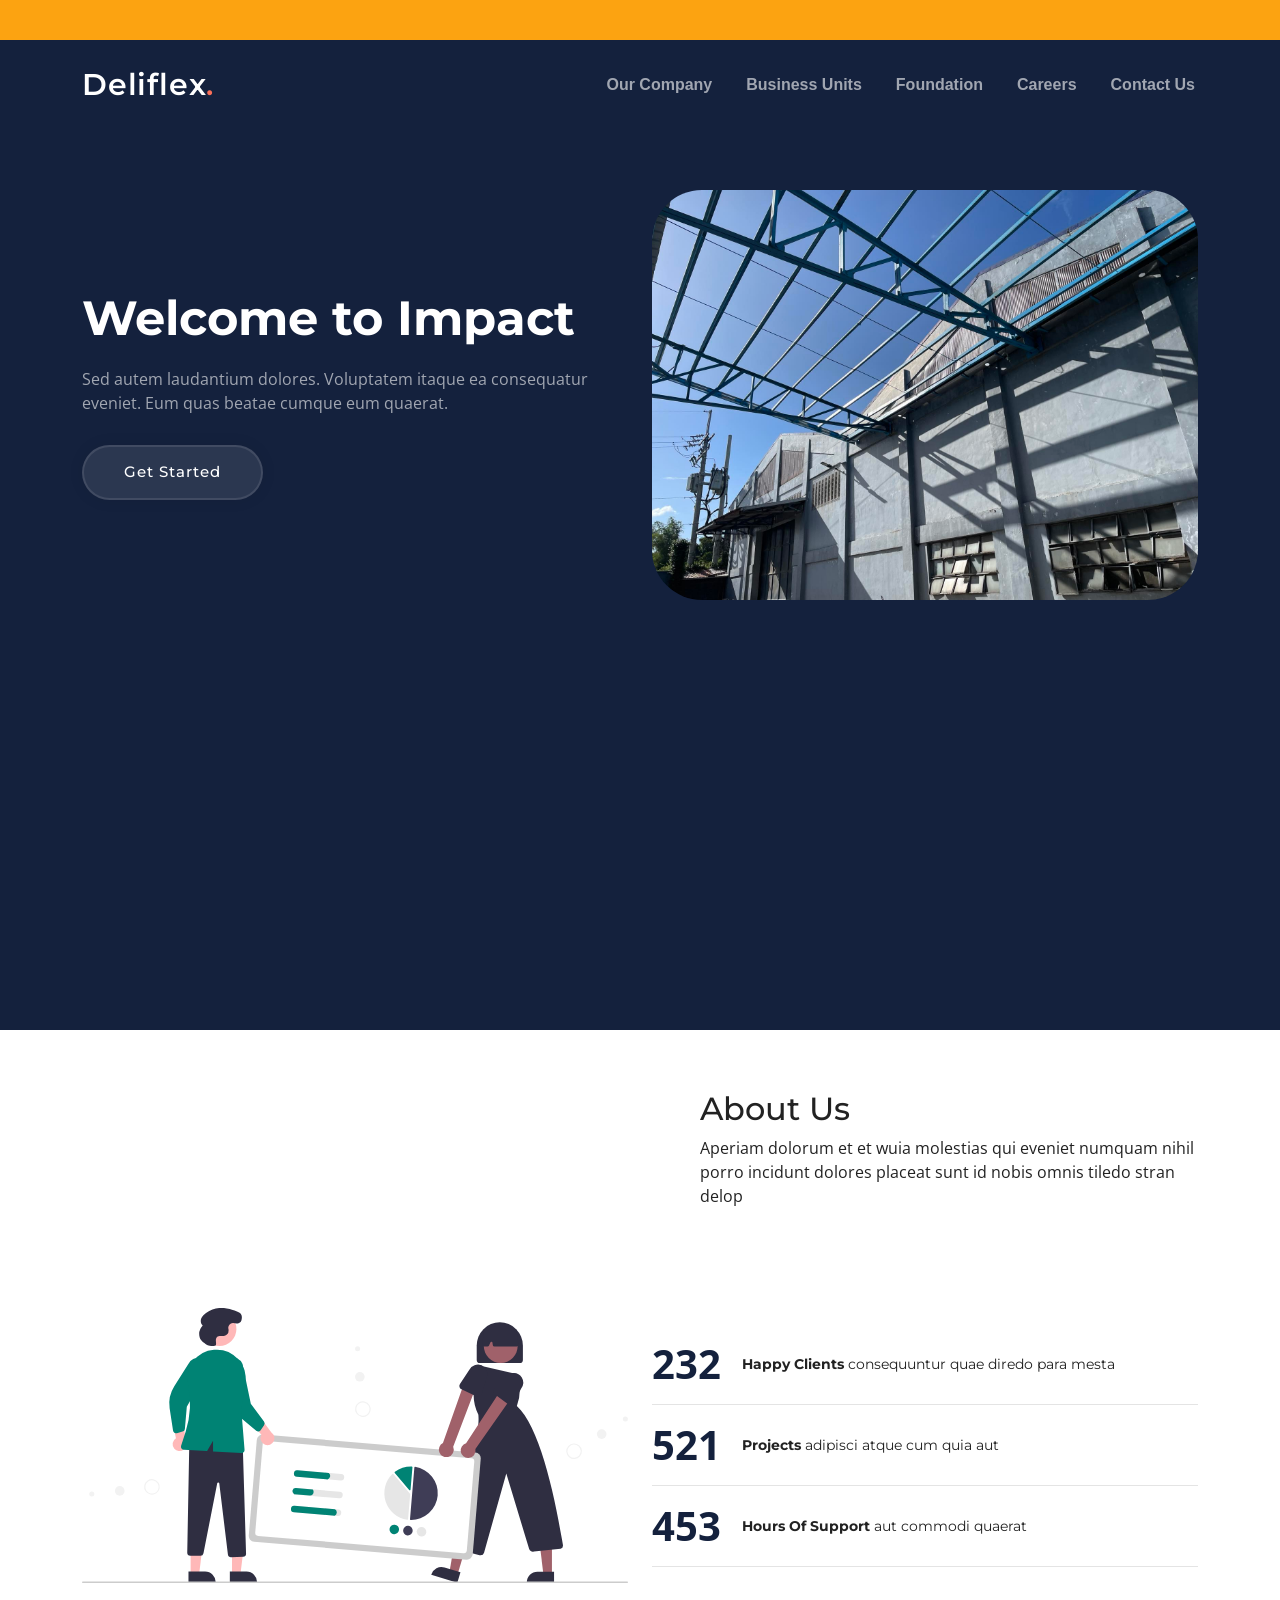
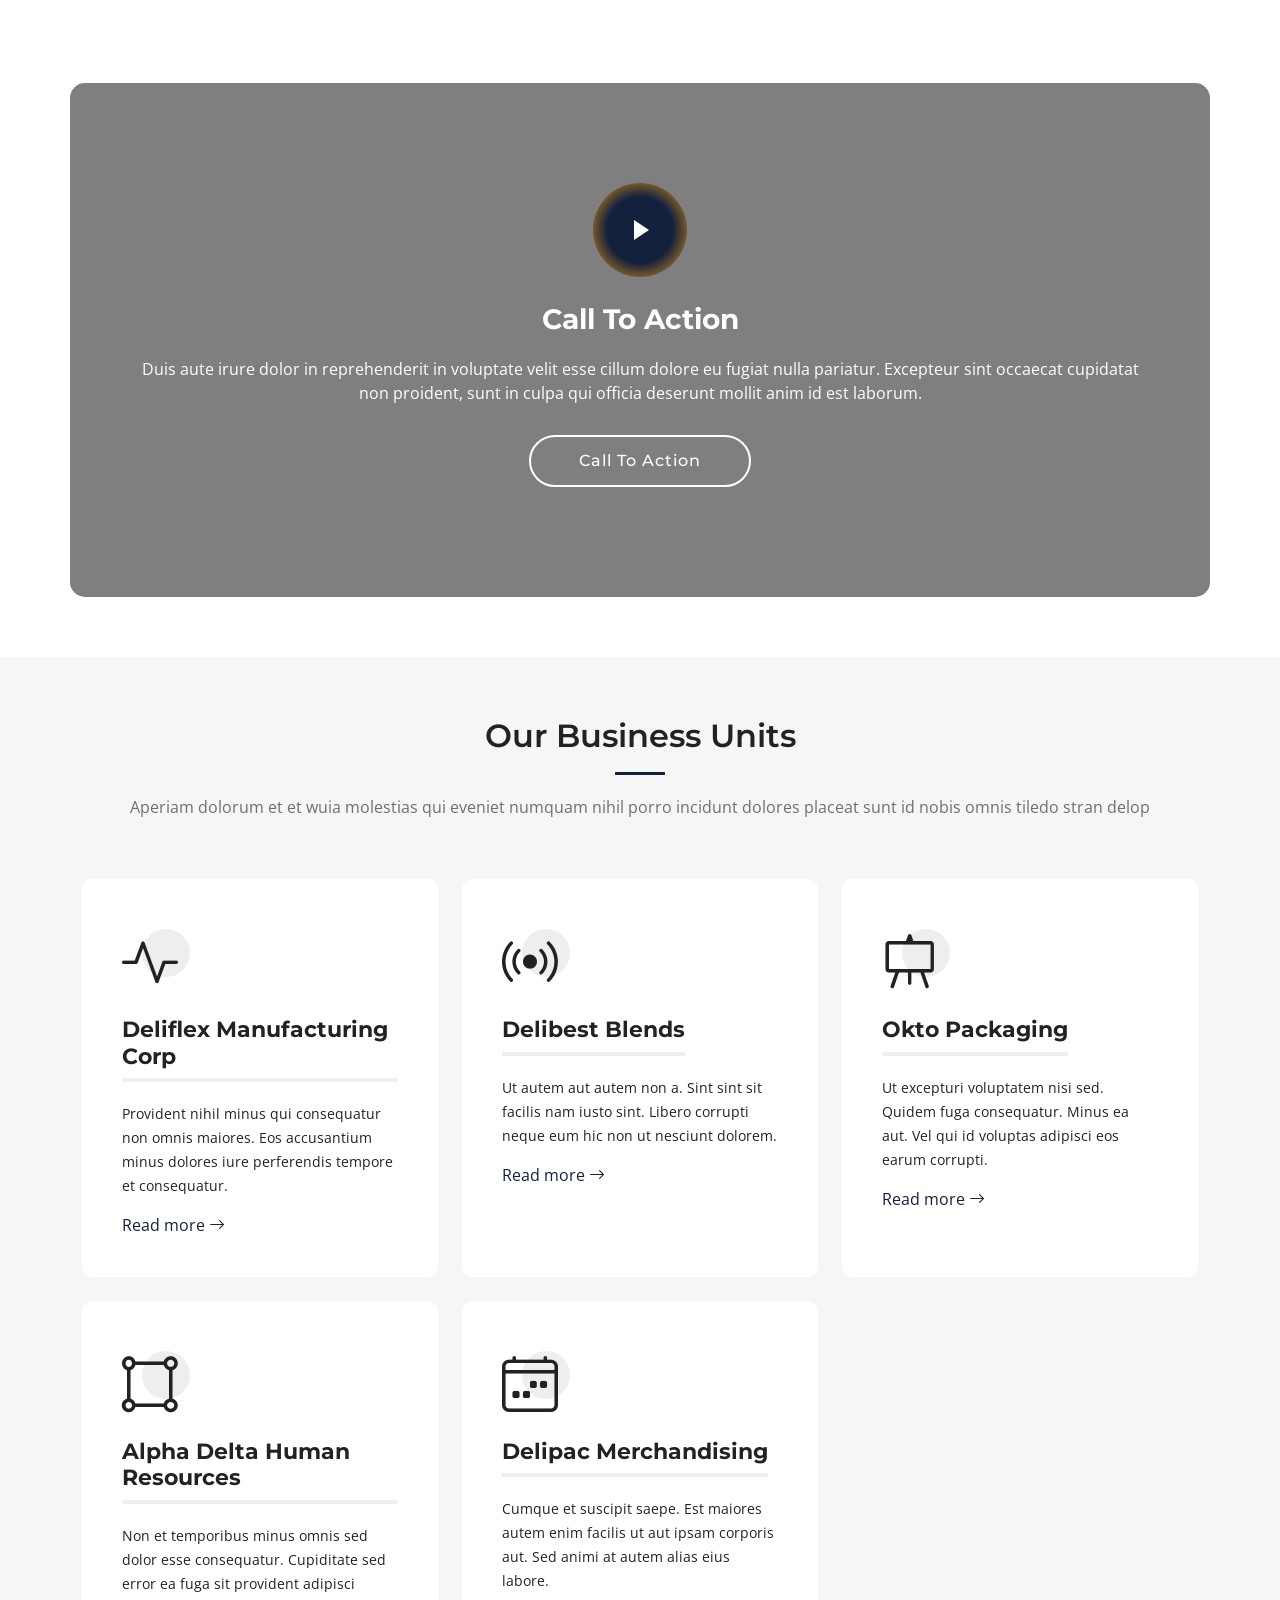
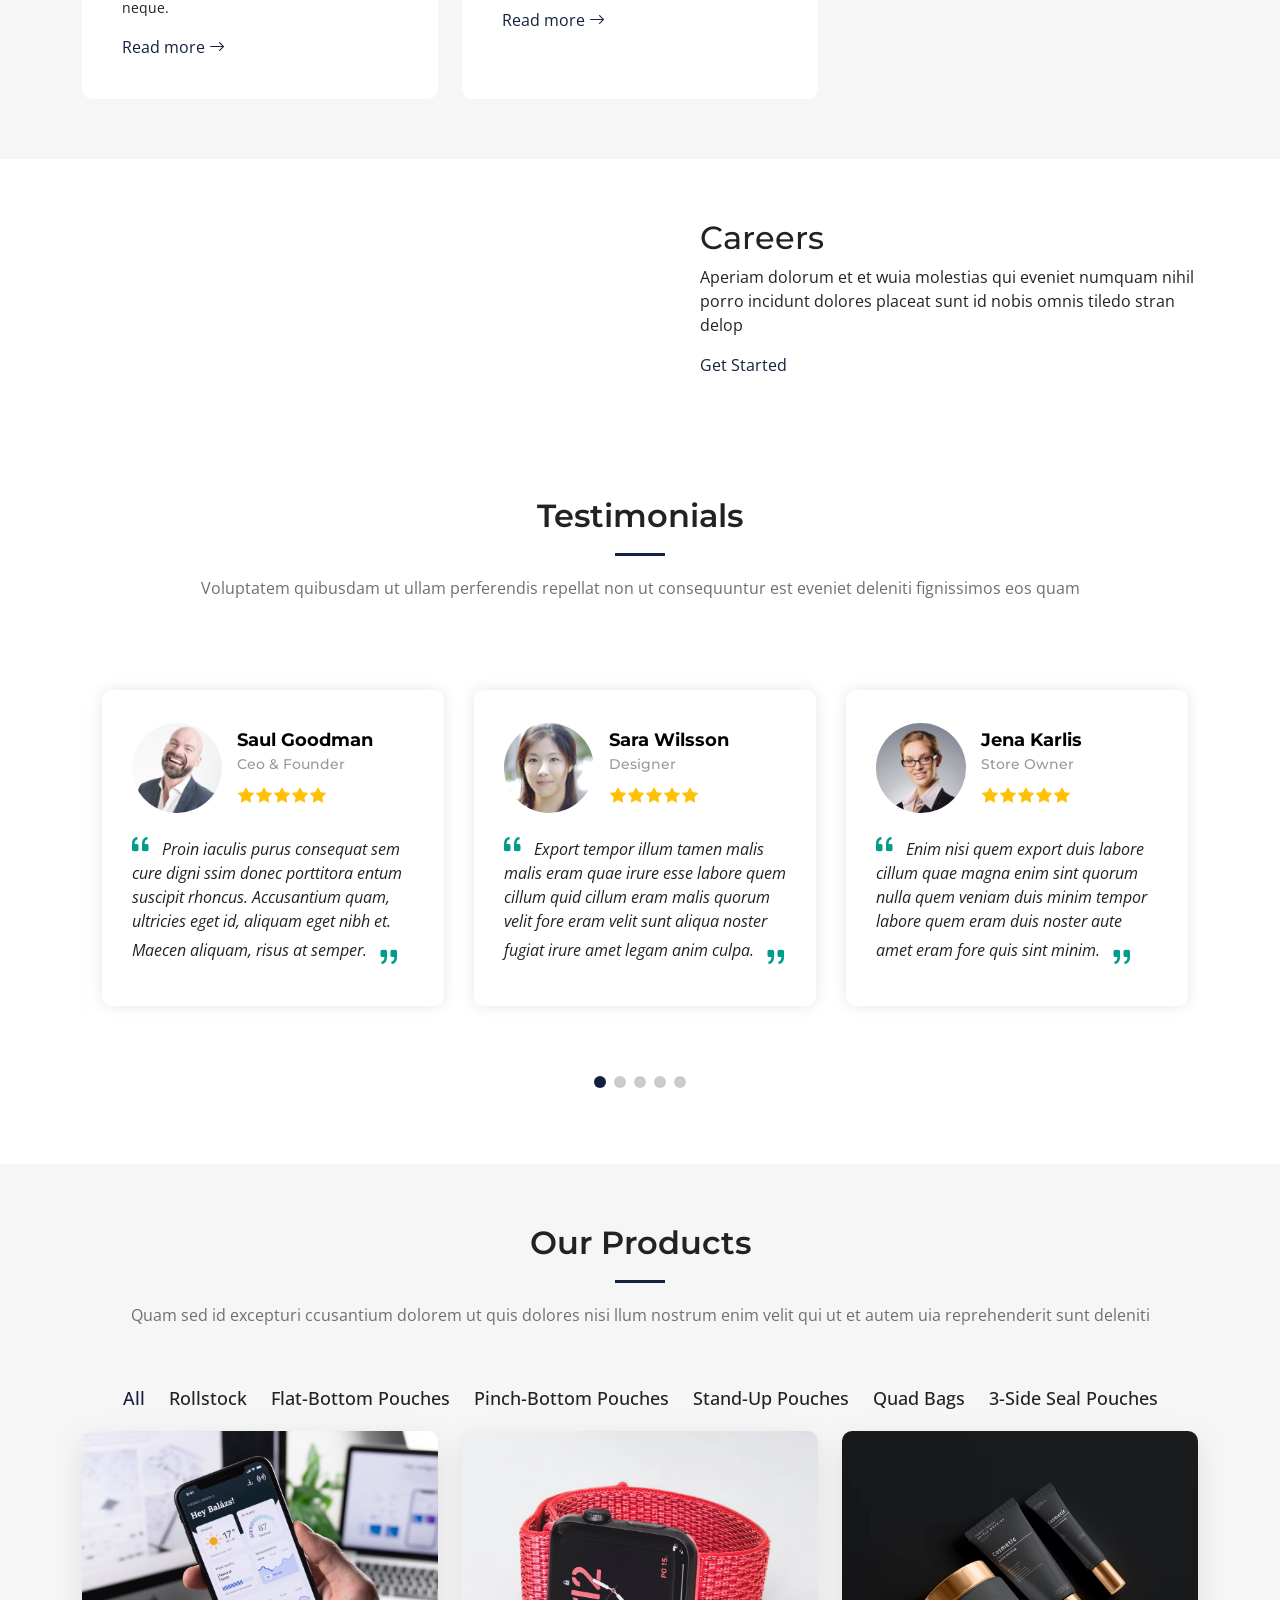
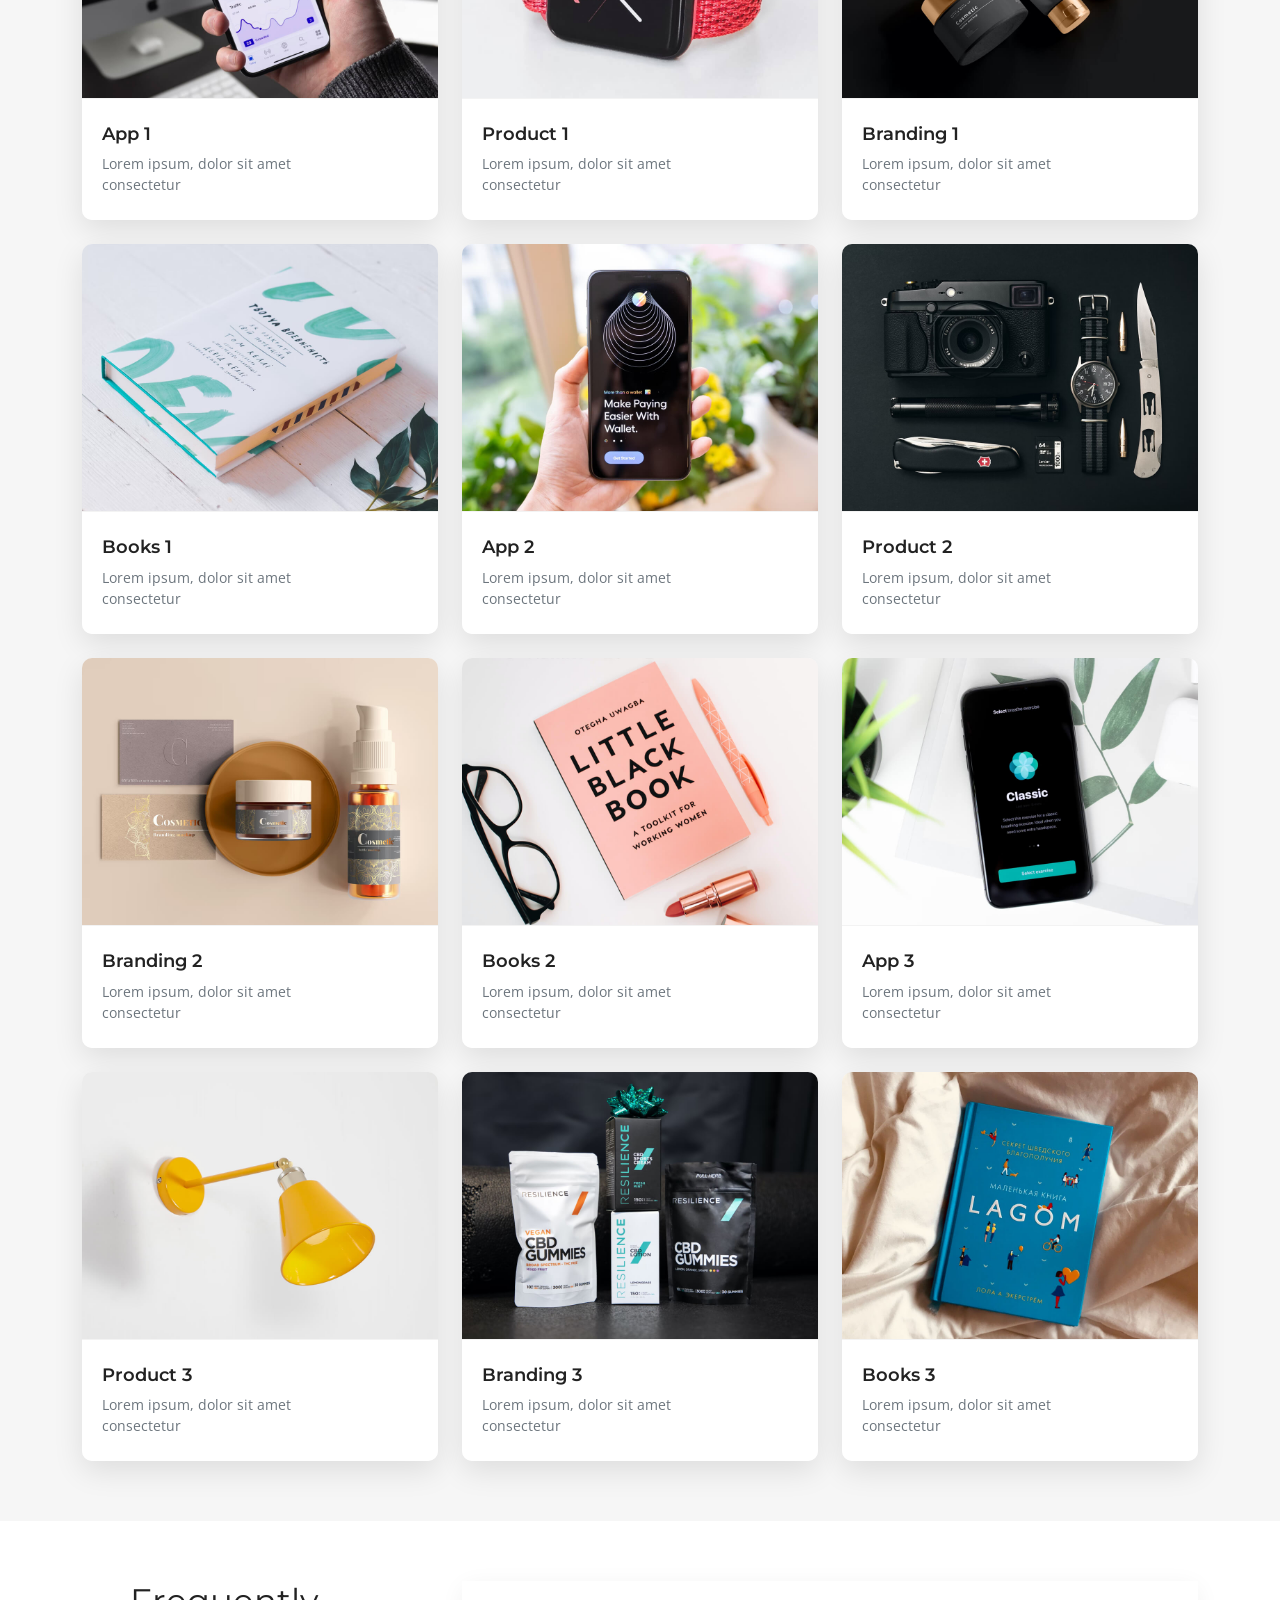
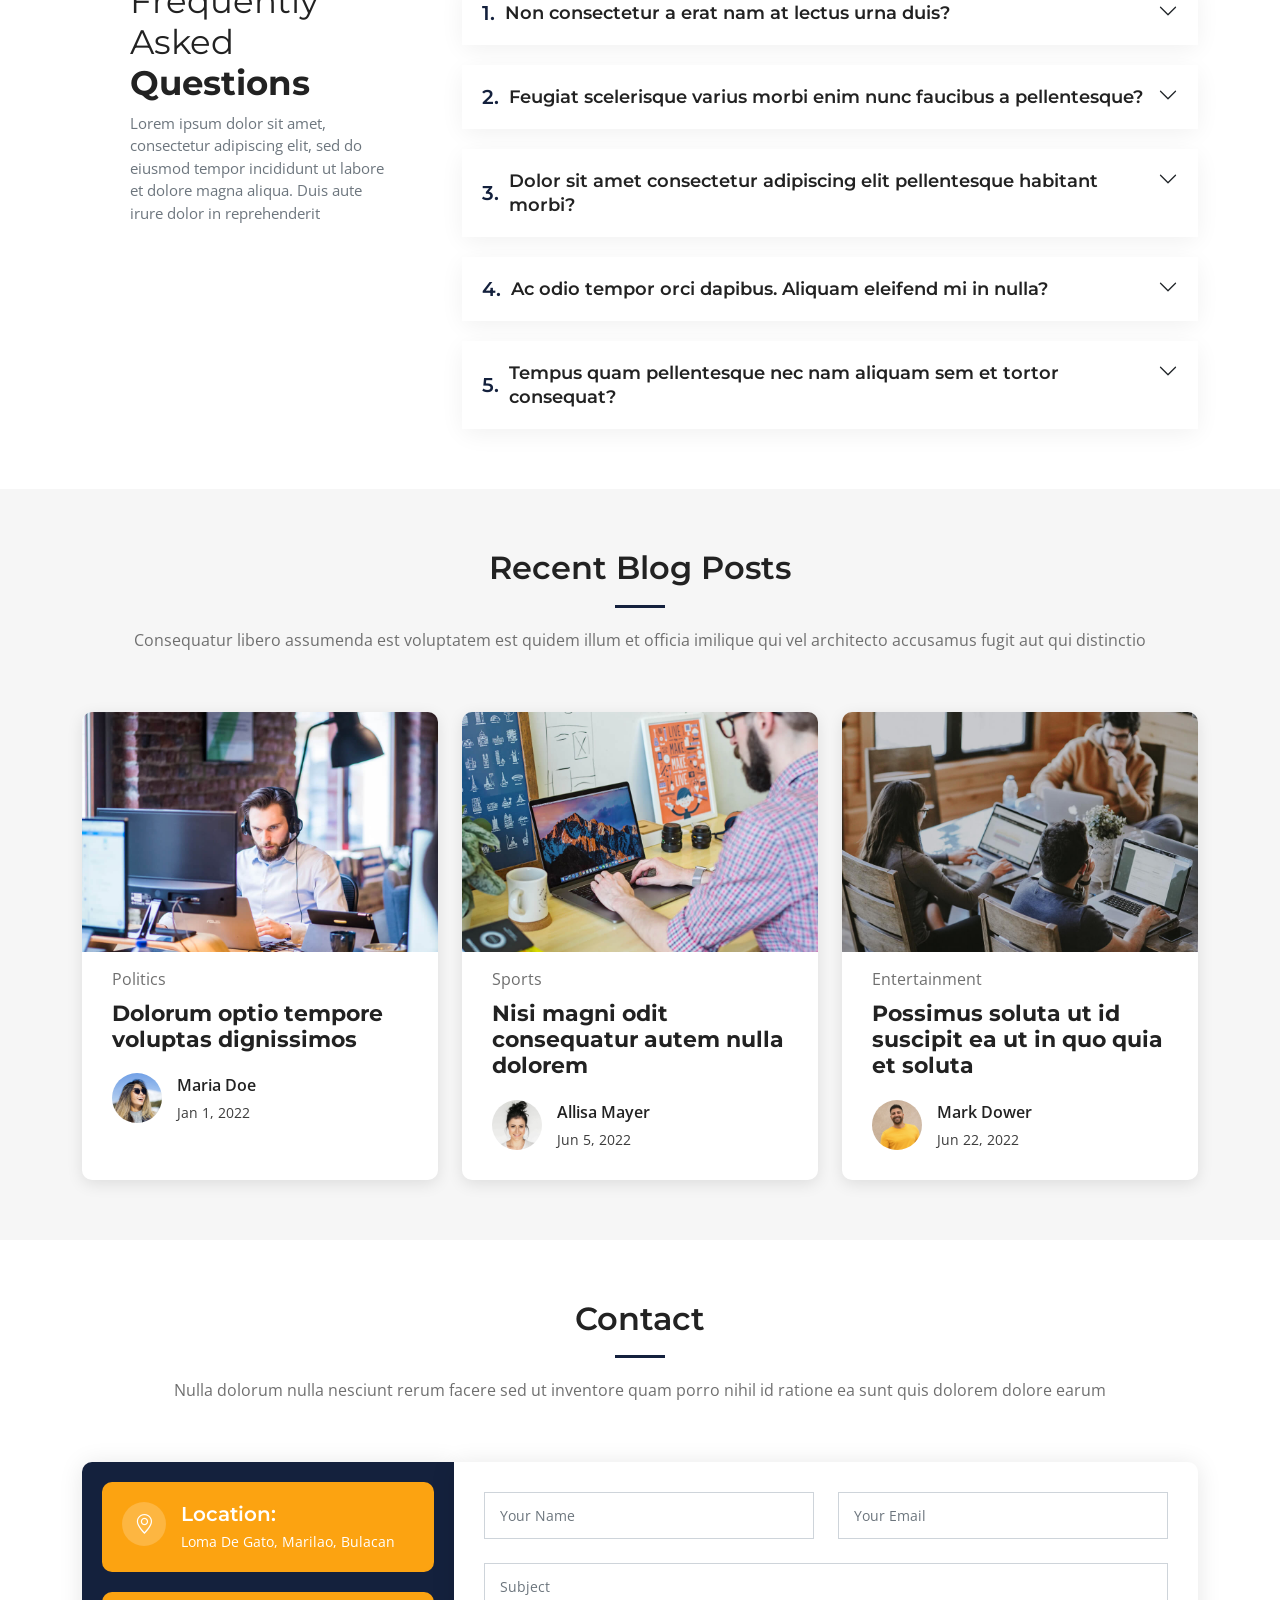
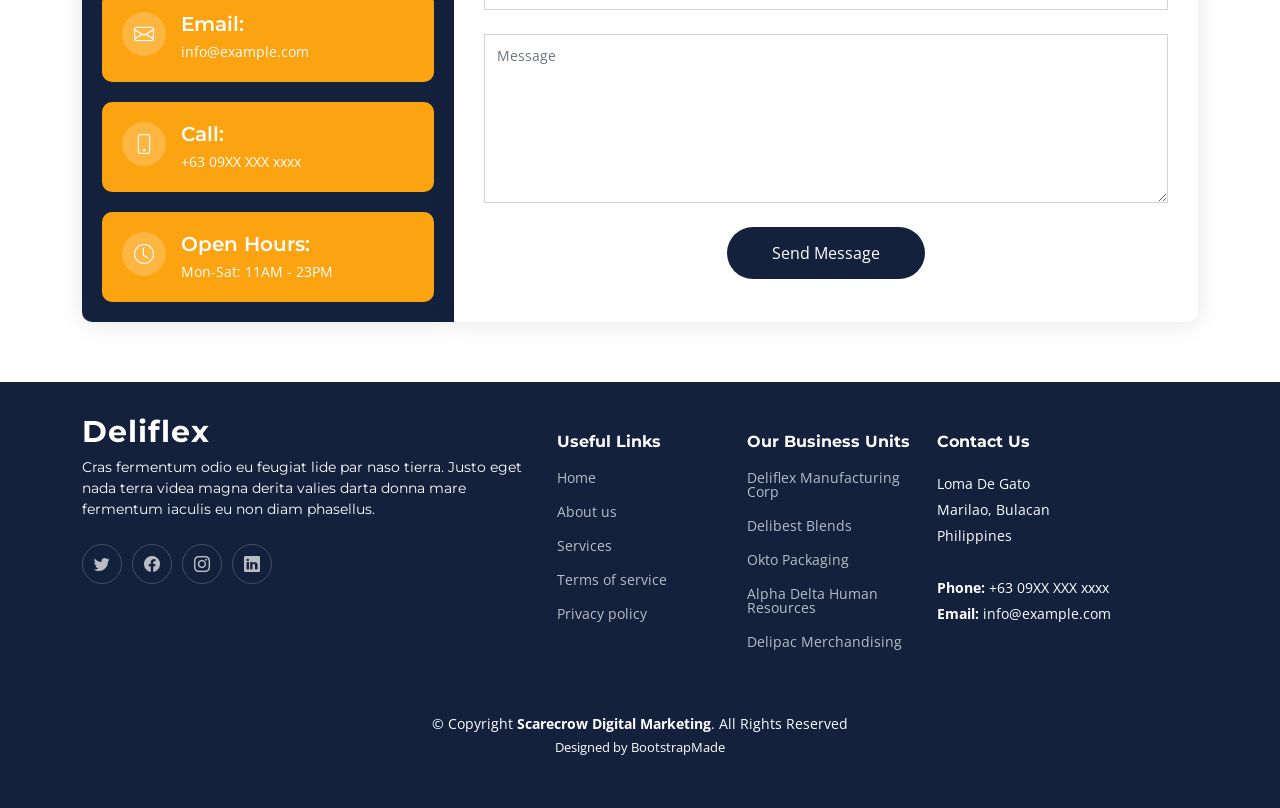
==== commit eab9e34c: "New title" ====
--- a/delibest/index.html
+++ b/delibest/index.html
@@ -5,7 +5,7 @@
   <meta charset="utf-8">
   <meta content="width=device-width, initial-scale=1.0" name="viewport">
 
-  <title>Impact Bootstrap Template - Index</title>
+  <title>Deliflex Demo</title>
   <meta content="" name="description">
   <meta content="" name="keywords">
 
@@ -362,24 +362,7 @@
 
               <h2>Careers</h2>
               <p>Aperiam dolorum et et wuia molestias qui eveniet numquam nihil porro incidunt dolores placeat sunt id nobis omnis tiledo stran delop</p>
-              <!-- <p class="fst-italic">
-                Lorem ipsum dolor sit amet, consectetur adipiscing elit, sed do eiusmod tempor incididunt ut labore et dolore
-                magna aliqua.
-              </p>
-              <ul>
-                <li><i class="bi bi-check-circle-fill"></i> Ullamco laboris nisi ut aliquip ex ea commodo consequat.</li>
-                <li><i class="bi bi-check-circle-fill"></i> Duis aute irure dolor in reprehenderit in voluptate velit.</li>
-                <li><i class="bi bi-check-circle-fill"></i> Ullamco laboris nisi ut aliquip ex ea commodo consequat. Duis aute irure dolor in reprehenderit in voluptate trideta storacalaperda mastiro dolore eu fugiat nulla pariatur.</li>
-              </ul>
-              <p>
-                Ullamco laboris nisi ut aliquip ex ea commodo consequat. Duis aute irure dolor in reprehenderit in voluptate
-                velit esse cillum dolore eu fugiat nulla pariatur. Excepteur sint occaecat cupidatat non proident
-              </p>
-
-              <div class="position-relative mt-4">
-                <img src="assets/img/about-2.jpg" class="img-fluid rounded-4" alt="">
-                <a href="https://www.youtube.com/watch?v=LXb3EKWsInQ" class="glightbox play-btn"></a>
-              </div> -->
+              <a href="#about" class="btn-get-started">Get Started</a>
             </div>
           </div>
         </div>
